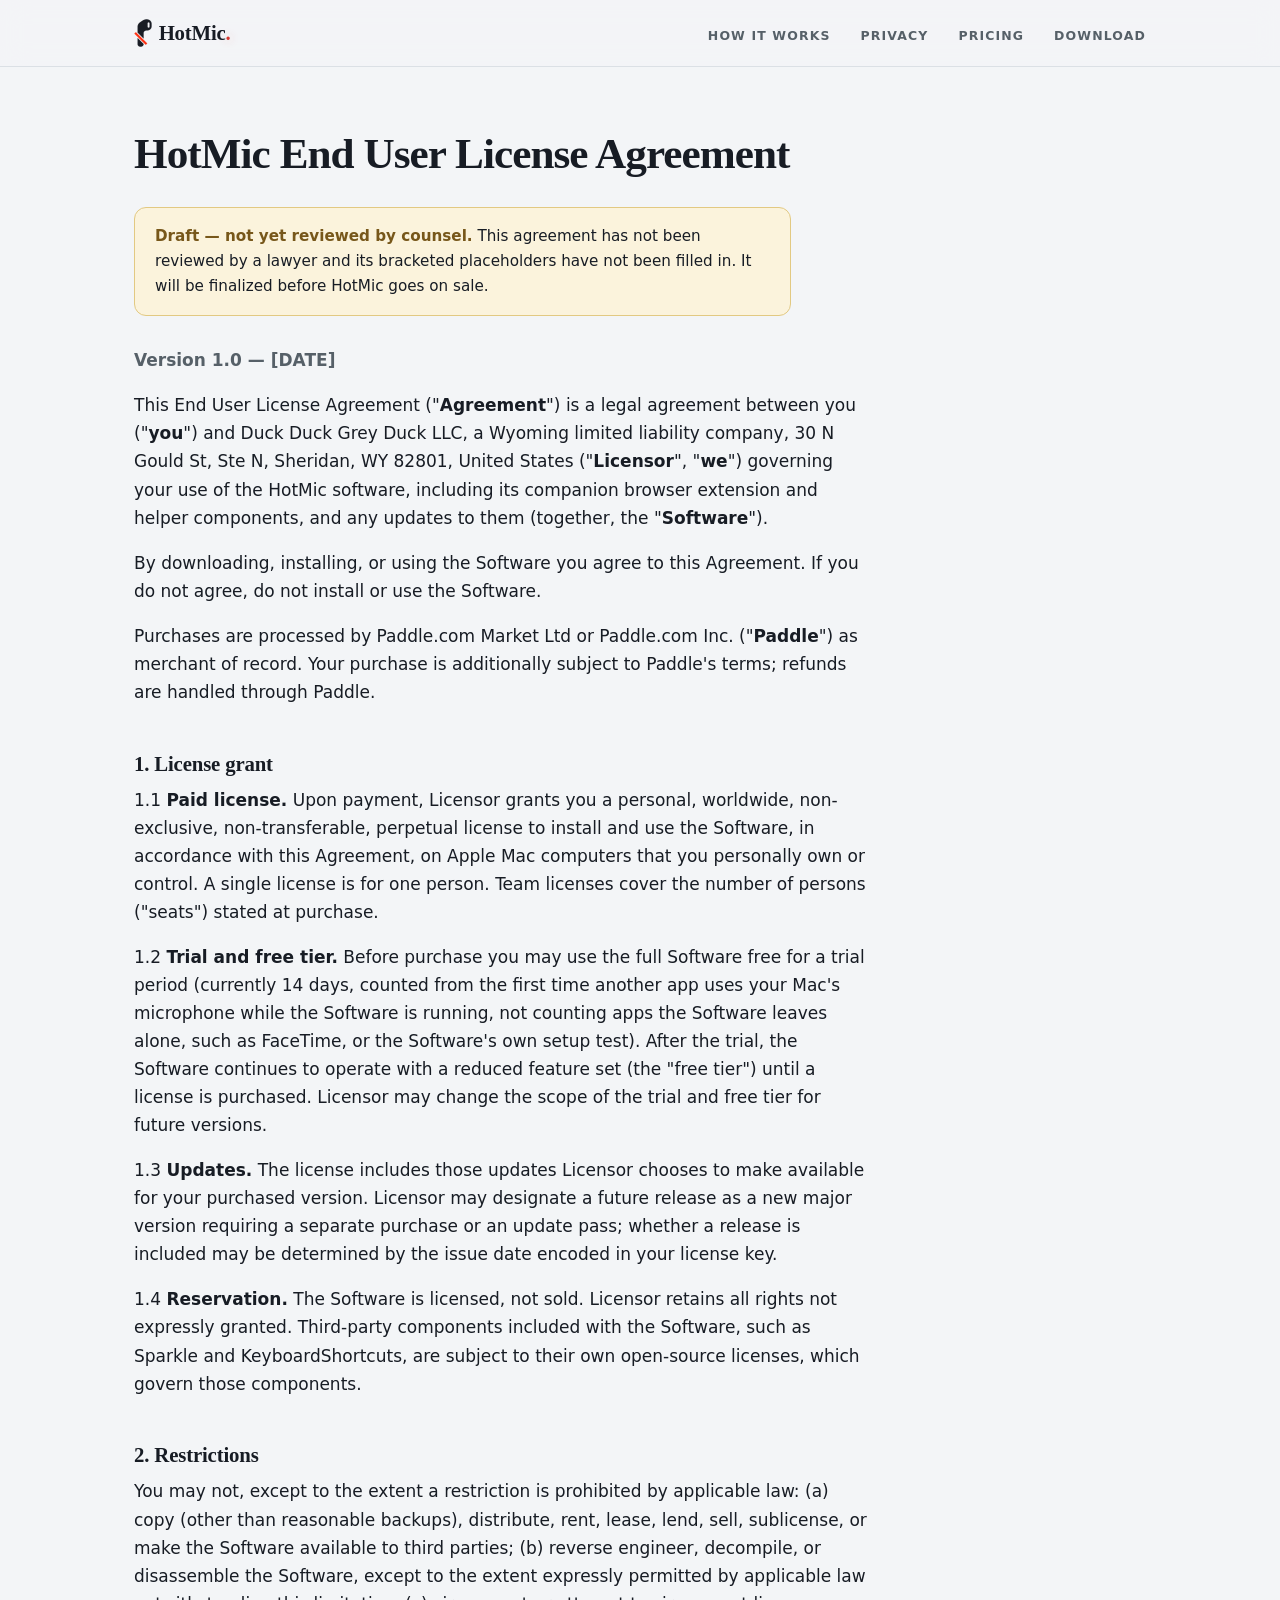
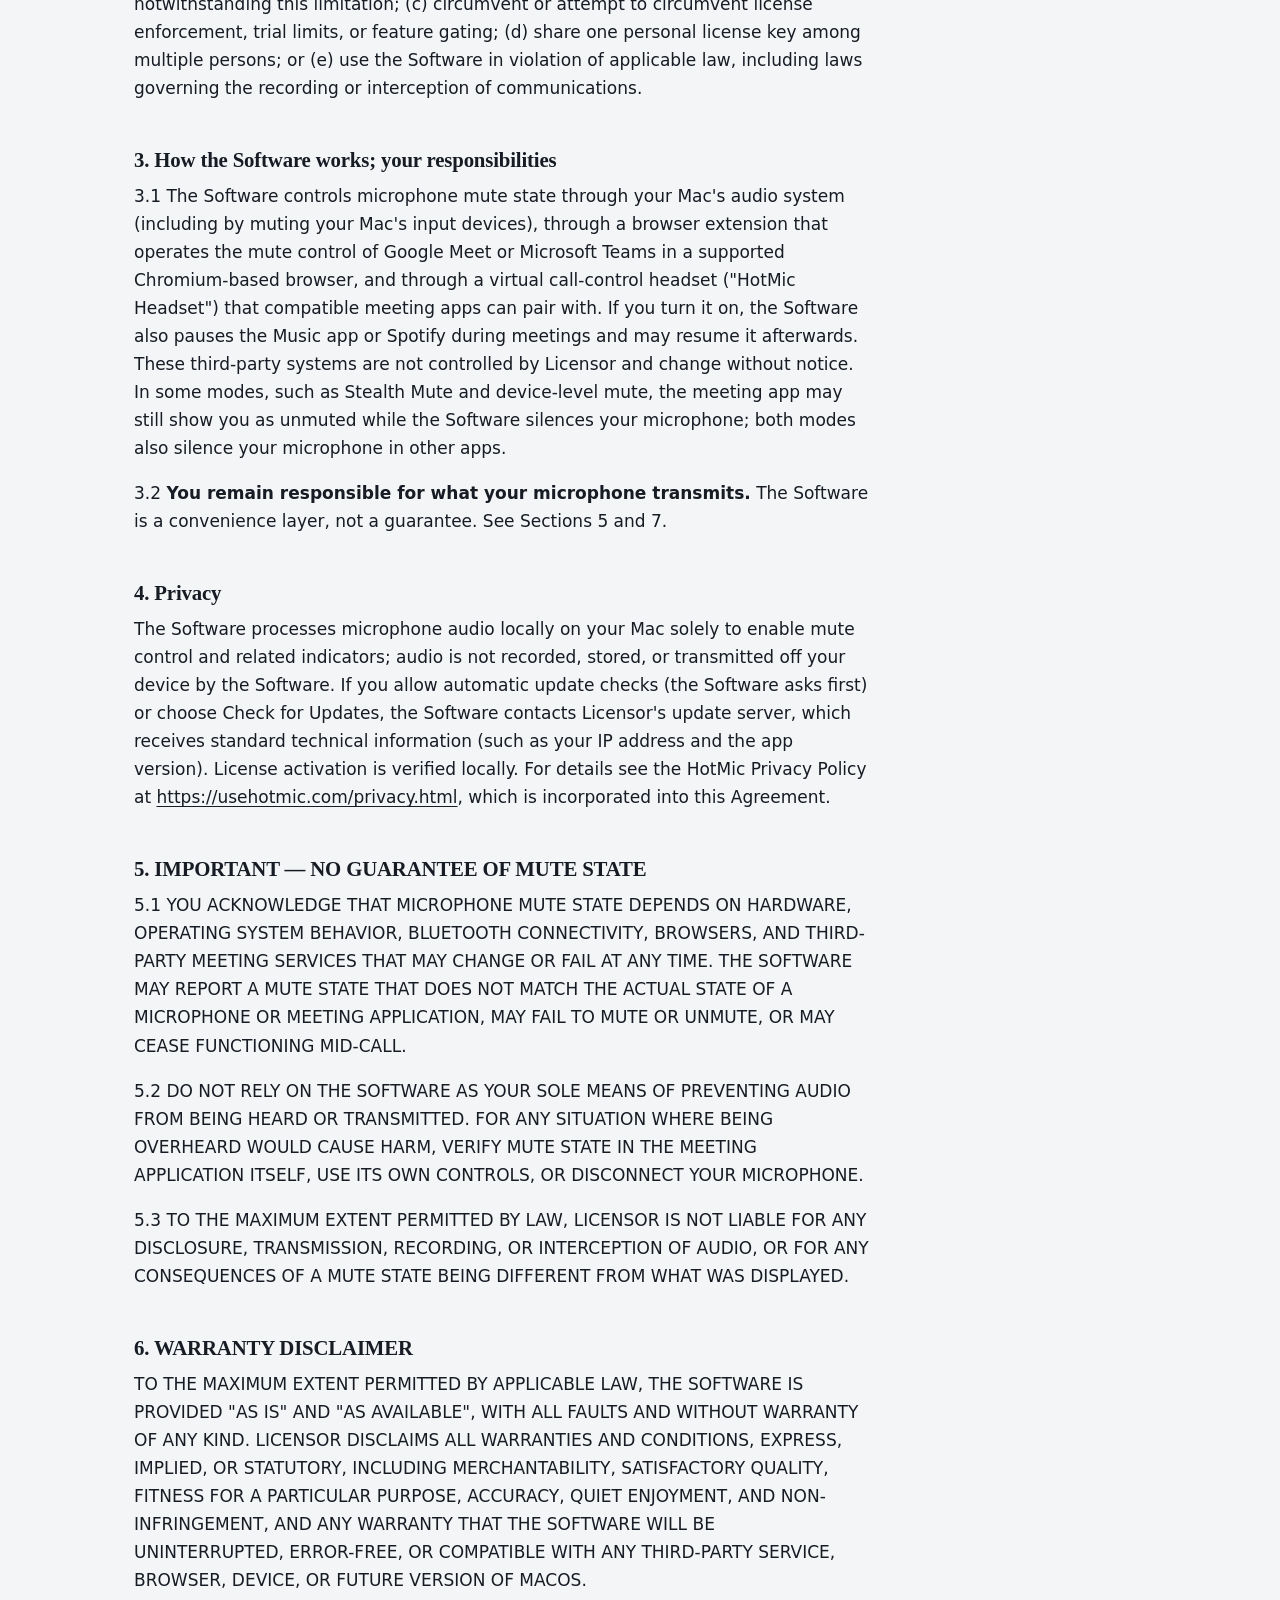
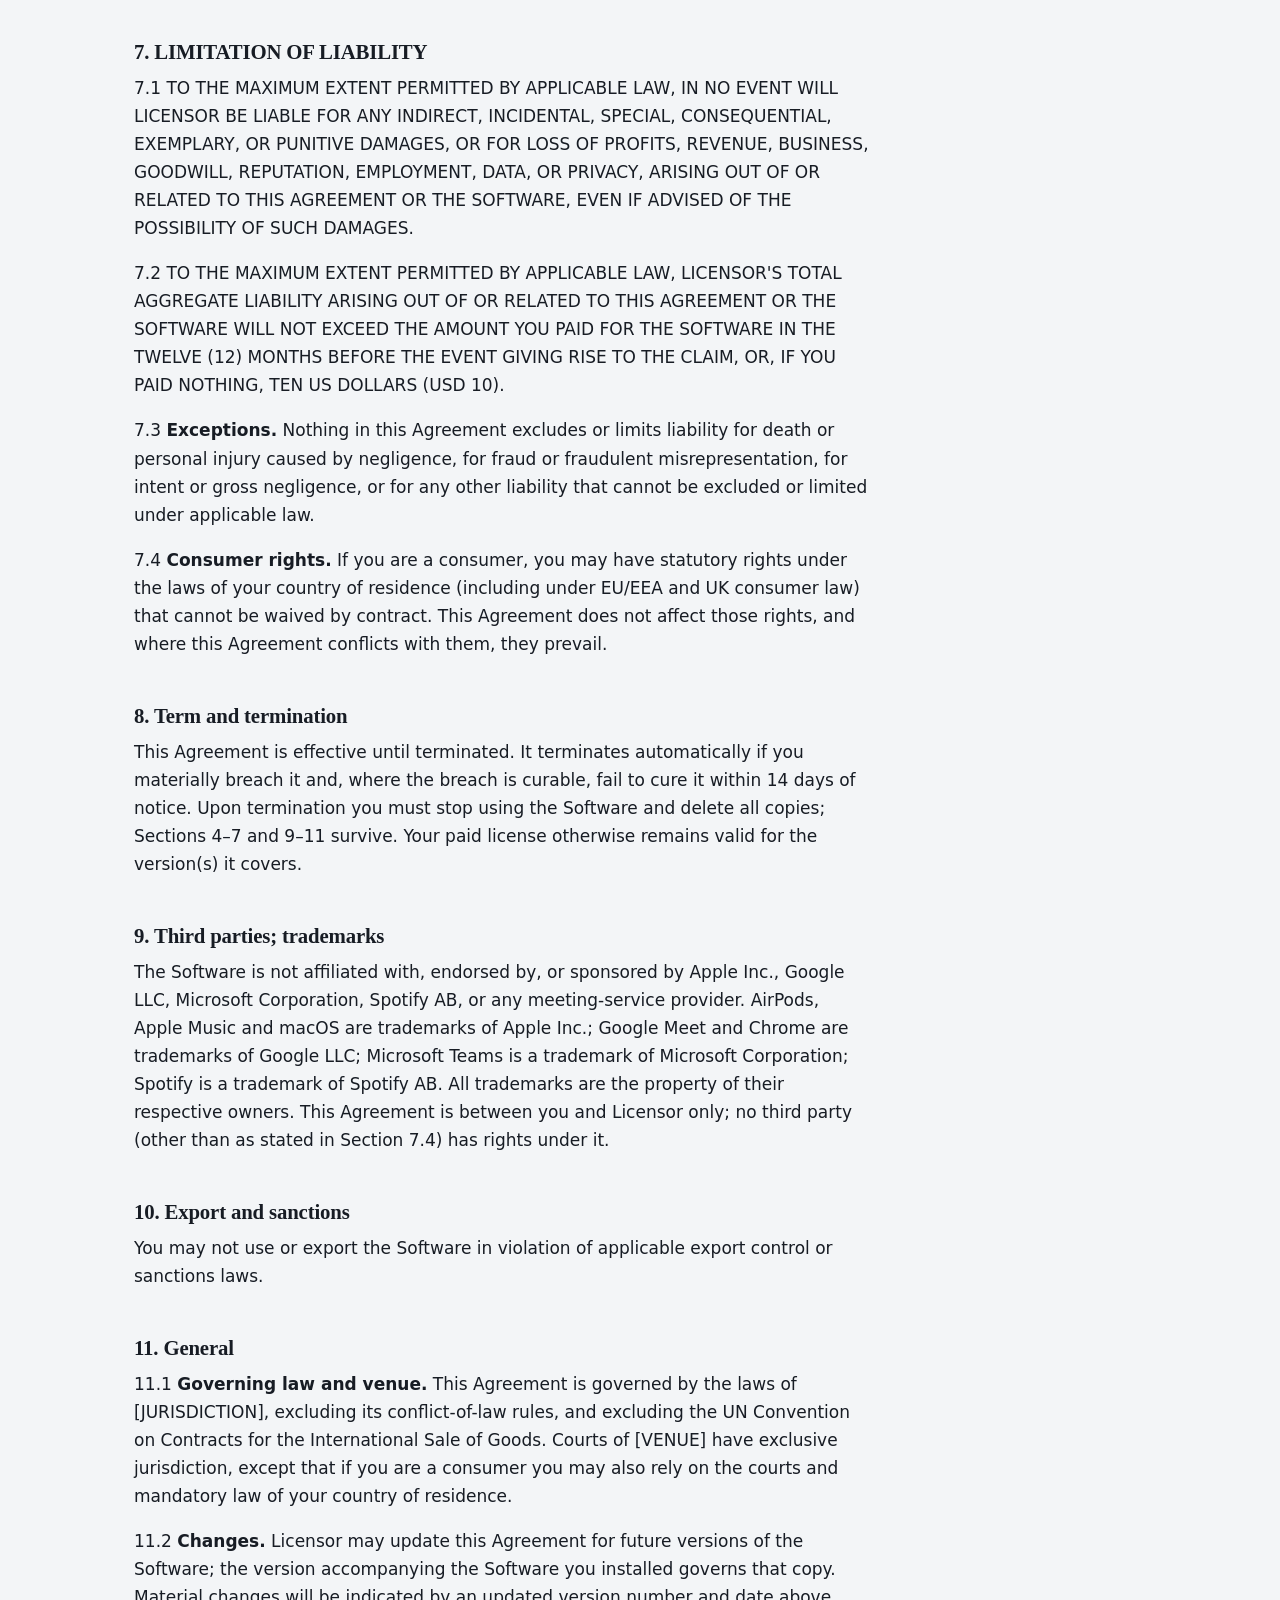
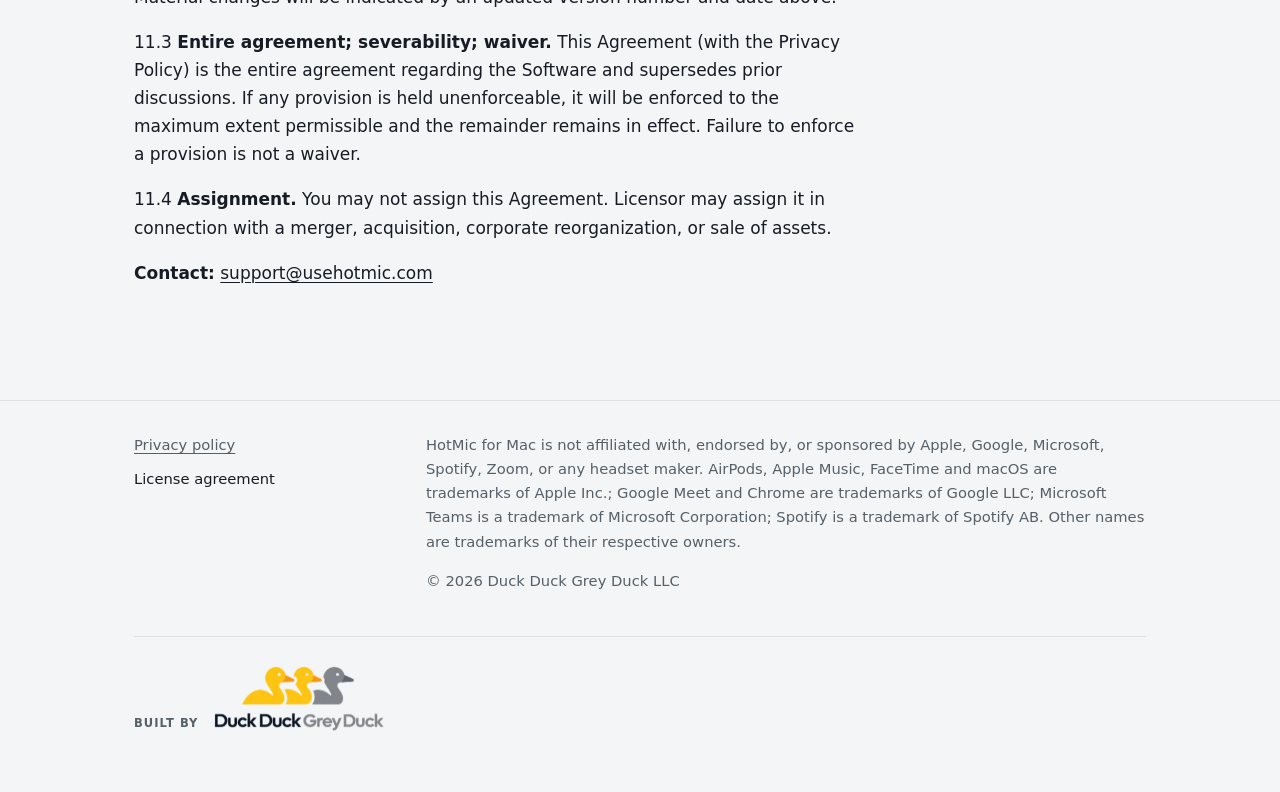
==== eula.html @ 7d0a3c6f "Brand round and accuracy pass Add the HotMic glyph to the header, favicons and link previews, and a " ====
<!DOCTYPE html>
<html lang="en">
<head>
<meta charset="utf-8">
<meta name="viewport" content="width=device-width, initial-scale=1">
<title>HotMic — End User License Agreement</title>
<meta name="description" content="The HotMic End User License Agreement (draft, pending legal review).">
<link rel="stylesheet" href="styles.css">
<link rel="icon" href="assets/favicon.ico" sizes="any">
<link rel="icon" type="image/png" sizes="32x32" href="assets/favicon-32.png">
<link rel="icon" type="image/png" sizes="16x16" href="assets/favicon-16.png">
<link rel="apple-touch-icon" href="assets/apple-touch-icon.png">
<meta name="theme-color" content="#f3f5f7">
<meta property="og:type" content="website">
<meta property="og:site_name" content="HotMic">
<meta property="og:title" content="HotMic — End User License Agreement">
<meta property="og:description" content="The HotMic End User License Agreement (draft, pending legal review).">
<meta property="og:url" content="https://usehotmic.com/eula.html">
<meta property="og:image" content="https://usehotmic.com/assets/og-image.png">
<meta property="og:image:width" content="1200">
<meta property="og:image:height" content="630">
<meta property="og:image:alt" content="The HotMic app icon and wordmark">
<meta name="twitter:card" content="summary_large_image">
<meta name="twitter:title" content="HotMic — End User License Agreement">
<meta name="twitter:description" content="The HotMic End User License Agreement (draft, pending legal review).">
<meta name="twitter:image" content="https://usehotmic.com/assets/og-image.png">
<meta name="twitter:image:alt" content="The HotMic app icon and wordmark">
</head>
<body>
<a class="skip" href="#main">Skip to content</a>

<header class="site-head">
  <div class="wrap">
    <a class="wordmark" href="index.html"><img class="glyph" src="assets/glyph-56.png" srcset="assets/glyph-56.png 2x, assets/glyph-84.png 3x" alt="" width="18" height="28">HotMic<span class="dot">.</span></a>
    <nav aria-label="Site">
      <a href="index.html#how">How it works</a>
      <a href="privacy.html">Privacy</a>
      <a href="index.html#pricing">Pricing</a>
      <a href="index.html#download">Download</a>
    </nav>
  </div>
</header>

<main id="main" class="legal">
  <div class="wrap">
    <div class="prose">
      <h1>HotMic End User License Agreement</h1>

      <div class="draft-banner" role="note">
        <strong>Draft — not yet reviewed by counsel.</strong>
        This agreement has not been reviewed by a lawyer and its bracketed
        placeholders have not been filled in. It will be finalized before
        HotMic goes on sale.
      </div>

      <p class="meta"><strong>Version 1.0 — [DATE]</strong></p>

      <p>This End User License Agreement ("<strong>Agreement</strong>") is a
      legal agreement between you ("<strong>you</strong>") and Duck Duck Grey Duck LLC, a Wyoming limited liability company, 30 N
      Gould St, Ste N, Sheridan, WY 82801, United States
      ("<strong>Licensor</strong>", "<strong>we</strong>") governing your use
      of the HotMic software, including its companion browser extension and
      helper components, and any updates to them (together, the
      "<strong>Software</strong>").</p>

      <p>By downloading, installing, or using the Software you agree to this
      Agreement. If you do not agree, do not install or use the Software.</p>

      <p>Purchases are processed by Paddle.com Market Ltd or Paddle.com Inc.
      ("<strong>Paddle</strong>") as merchant of record. Your purchase is
      additionally subject to Paddle's terms; refunds are handled through
      Paddle.</p>

      <h2>1. License grant</h2>

      <p>1.1 <strong>Paid license.</strong> Upon payment, Licensor grants you
      a personal, worldwide, non-exclusive, non-transferable, perpetual
      license to install and use the Software, in accordance with this
      Agreement, on Apple Mac computers that you personally own or control. A
      single license is for one person. Team licenses cover the number of
      persons ("seats") stated at purchase.</p>

      <p>1.2 <strong>Trial and free tier.</strong> Before purchase you may use
      the full Software free for a trial period (currently 14 days, counted
      from the first time another app uses your Mac's microphone while the
      Software is running, not counting apps the Software leaves alone, such
      as FaceTime, or the Software's own setup test). After the trial, the
      Software continues to operate with a reduced feature set (the "free
      tier") until a license is purchased. Licensor may change the scope
      of the trial and free tier for future versions.</p>

      <p>1.3 <strong>Updates.</strong> The license includes those updates
      Licensor chooses to make available for your purchased version. Licensor
      may designate a future release as a new major version requiring a
      separate purchase or an update pass; whether a release is included may
      be determined by the issue date encoded in your license key.</p>

      <p>1.4 <strong>Reservation.</strong> The Software is licensed, not sold.
      Licensor retains all rights not expressly granted. Third-party
      components included with the Software, such as Sparkle and
      KeyboardShortcuts, are subject to their own open-source licenses, which
      govern those components.</p>

      <h2>2. Restrictions</h2>

      <p>You may not, except to the extent a restriction is prohibited by
      applicable law: (a) copy (other than reasonable backups), distribute,
      rent, lease, lend, sell, sublicense, or make the Software available to
      third parties; (b) reverse engineer, decompile, or disassemble the
      Software, except to the extent expressly permitted by applicable law
      notwithstanding this limitation; (c) circumvent or attempt to circumvent
      license enforcement, trial limits, or feature gating; (d) share one
      personal license key among multiple persons; or (e) use the Software in
      violation of applicable law, including laws governing the recording or
      interception of communications.</p>

      <h2>3. How the Software works; your responsibilities</h2>

      <p>3.1 The Software controls microphone mute state through your Mac's
      audio system (including by muting your Mac's input devices), through a
      browser extension that operates the mute control of Google Meet or
      Microsoft Teams in a supported Chromium-based browser, and through
      a virtual call-control headset ("HotMic Headset") that compatible
      meeting apps can pair with. If you turn it on, the Software also pauses
      the Music app or Spotify during meetings and may resume it afterwards. These third-party
      systems are not controlled by Licensor and change without notice. In
      some modes, such as Stealth Mute and device-level mute, the meeting app
      may still show you as unmuted while the Software silences your
      microphone; both modes also silence your microphone in other apps.</p>

      <p>3.2 <strong>You remain responsible for what your microphone
      transmits.</strong> The Software is a convenience layer, not a
      guarantee. See Sections 5 and 7.</p>

      <h2>4. Privacy</h2>

      <p>The Software processes microphone audio locally on your Mac solely to
      enable mute control and related indicators; audio is not recorded,
      stored, or transmitted off your device by the Software. If you allow
      automatic update checks (the Software asks first) or choose Check for
      Updates, the Software contacts Licensor's update server, which receives
      standard technical information (such as your IP address and the app
      version). License activation is verified locally. For
      details see the HotMic Privacy Policy at
      <a href="privacy.html">https://usehotmic.com/privacy.html</a>, which is incorporated
      into this Agreement.</p>

      <h2>5. IMPORTANT — NO GUARANTEE OF MUTE STATE</h2>

      <p>5.1 YOU ACKNOWLEDGE THAT MICROPHONE MUTE STATE DEPENDS ON HARDWARE,
      OPERATING SYSTEM BEHAVIOR, BLUETOOTH CONNECTIVITY, BROWSERS, AND
      THIRD-PARTY MEETING SERVICES THAT MAY CHANGE OR FAIL AT ANY TIME. THE
      SOFTWARE MAY REPORT A MUTE STATE THAT DOES NOT MATCH THE ACTUAL STATE OF
      A MICROPHONE OR MEETING APPLICATION, MAY FAIL TO MUTE OR UNMUTE, OR MAY
      CEASE FUNCTIONING MID-CALL.</p>

      <p>5.2 DO NOT RELY ON THE SOFTWARE AS YOUR SOLE MEANS OF PREVENTING
      AUDIO FROM BEING HEARD OR TRANSMITTED. FOR ANY SITUATION WHERE BEING
      OVERHEARD WOULD CAUSE HARM, VERIFY MUTE STATE IN THE MEETING APPLICATION
      ITSELF, USE ITS OWN CONTROLS, OR DISCONNECT YOUR MICROPHONE.</p>

      <p>5.3 TO THE MAXIMUM EXTENT PERMITTED BY LAW, LICENSOR IS NOT LIABLE
      FOR ANY DISCLOSURE, TRANSMISSION, RECORDING, OR INTERCEPTION OF AUDIO,
      OR FOR ANY CONSEQUENCES OF A MUTE STATE BEING DIFFERENT FROM WHAT WAS
      DISPLAYED.</p>

      <h2>6. WARRANTY DISCLAIMER</h2>

      <p>TO THE MAXIMUM EXTENT PERMITTED BY APPLICABLE LAW, THE SOFTWARE IS
      PROVIDED "AS IS" AND "AS AVAILABLE", WITH ALL FAULTS AND WITHOUT
      WARRANTY OF ANY KIND. LICENSOR DISCLAIMS ALL WARRANTIES AND CONDITIONS,
      EXPRESS, IMPLIED, OR STATUTORY, INCLUDING MERCHANTABILITY, SATISFACTORY
      QUALITY, FITNESS FOR A PARTICULAR PURPOSE, ACCURACY, QUIET ENJOYMENT,
      AND NON-INFRINGEMENT, AND ANY WARRANTY THAT THE SOFTWARE WILL BE
      UNINTERRUPTED, ERROR-FREE, OR COMPATIBLE WITH ANY THIRD-PARTY SERVICE,
      BROWSER, DEVICE, OR FUTURE VERSION OF MACOS.</p>

      <h2>7. LIMITATION OF LIABILITY</h2>

      <p>7.1 TO THE MAXIMUM EXTENT PERMITTED BY APPLICABLE LAW, IN NO EVENT
      WILL LICENSOR BE LIABLE FOR ANY INDIRECT, INCIDENTAL, SPECIAL,
      CONSEQUENTIAL, EXEMPLARY, OR PUNITIVE DAMAGES, OR FOR LOSS OF PROFITS,
      REVENUE, BUSINESS, GOODWILL, REPUTATION, EMPLOYMENT, DATA, OR PRIVACY,
      ARISING OUT OF OR RELATED TO THIS AGREEMENT OR THE SOFTWARE, EVEN IF
      ADVISED OF THE POSSIBILITY OF SUCH DAMAGES.</p>

      <p>7.2 TO THE MAXIMUM EXTENT PERMITTED BY APPLICABLE LAW, LICENSOR'S
      TOTAL AGGREGATE LIABILITY ARISING OUT OF OR RELATED TO THIS AGREEMENT OR
      THE SOFTWARE WILL NOT EXCEED THE AMOUNT YOU PAID FOR THE SOFTWARE IN THE
      TWELVE (12) MONTHS BEFORE THE EVENT GIVING RISE TO THE CLAIM, OR, IF YOU
      PAID NOTHING, TEN US DOLLARS (USD 10).</p>

      <p>7.3 <strong>Exceptions.</strong> Nothing in this Agreement excludes
      or limits liability for death or personal injury caused by negligence,
      for fraud or fraudulent misrepresentation, for intent or gross
      negligence, or for any other liability that cannot be excluded or
      limited under applicable law.</p>

      <p>7.4 <strong>Consumer rights.</strong> If you are a consumer, you may
      have statutory rights under the laws of your country of residence
      (including under EU/EEA and UK consumer law) that cannot be waived by
      contract. This Agreement does not affect those rights, and where this
      Agreement conflicts with them, they prevail.</p>

      <h2>8. Term and termination</h2>

      <p>This Agreement is effective until terminated. It terminates
      automatically if you materially breach it and, where the breach is
      curable, fail to cure it within 14 days of notice. Upon termination you
      must stop using the Software and delete all copies; Sections 4–7 and
      9–11 survive. Your paid license otherwise remains valid for the
      version(s) it covers.</p>

      <h2>9. Third parties; trademarks</h2>

      <p>The Software is not affiliated with, endorsed by, or sponsored by
      Apple Inc., Google LLC, Microsoft Corporation, Spotify AB, or any
      meeting-service provider. AirPods, Apple Music and macOS are trademarks
      of Apple Inc.; Google Meet and Chrome are trademarks of Google LLC;
      Microsoft Teams is a trademark of Microsoft Corporation; Spotify is a
      trademark of Spotify AB. All trademarks are the property of their
      respective owners.
      This Agreement is between you and Licensor only; no third party (other
      than as stated in Section 7.4) has rights under it.</p>

      <h2>10. Export and sanctions</h2>

      <p>You may not use or export the Software in violation of applicable
      export control or sanctions laws.</p>

      <h2>11. General</h2>

      <p>11.1 <strong>Governing law and venue.</strong> This Agreement is
      governed by the laws of [JURISDICTION], excluding its conflict-of-law
      rules, and excluding the UN Convention on Contracts for the
      International Sale of Goods. Courts of [VENUE] have exclusive
      jurisdiction, except that if you are a consumer you may also rely on the
      courts and mandatory law of your country of residence.</p>

      <p>11.2 <strong>Changes.</strong> Licensor may update this Agreement for
      future versions of the Software; the version accompanying the Software
      you installed governs that copy. Material changes will be indicated by
      an updated version number and date above.</p>

      <p>11.3 <strong>Entire agreement; severability; waiver.</strong> This
      Agreement (with the Privacy Policy) is the entire agreement regarding
      the Software and supersedes prior discussions. If any provision is held
      unenforceable, it will be enforced to the maximum extent permissible and
      the remainder remains in effect. Failure to enforce a provision is not a
      waiver.</p>

      <p>11.4 <strong>Assignment.</strong> You may not assign this Agreement.
      Licensor may assign it in connection with a merger, acquisition,
      corporate reorganization, or sale of assets.</p>

      <p><strong>Contact:</strong> <a href="mailto:support@usehotmic.com">support@usehotmic.com</a></p>
    </div>
  </div>
</main>

<footer class="site-foot">
  <div class="wrap">
    <nav aria-label="Legal">
      <a href="privacy.html">Privacy policy</a>
      <a href="eula.html" aria-current="page">License agreement</a>
    </nav>
    <p>HotMic for Mac is not affiliated with, endorsed by, or sponsored by Apple, Google, Microsoft, Spotify, Zoom, or any headset maker. AirPods, Apple Music, FaceTime and macOS are trademarks of Apple Inc.; Google Meet and Chrome are trademarks of Google LLC; Microsoft Teams is a trademark of Microsoft Corporation; Spotify is a trademark of Spotify AB. Other names are trademarks of their respective owners.</p>
    <p>&copy; 2026 Duck Duck Grey Duck LLC</p>
    <p class="maker">
      <span class="maker-label">Built by</span>
      <picture>
        <source type="image/webp" srcset="assets/ddgd-logo-360.webp 2x, assets/ddgd-logo-540.webp 3x">
        <img src="assets/ddgd-logo-360.png" srcset="assets/ddgd-logo-360.png 2x, assets/ddgd-logo-540.png 3x" alt="Duck Duck Grey Duck LLC" width="360" height="151" loading="lazy" decoding="async">
      </picture>
    </p>
  </div>
</footer>

</body>
</html>
---- styles.css ----
/* HotMic site — "Two switches, one truth."
   Self-contained: system fonts only, zero JS, zero external origins. */

:root {
  --paper: #f3f5f7;
  --ink: #171c24;
  --soft: #566068;
  --line: #dbe0e5;
  --card: #ffffff;

  --night: #101318;        /* demo band: inside-the-call surface */
  --night-2: #14181f;      /* privacy band */
  --meet: #202124;         /* Google Meet dark tile */
  --fog: #a6adb8;          /* text on dark */

  --live: #0e8f52;         /* live state on light */
  --live-bright: #3dcc85;  /* live state on dark */
  --red: #d6362d;          /* muted state on light */
  --red-deep: #a8281f;
  --red-bright: #f0564c;   /* muted state on dark */

  /* concrete faces first: ui-serif / "New York" activation flaked in cold-start
     headless renders, so lead with always-resident serifs */
  --serif: "Iowan Old Style", Palatino, "Palatino Linotype", Georgia, "New York", ui-serif, "Times New Roman", serif;
  --sans: system-ui, -apple-system, "SF Pro Text", "Helvetica Neue", Arial, sans-serif;

  --cycle: 8s;             /* one full demo loop */
  color-scheme: light;
}

* { box-sizing: border-box; }

html { scroll-behavior: smooth; background: var(--paper); }
@media (prefers-reduced-motion: reduce) {
  html { scroll-behavior: auto; }
}

body {
  margin: 0;
  background: var(--paper);
  color: var(--ink);
  font: 17px/1.65 var(--sans);
  -webkit-font-smoothing: antialiased;
  text-rendering: optimizeLegibility;
}

a { color: inherit; }
a:hover { color: var(--red-deep); }

:focus-visible {
  outline: 3px solid var(--ink);
  outline-offset: 3px;
  border-radius: 3px;
}
.demo-band :focus-visible,
.trust-band :focus-visible {
  outline-color: #ffffff;
}

::selection { background: #cfe9dc; }

.wrap {
  max-width: 1060px;
  margin: 0 auto;
  padding: 0 24px;
}

.prose { max-width: 62ch; }

h1, h2 {
  font-family: var(--serif);
  font-weight: 600;
  margin: 0 0 0.5em;
}

h1 {
  font-size: clamp(2.25rem, 5.4vw, 3.8rem);
  line-height: 1.06;
  letter-spacing: -0.022em;
  text-wrap: balance;
  max-width: 21ch;
}

h2 {
  font-size: clamp(1.6rem, 3.1vw, 2.3rem);
  line-height: 1.14;
  letter-spacing: -0.014em;
  text-wrap: balance;
}

p { margin: 0 0 1em; }

section, .trust-band { scroll-margin-top: 92px; }

/* ---------- header ---------- */

.site-head {
  position: sticky;
  top: 0;
  z-index: 20;
  background: rgba(243, 245, 247, 0.82);
  -webkit-backdrop-filter: blur(14px);
  backdrop-filter: blur(14px);
  border-bottom: 1px solid var(--line);
}

.site-head .wrap {
  display: flex;
  flex-wrap: wrap;
  align-items: baseline;
  gap: 0 28px;
  padding-top: 16px;
  padding-bottom: 16px;
}

.wordmark {
  font-family: var(--serif);
  font-weight: 700;
  font-size: 1.3rem;
  letter-spacing: -0.01em;
  text-decoration: none;
  margin-right: auto;
}

.wordmark .dot {
  color: var(--red);
  text-shadow: 0 0 10px rgba(214, 54, 45, 0.45);
}

/* nav in the page's editorial voice: folio-style small caps, red rule on hover */
.site-head nav {
  display: flex;
  flex-wrap: wrap;
  gap: 4px 30px;
  font-size: 0.78rem;
  font-weight: 650;
  letter-spacing: 0.09em;
  text-transform: uppercase;
}

.site-head nav a {
  position: relative;
  text-decoration: none;
  color: var(--soft);
  padding: 2px 0;
}
.site-head nav a::after {
  content: "";
  position: absolute;
  left: 0;
  right: 0;
  bottom: -3px;
  height: 2px;
  background: var(--red);
  transform: scaleX(0);
  transform-origin: left;
  transition: transform 0.18s ease;
}
.site-head nav a:hover { color: var(--ink); }
.site-head nav a:hover::after { transform: scaleX(1); }
@media (prefers-reduced-motion: reduce) {
  .site-head nav a::after { transition: none; }
}

/* deliberate mobile arrangement: nav takes its own ruled row under the wordmark */
@media (max-width: 620px) {
  .site-head .wrap {
    padding-top: 12px;
    padding-bottom: 0;
  }
  .site-head nav {
    order: 2;
    width: 100%;
    justify-content: space-between;
    gap: 4px 12px;
    font-size: 0.7rem;
    letter-spacing: 0.06em;
    border-top: 1px solid var(--line);
    margin-top: 10px;
    padding: 10px 0 12px;
  }
}

/* ---------- hero ---------- */

.hero {
  padding: 92px 0 60px;
}

.hero .sub {
  font-size: 1.2rem;
  line-height: 1.55;
  color: var(--soft);
  max-width: 46ch;
  margin-top: 0.4em;
}

.cta-row {
  display: flex;
  flex-wrap: wrap;
  align-items: center;
  gap: 14px 16px;
  margin: 30px 0 10px;
}

.btn {
  display: inline-block;
  background: var(--ink);
  color: #fff;
  text-decoration: none;
  font-weight: 600;
  font-size: 1rem;
  padding: 13px 26px;
  border-radius: 11px;
  border: 1px solid var(--ink);
  box-shadow: 0 1px 2px rgba(16, 19, 24, 0.18), 0 6px 18px -8px rgba(16, 19, 24, 0.35);
  transition: transform 0.15s ease, box-shadow 0.15s ease, background-color 0.15s ease;
}
.btn:hover {
  color: #fff;
  background: #000;
  transform: translateY(-1px);
  box-shadow: 0 2px 3px rgba(16, 19, 24, 0.2), 0 10px 24px -8px rgba(16, 19, 24, 0.4);
}

.btn.quiet {
  background: transparent;
  color: var(--ink);
  border: 1px solid var(--line);
  box-shadow: none;
}
.btn.quiet:hover {
  color: var(--ink);
  border-color: var(--ink);
  background: transparent;
  transform: translateY(-1px);
  box-shadow: none;
}

.cta-note {
  color: var(--soft);
  font-size: 0.92rem;
}

/* ---------- demo band: the set piece ---------- */

.demo-band {
  background:
    radial-gradient(120% 90% at 50% 0%, #1a2029 0%, var(--night) 55%),
    var(--night);
  border-top: 1px solid #0a0c10;
  border-bottom: 1px solid var(--line);
  padding: 72px 0 64px;
  color: var(--fog);
  overflow: hidden;
}

.demo {
  margin: 0;
  display: flex;
  flex-direction: column;
  align-items: center;
  gap: 34px;
}

.demo-stage {
  display: grid;
  grid-template-columns: minmax(230px, 330px) minmax(110px, 170px) minmax(250px, 350px);
  align-items: stretch;
  justify-content: center;
  width: 100%;
}

/* --- panels --- */

.panel {
  position: relative;
  border-radius: 20px;
  min-height: 420px;
  display: flex;
  flex-direction: column;
}

.panel-head {
  position: absolute;
  top: 14px;
  left: 16px;
  display: flex;
  align-items: center;
  gap: 8px;
  font-size: 0.8rem;
  font-weight: 600;
  letter-spacing: 0.01em;
  z-index: 2;
}

.pod-panel {
  background: linear-gradient(165deg, #ffffff 0%, #eef1f4 70%, #e2e7ec 100%);
  border: 1px solid rgba(255, 255, 255, 0.7);
  box-shadow: 0 24px 48px -24px rgba(0, 0, 0, 0.75), 0 0 0 1px rgba(0, 0, 0, 0.25);
  color: var(--soft);
  overflow: hidden;
}

.meet-panel {
  background: var(--meet);
  border: 1px solid rgba(255, 255, 255, 0.09);
  box-shadow: 0 24px 48px -24px rgba(0, 0, 0, 0.75);
  padding: 46px 14px 14px;
  color: var(--fog);
  justify-content: flex-end;
  gap: 12px;
}

/* the two agreement dots — one truth on both sides.
   The container breathes gently during the long holds. */
.sync-dot {
  position: relative;
  width: 9px;
  height: 9px;
  flex: none;
  animation: hold-breathe var(--cycle) ease-in-out infinite;
}
.sync-dot span {
  position: absolute;
  inset: 0;
  border-radius: 50%;
}
.sync-dot .d-live {
  background: var(--live-bright);
  box-shadow: 0 0 8px rgba(61, 204, 133, 0.7);
  animation: to-live var(--cycle) linear infinite;
}
.sync-dot .d-muted {
  background: var(--red-bright);
  box-shadow: 0 0 8px rgba(240, 86, 76, 0.7);
  opacity: 0;
  animation: to-muted var(--cycle) linear infinite;
}
/* the pod-side dot flips at the SQUEEZE (the AirPods know first); the Meet-side
   dot keeps the shared to-live/to-muted timing and flips only when the pill lands —
   truth propagates left to right. */
.pod-panel .sync-dot .d-live {
  background: var(--live);
  box-shadow: 0 0 8px rgba(14, 143, 82, 0.5);
  animation: pod-to-live var(--cycle) linear infinite;
}
.pod-panel .sync-dot .d-muted {
  background: var(--red);
  box-shadow: 0 0 8px rgba(214, 54, 45, 0.5);
  animation: pod-to-muted var(--cycle) linear infinite;
}

/* --- AirPods panel: the close-up ---
   The earbud is a cinematic crop: body crests near the top of the frame,
   the stem dominates the middle, and its bottom bleeds off the panel edge.
   A slow camera push-in (on .pod-cam) syncs with each squeeze. */

.pod-crop {
  position: absolute;
  inset: 0;
  overflow: hidden;
  border-radius: inherit;
}

.pod-cam {
  position: absolute;
  inset: 0;
  transform-origin: 52% 68%;
  animation: cam-push var(--cycle) ease-in-out infinite;
}

.airpod {
  position: absolute;
  top: 22px;
  left: 50%;
  width: 226px;
  margin-left: -113px;
  overflow: visible;
  filter: drop-shadow(0 14px 18px rgba(15, 18, 24, 0.16));
}

.stem-squeeze {
  transform-box: fill-box;
  transform-origin: 50% 0%;
  animation: stem-pinch var(--cycle) ease-in-out infinite;
}

/* pinch pads: two soft fingertips that slide in, rest on the stem, and press.
   The long rest (2.2%-8.5%) is the anticipation beat — it also makes frame 1
   of any capture a stable image regardless of headless startup jitter. */
.pad {
  opacity: 0;
  transform-box: fill-box;
  transform-origin: center;
}
.pad-l { animation: pad-l var(--cycle) ease-in-out infinite; }
.pad-r { animation: pad-r var(--cycle) ease-in-out infinite; }

/* press shockwave + flash, colored by the state the squeeze produces */
.ring {
  fill: none;
  stroke-width: 3;
  opacity: 0;
  transform-box: fill-box;
  transform-origin: center;
}
.ring-a {
  stroke: var(--red);
  filter: drop-shadow(0 0 6px rgba(214, 54, 45, 0.6));
  animation: ring-a var(--cycle) ease-out infinite;
}
.ring-b {
  stroke: var(--live);
  filter: drop-shadow(0 0 6px rgba(14, 143, 82, 0.6));
  animation: ring-b var(--cycle) ease-out infinite;
}
.flash {
  opacity: 0;
  transform-box: fill-box;
  transform-origin: center;
}
.flash-a { fill: var(--red); animation: flash-a var(--cycle) ease-out infinite; }
.flash-b { fill: var(--live); animation: flash-b var(--cycle) ease-out infinite; }

.squeeze-chip {
  opacity: 0;
  transform-box: fill-box;
  transform-origin: center;
  animation: chip-pop var(--cycle) ease-in-out infinite;
}
.squeeze-chip text {
  font: 700 13px var(--sans);
  letter-spacing: 0.02em;
  fill: #ffffff;
}

/* --- connector: the HotMic relay --- */

.link-col {
  position: relative;
  display: flex;
  align-items: center;
  justify-content: center;
  min-height: 100%;
}

.link {
  width: 100%;
  height: 40px;
  overflow: visible;
  display: block;
}
.link-v { display: none; }

.link .track {
  fill: none;
  stroke: rgba(255, 255, 255, 0.24);
  stroke-width: 2;
  stroke-linecap: round;
  /* the wire remembers the last state that passed through it */
  animation: track-tint var(--cycle) linear infinite;
}

/* the pulse: a bold luminous comet. dasharray period (20+200) exceeds
   pathLength+dash so the dash never wraps back onto the path. */
.link .sig {
  fill: none;
  stroke-width: 5;
  stroke-linecap: round;
  stroke-dasharray: 20 200;
  stroke-dashoffset: 20;
  opacity: 0;
}
.link .sig-a {
  stroke: var(--red-bright);
  filter: drop-shadow(0 0 8px rgba(240, 86, 76, 0.9));
  animation: sig-a var(--cycle) cubic-bezier(0.45, 0.05, 0.55, 0.95) infinite;
}
.link .sig-b {
  stroke: var(--live-bright);
  filter: drop-shadow(0 0 8px rgba(61, 204, 133, 0.9));
  animation: sig-b var(--cycle) cubic-bezier(0.45, 0.05, 0.55, 0.95) infinite;
}

/* the relay node sits ON the wire; the pulse passes through it and it reacts */
.bridge-node {
  position: absolute;
  top: 50%;
  left: 50%;
  width: 18px;
  height: 18px;
  transform: translate(-50%, -50%);
  border-radius: 50%;
  background: #171c24;
  border: 2px solid rgba(255, 255, 255, 0.5);
  box-shadow: 0 0 12px rgba(0, 0, 0, 0.6);
  animation: node-react var(--cycle) ease-in-out infinite;
}
/* the LED: color follows the state the pulse hands over; breathes during holds */
.bridge-node::after {
  content: "";
  position: absolute;
  inset: 3px;
  border-radius: 50%;
  background: var(--live-bright);
  animation:
    node-led var(--cycle) linear infinite,
    led-breathe var(--cycle) ease-in-out infinite;
}
/* the reaction ring that bursts as the pulse passes through — big enough to
   carry the absorb/re-emit beat at a glance */
.bridge-node::before {
  content: "";
  position: absolute;
  left: 50%;
  top: 50%;
  width: 44px;
  height: 44px;
  margin: -22px 0 0 -22px;
  border-radius: 50%;
  border: 3px solid var(--red-bright);
  opacity: 0;
  animation: node-ring var(--cycle) ease-out infinite;
}

.bridge {
  position: absolute;
  top: calc(50% + 18px);
  left: 50%;
  transform: translateX(-50%);
  display: flex;
  align-items: center;
  gap: 6px;
  background: #1c222b;
  border: 1px solid rgba(255, 255, 255, 0.16);
  color: #e8ebef;
  font-size: 0.74rem;
  font-weight: 700;
  letter-spacing: 0.02em;
  padding: 5px 10px;
  border-radius: 999px;
  box-shadow: 0 4px 14px rgba(0, 0, 0, 0.5);
}
/* the brand dot is a miniature of the node LED: it carries the state,
   never contradicts it */
.bridge-dot {
  width: 6px;
  height: 6px;
  border-radius: 50%;
  background: var(--live-bright);
  box-shadow: 0 0 6px rgba(61, 204, 133, 0.8);
  animation: pill-dot var(--cycle) linear infinite;
}

/* --- Google Meet panel --- */

.meet-tile {
  position: relative;
  flex: 1;
  border-radius: 13px;
  background:
    radial-gradient(140% 120% at 30% 0%, #2b2e33 0%, #202226 55%, #1a1c20 100%);
  border: 1px solid rgba(255, 255, 255, 0.05);
  display: flex;
  align-items: center;
  justify-content: center;
  min-height: 168px;
  overflow: hidden;
}

.avatar {
  width: 74px;
  height: 74px;
  border-radius: 50%;
  overflow: hidden;
}

/* Meet-authentic tile furniture: name tag, corner badges, bottom toast */
.you-tag {
  position: absolute;
  left: 10px;
  bottom: 9px;
  font-size: 0.72rem;
  font-weight: 500;
  letter-spacing: 0.01em;
  color: #e8eaed;
  background: rgba(0, 0, 0, 0.42);
  padding: 3px 9px;
  border-radius: 5px;
}

/* while live, the corner shows a dancing audio indicator — the tile is alive */
.speak-badge {
  position: absolute;
  top: 9px;
  right: 9px;
  width: 24px;
  height: 24px;
  border-radius: 50%;
  background: rgba(0, 0, 0, 0.45);
  border: 1px solid rgba(255, 255, 255, 0.1);
  display: flex;
  align-items: flex-end;
  justify-content: center;
  gap: 2px;
  padding-bottom: 6px;
  animation: speak-show var(--cycle) linear infinite;
}
.speak-badge .sb {
  width: 3px;
  height: 12px;
  border-radius: 2px;
  background: var(--live-bright);
  transform-origin: bottom;
  animation: sb-dance calc(var(--cycle) / 7) ease-in-out infinite;
}
.speak-badge .sb:nth-child(1) { animation-delay: -0.2s; height: 9px; }
.speak-badge .sb:nth-child(3) { animation-delay: -0.55s; height: 10px; }

.mute-badge {
  position: absolute;
  top: 9px;
  right: 9px;
  width: 24px;
  height: 24px;
  border-radius: 50%;
  background: var(--red);
  display: flex;
  align-items: center;
  justify-content: center;
  box-shadow: 0 0 12px rgba(214, 54, 45, 0.5);
  opacity: 0;
  animation:
    badge-pop var(--cycle) linear infinite,
    badge-glow var(--cycle) ease-in-out infinite;
}
.mute-badge svg { width: 14px; height: 14px; }

.toast {
  position: absolute;
  left: 50%;
  bottom: 10px;
  transform: translate(-50%, 16px);
  display: flex;
  align-items: center;
  gap: 7px;
  background: rgba(32, 33, 36, 0.94);
  border: 1px solid rgba(255, 255, 255, 0.08);
  color: #e8eaed;
  font-size: 0.78rem;
  font-weight: 500;
  padding: 7px 13px;
  border-radius: 8px;
  box-shadow: 0 6px 16px rgba(0, 0, 0, 0.4);
  white-space: nowrap;
  opacity: 0;
}
.toast svg { width: 14px; height: 14px; flex: none; }
.t-live::before {
  content: "";
  width: 7px;
  height: 7px;
  border-radius: 50%;
  background: var(--live-bright);
  box-shadow: 0 0 6px rgba(61, 204, 133, 0.8);
}
.t-muted { animation: toast-muted var(--cycle) linear infinite; }
.t-live { animation: toast-live var(--cycle) linear infinite; }

.meet-bar {
  display: flex;
  align-items: center;
  justify-content: center;
  gap: 12px;
  padding: 4px 0 2px;
}

.pill {
  position: relative;
  width: 74px;
  height: 52px;
  animation: pill-pop var(--cycle) ease-in-out infinite;
}
.pill span {
  position: absolute;
  inset: 0;
  display: flex;
  align-items: center;
  justify-content: center;
  border-radius: 16px;
}
.pill .live {
  background: #3c4043;
  border: 1px solid rgba(255, 255, 255, 0.08);
  animation: to-live var(--cycle) linear infinite;
}
.pill .muted {
  background: var(--red);
  border: 1px solid rgba(255, 255, 255, 0.12);
  box-shadow: 0 0 18px rgba(214, 54, 45, 0.45);
  opacity: 0;
  animation: to-muted var(--cycle) linear infinite;
}
.pill svg { width: 27px; height: 27px; }

.mbtn {
  width: 74px;
  height: 52px;
  border-radius: 16px;
  background: #3c4043;
  border: 1px solid rgba(255, 255, 255, 0.08);
  display: flex;
  align-items: center;
  justify-content: center;
  opacity: 0.75;
}
.mbtn svg { width: 25px; height: 25px; }

.demo figcaption {
  color: var(--fog);
  font-size: 0.98rem;
  text-align: center;
  max-width: 52ch;
  text-wrap: balance;
}

/* --- the one orchestrated timeline (8s) ---
   0-2        fingertips slide in from the panel edges
   2.1-8.5    anticipation hold: fingers rest lightly on the stem; speaking
              bars dance in Meet, dots breathe, camera drifts. (This long rest
              also makes early filmstrip frames stable under headless startup
              jitter, which can run the clock a few hundred ms ahead.)
   9.1-12.7   SQUEEZE: stem spring-compresses to 0.86 on a wide plateau, red
              press flash on the touch strip + shockwave ring; "Squeeze" chip;
              the POD-side dot flips red at 9.9 — the AirPods know first
   12.6-18.4  red pulse travels the wire and passes THROUGH the HotMic node at
              ~15.5: node punches to 1.45x, big burst ring, LED flashes WHITE
              (15.35-15.95) then adopts red — absorb, hand over, re-emit
   20.2-23.5  Meet flips to muted: pill dips (anticipation) then snaps with
              overshoot; corner badge pops; MEET-side dot flips; toast slides
              in (23-24.5). Truth propagates pod -> node -> Meet, in order.
   24.5-40.3  muted hold: badge glow pulses (peaks 28.1 / 40.6); wire stays
              red-tinted (it remembers); pod floats; toast leaves by 40.3
   44.3-49.8  squeeze B (same grammar, green consequence, plateau 46.3-47.7)
   50-56.5    green pulse travels; node flare + WHITE flash at 53.1, LED ->green
   57.7-61    Meet flips back to live; "You're live" toast in (62), out (74.6)
   62-100     live hold: speaking bars resume, wire green-tinted, camera settles

   Under headless virtual-time capture the animation clock tracks the time
   budget, so the 500ms filmstrip grid samples 3.125%, 9.375%, ... 96.875%;
   every hero moment sits on a plateau centered on one of those.

   Gesture artifacts and state layers also key `visibility` (a discrete,
   main-thread property) so any frozen frame shows one clean intentional
   state, never a compositor-desynced mid-pop.                             */

@keyframes cam-push {
  0%    { transform: translateY(0) scale(1.005); }
  5%    { transform: translateY(0) scale(1.012); }
  9.4%  { transform: translateY(0) scale(1.078); }
  12.7% { transform: translateY(0) scale(1.072); }
  15%   { transform: translateY(0) scale(1.05); }
  21%   { transform: translateY(0) scale(1.035); }
  28.1% { transform: translateY(2px) scale(1.028); }
  34.4% { transform: translateY(-2px) scale(1.022); }
  40.6% { transform: translateY(1.5px) scale(1.02); }
  44.5% { transform: translateY(0) scale(1.025); }
  46.9% { transform: translateY(0) scale(1.08); }
  49.8% { transform: translateY(0) scale(1.072); }
  53%   { transform: translateY(0) scale(1.05); }
  58%   { transform: translateY(0) scale(1.035); }
  67%   { transform: translateY(-1.5px) scale(1.025); }
  78%   { transform: translateY(1.5px) scale(1.015); }
  89%   { transform: translateY(-1px) scale(1.01); }
  100%  { transform: translateY(0) scale(1.005); }
}

@keyframes stem-pinch {
  0%, 7.6%     { transform: scaleX(1); }
  8.2%         { transform: scaleX(0.995); }
  8.8%, 12.7%  { transform: scaleX(0.86); animation-timing-function: cubic-bezier(0.3, 1.6, 0.5, 1); }
  13.6%        { transform: scaleX(1.05); }
  14.8%        { transform: scaleX(0.99); }
  16%, 44.8%   { transform: scaleX(1); }
  45.4%        { transform: scaleX(0.995); }
  46%, 47.7%   { transform: scaleX(0.86); animation-timing-function: cubic-bezier(0.3, 1.6, 0.5, 1); }
  48.6%        { transform: scaleX(1.05); }
  49.8%        { transform: scaleX(0.99); }
  51%, 100%    { transform: scaleX(1); }
}

@keyframes pad-l {
  0%, 0.7%     { transform: translateX(-40px); opacity: 0; visibility: hidden; }
  2.1%         { transform: translateX(-1.5px); opacity: 0.96; visibility: visible; }
  8.2%         { transform: translateX(-1.5px); }
  8.8%, 12.7%  { transform: translateX(3px); }
  13.6%        { transform: translateX(-0.5px); }
  14.8%        { transform: translateX(-1.5px); }
  16.2%        { transform: translateX(-4px); opacity: 0.9; }
  17.8%        { transform: translateX(-36px); opacity: 0; }
  17.9%, 42.9% { transform: translateX(-40px); opacity: 0; visibility: hidden; }
  44.3%        { transform: translateX(-1.5px); opacity: 0.96; visibility: visible; }
  45.4%        { transform: translateX(-1.5px); }
  46%, 47.7%   { transform: translateX(3px); }
  48.6%        { transform: translateX(-0.5px); }
  49.8%        { transform: translateX(-1.5px); }
  51.2%        { transform: translateX(-4px); opacity: 0.9; }
  52.8%        { transform: translateX(-36px); opacity: 0; }
  52.9%, 100%  { transform: translateX(-40px); opacity: 0; visibility: hidden; }
}

@keyframes pad-r {
  0%, 0.7%     { transform: translateX(40px); opacity: 0; visibility: hidden; }
  2.1%         { transform: translateX(1.5px); opacity: 0.96; visibility: visible; }
  8.2%         { transform: translateX(1.5px); }
  8.8%, 12.7%  { transform: translateX(-3px); }
  13.6%        { transform: translateX(0.5px); }
  14.8%        { transform: translateX(1.5px); }
  16.2%        { transform: translateX(4px); opacity: 0.9; }
  17.8%        { transform: translateX(36px); opacity: 0; }
  17.9%, 42.9% { transform: translateX(40px); opacity: 0; visibility: hidden; }
  44.3%        { transform: translateX(1.5px); opacity: 0.96; visibility: visible; }
  45.4%        { transform: translateX(1.5px); }
  46%, 47.7%   { transform: translateX(-3px); }
  48.6%        { transform: translateX(0.5px); }
  49.8%        { transform: translateX(1.5px); }
  51.2%        { transform: translateX(4px); opacity: 0.9; }
  52.8%        { transform: translateX(36px); opacity: 0; }
  52.9%, 100%  { transform: translateX(40px); opacity: 0; visibility: hidden; }
}

/* shockwave rings fade slowly enough to land on a filmstrip grid frame */
@keyframes ring-a {
  0%, 8.5%     { opacity: 0; transform: scale(0.5); visibility: hidden; }
  9%           { opacity: 0.9; transform: scale(0.8); visibility: visible; }
  12.9%        { opacity: 0.25; transform: scale(1.8); }
  13.9%        { opacity: 0; transform: scale(2.1); }
  14%, 100%    { opacity: 0; transform: scale(0.5); visibility: hidden; }
}

@keyframes ring-b {
  0%, 45.7%    { opacity: 0; transform: scale(0.5); visibility: hidden; }
  46.2%        { opacity: 0.9; transform: scale(0.8); visibility: visible; }
  49.3%        { opacity: 0.25; transform: scale(1.8); }
  50.1%        { opacity: 0; transform: scale(2.1); }
  50.2%, 100%  { opacity: 0; transform: scale(0.5); visibility: hidden; }
}

@keyframes flash-a {
  0%, 8.3%     { opacity: 0; transform: scale(0.4); visibility: hidden; }
  8.8%, 12.5%  { opacity: 0.9; transform: scale(1); visibility: visible; }
  13.8%        { opacity: 0; transform: scale(1.5); }
  13.9%, 100%  { opacity: 0; transform: scale(0.4); visibility: hidden; }
}

@keyframes flash-b {
  0%, 45.6%    { opacity: 0; transform: scale(0.4); visibility: hidden; }
  46.1%, 47.9% { opacity: 0.9; transform: scale(1); visibility: visible; }
  49.4%        { opacity: 0; transform: scale(1.5); }
  49.5%, 100%  { opacity: 0; transform: scale(0.4); visibility: hidden; }
}

@keyframes chip-pop {
  0%, 8%       { opacity: 0; transform: translateY(5px); visibility: hidden; }
  8.8%, 13.9%  { opacity: 1; transform: translateY(0); visibility: visible; }
  15.1%        { opacity: 0; transform: translateY(-4px); }
  15.2%, 45.2% { opacity: 0; transform: translateY(5px); visibility: hidden; }
  46.1%, 50.5% { opacity: 1; transform: translateY(0); visibility: visible; }
  52.4%        { opacity: 0; transform: translateY(-4px); }
  52.5%, 100%  { opacity: 0; transform: translateY(5px); visibility: hidden; }
}

/* pulse travels: dash slides along the path (pathLength=100); its midpoint —
   the node crossing — lands on the 15.625% / 53.125% grid frames */
@keyframes sig-a {
  0%, 12.6%    { stroke-dashoffset: 20; opacity: 0; visibility: hidden; }
  13.1%        { opacity: 1; visibility: visible; }
  17.9%        { opacity: 1; }
  18.4%        { stroke-dashoffset: -100; opacity: 0; }
  18.5%, 100%  { stroke-dashoffset: -100; opacity: 0; visibility: hidden; }
}

@keyframes sig-b {
  0%, 50%      { stroke-dashoffset: 20; opacity: 0; visibility: hidden; }
  50.5%        { opacity: 1; visibility: visible; }
  56%          { opacity: 1; }
  56.5%        { stroke-dashoffset: -100; opacity: 0; }
  56.6%, 100%  { stroke-dashoffset: -100; opacity: 0; visibility: hidden; }
}

/* the wire keeps a faint tint of the last state that passed through it */
@keyframes track-tint {
  0%, 13.8%    { stroke: rgba(61, 204, 133, 0.34); }
  16.2%, 51.8% { stroke: rgba(240, 86, 76, 0.36); }
  55.2%, 100%  { stroke: rgba(61, 204, 133, 0.34); }
}

/* the relay absorbs the pulse and re-emits it: core punch + burst ring */
@keyframes node-react {
  0%, 14.8%    { transform: translate(-50%, -50%) scale(1); }
  15.2%, 16.1% { transform: translate(-50%, -50%) scale(1.45); }
  17.4%        { transform: translate(-50%, -50%) scale(0.95); }
  18.6%        { transform: translate(-50%, -50%) scale(1); }
  52.3%        { transform: translate(-50%, -50%) scale(1); }
  52.7%, 53.6% { transform: translate(-50%, -50%) scale(1.45); }
  54.9%        { transform: translate(-50%, -50%) scale(0.95); }
  56.1%, 100%  { transform: translate(-50%, -50%) scale(1); }
}

@keyframes node-ring {
  0%, 14.9%     { opacity: 0; transform: scale(0.45); visibility: hidden; border-color: var(--red-bright); }
  15.35%, 16%   { opacity: 0.95; transform: scale(1); visibility: visible; }
  17.2%         { opacity: 0.55; transform: scale(1.55); }
  18.8%         { opacity: 0; transform: scale(2.3); }
  18.9%, 52.5%  { opacity: 0; transform: scale(0.45); visibility: hidden; border-color: var(--live-bright); }
  52.85%, 53.5% { opacity: 0.95; transform: scale(1); visibility: visible; }
  54.7%         { opacity: 0.55; transform: scale(1.55); }
  56.3%         { opacity: 0; transform: scale(2.3); }
  56.4%, 100%   { opacity: 0; transform: scale(0.45); visibility: hidden; }
}

/* the LED flashes WHITE for a beat at the hand-off, then adopts the new state */
@keyframes node-led {
  0%, 15.05%     { background-color: #3dcc85; box-shadow: 0 0 10px 1px rgba(61, 204, 133, 0.8); }
  15.3%, 16%     { background-color: #ffffff; box-shadow: 0 0 14px 3px rgba(255, 255, 255, 0.95); }
  16.25%, 52.45% { background-color: #f0564c; box-shadow: 0 0 10px 1px rgba(240, 86, 76, 0.8); }
  52.7%, 53.5%   { background-color: #ffffff; box-shadow: 0 0 14px 3px rgba(255, 255, 255, 0.95); }
  53.75%, 100%   { background-color: #3dcc85; box-shadow: 0 0 10px 1px rgba(61, 204, 133, 0.8); }
}

/* the pill's brand dot mirrors the node LED — it never contradicts the state */
@keyframes pill-dot {
  0%, 15.4%     { background-color: #3dcc85; box-shadow: 0 0 6px rgba(61, 204, 133, 0.8); }
  15.65%, 52.9% { background-color: #f0564c; box-shadow: 0 0 6px rgba(240, 86, 76, 0.8); }
  53.15%, 100%  { background-color: #3dcc85; box-shadow: 0 0 6px rgba(61, 204, 133, 0.8); }
}

/* the flip: anticipation dip, then snap with overshoot */
@keyframes pill-pop {
  0%, 19.4%    { transform: scale(1); }
  20.2%        { transform: scale(0.95); animation-timing-function: cubic-bezier(0.3, 1.5, 0.5, 1); }
  21.5%, 22.2% { transform: scale(1.09); }
  23.5%        { transform: scale(1); }
  56.5%        { transform: scale(1); }
  57.3%        { transform: scale(0.95); animation-timing-function: cubic-bezier(0.3, 1.5, 0.5, 1); }
  58.7%, 59.4% { transform: scale(1.09); }
  60.7%, 100%  { transform: scale(1); }
}

@keyframes to-muted {
  0%, 20.9%    { opacity: 0; transform: scale(0.55); visibility: hidden; }
  21.6%, 22.2% { opacity: 1; transform: scale(1.15); visibility: visible; }
  23.2%        { opacity: 1; transform: scale(1); }
  58%          { opacity: 1; transform: scale(1); visibility: visible; }
  58.8%, 100%  { opacity: 0; transform: scale(0.55); visibility: hidden; }
}

@keyframes to-live {
  0%           { opacity: 1; transform: scale(1); visibility: visible; }
  21.1%        { opacity: 1; transform: scale(1); visibility: visible; }
  21.9%        { opacity: 0; transform: scale(0.55); visibility: hidden; }
  57.9%        { opacity: 0; transform: scale(0.55); visibility: hidden; }
  58.7%, 59.4% { opacity: 1; transform: scale(1.12); visibility: visible; }
  60.6%        { opacity: 1; transform: scale(1); }
  100%         { opacity: 1; transform: scale(1); visibility: visible; }
}

/* pod-side dot: flips at the squeeze itself — the AirPods side knows first */
@keyframes pod-to-muted {
  0%, 8.3%     { opacity: 0; transform: scale(0.55); visibility: hidden; }
  8.9%, 9.9%   { opacity: 1; transform: scale(1.15); visibility: visible; }
  10.9%        { opacity: 1; transform: scale(1); }
  45.6%        { opacity: 1; transform: scale(1); visibility: visible; }
  46.2%, 100%  { opacity: 0; transform: scale(0.55); visibility: hidden; }
}

@keyframes pod-to-live {
  0%           { opacity: 1; transform: scale(1); visibility: visible; }
  8.5%         { opacity: 1; transform: scale(1); visibility: visible; }
  9.2%         { opacity: 0; transform: scale(0.55); visibility: hidden; }
  46%          { opacity: 0; transform: scale(0.55); visibility: hidden; }
  46.4%, 47.3% { opacity: 1; transform: scale(1.12); visibility: visible; }
  48.2%        { opacity: 1; transform: scale(1); }
  100%         { opacity: 1; transform: scale(1); visibility: visible; }
}

@keyframes badge-pop {
  0%, 20.9%   { opacity: 0; transform: scale(0.3); visibility: hidden; }
  21.9%       { opacity: 1; transform: scale(1.25); visibility: visible; }
  23.2%       { opacity: 1; transform: scale(1); }
  58.1%         { opacity: 1; transform: scale(1); visibility: visible; }
  58.85%, 100%  { opacity: 0; transform: scale(0.3); visibility: hidden; }
}

/* the badge's glow pulses through the muted hold - the hold is alive */
@keyframes badge-glow {
  0%, 24.5%   { box-shadow: 0 0 8px 0 rgba(240, 86, 76, 0.3); }
  28.1%       { box-shadow: 0 0 22px 5px rgba(240, 86, 76, 0.9); }
  32%         { box-shadow: 0 0 9px 1px rgba(240, 86, 76, 0.35); }
  36.5%       { box-shadow: 0 0 16px 3px rgba(240, 86, 76, 0.65); }
  40.6%       { box-shadow: 0 0 21px 4px rgba(240, 86, 76, 0.85); }
  44.5%, 100% { box-shadow: 0 0 8px 0 rgba(240, 86, 76, 0.3); }
}

/* Meet-style transient toasts: slide in AND slide out */
@keyframes toast-muted {
  0%, 23%      { opacity: 0; transform: translate(-50%, 16px); visibility: hidden; }
  24.5%, 38%   { opacity: 1; transform: translate(-50%, 0); visibility: visible; }
  39.7%        { opacity: 0; transform: translate(-50%, 12px); }
  39.8%, 100%  { opacity: 0; transform: translate(-50%, 16px); visibility: hidden; }
}

@keyframes toast-live {
  0%, 60.5%    { opacity: 0; transform: translate(-50%, 16px); visibility: hidden; }
  62%, 72.6%   { opacity: 1; transform: translate(-50%, 0); visibility: visible; }
  74.6%        { opacity: 0; transform: translate(-50%, 12px); }
  74.7%, 100%  { opacity: 0; transform: translate(-50%, 16px); visibility: hidden; }
}

/* speaking indicator only lives while you're live */
@keyframes speak-show {
  0%, 20.3%    { opacity: 1; visibility: visible; }
  21.3%        { opacity: 0; visibility: hidden; }
  59.2%        { opacity: 0; visibility: hidden; }
  60.2%        { opacity: 1; visibility: visible; }
  100%         { opacity: 1; visibility: visible; }
}

@keyframes sb-dance {
  0%, 100% { transform: scaleY(0.35); }
  50%      { transform: scaleY(1); }
}

/* the holds are never frozen: state dots swell gently */
@keyframes hold-breathe {
  0%     { transform: scale(1); }
  15%    { transform: scale(1.1); }
  24%    { transform: scale(1); }
  28.1%  { transform: scale(1.15); }
  34.4%  { transform: scale(1.02); }
  40.6%  { transform: scale(1.15); }
  46%    { transform: scale(1); }
  60%    { transform: scale(1); }
  65.6%  { transform: scale(1.04); }
  71.9%  { transform: scale(1.16); }
  78.1%  { transform: scale(1.02); }
  84.4%  { transform: scale(1.14); }
  90.6%  { transform: scale(1.03); }
  96.9%  { transform: scale(1.12); }
  100%   { transform: scale(1); }
}

@keyframes led-breathe {
  0%     { opacity: 0.9; }
  15.6%  { opacity: 0.9; }
  28.1%  { opacity: 0.55; }
  34.4%  { opacity: 0.85; }
  40.6%  { opacity: 0.6; }
  47%    { opacity: 0.9; }
  53.1%  { opacity: 0.9; }
  65.6%  { opacity: 0.85; }
  71.9%  { opacity: 0.55; }
  78.1%  { opacity: 0.9; }
  84.4%  { opacity: 0.6; }
  90.6%  { opacity: 0.85; }
  96.9%  { opacity: 0.65; }
  100%   { opacity: 0.9; }
}

@media (prefers-reduced-motion: reduce) {
  .pod-cam, .stem-squeeze, .pad, .pad-l, .pad-r,
  .ring, .ring-a, .ring-b, .flash, .flash-a, .flash-b, .squeeze-chip,
  .link .sig-a, .link .sig-b, .link .track, .bridge-dot,
  .pill, .pill .live, .pill .muted,
  .sync-dot, .sync-dot .d-live, .sync-dot .d-muted,
  .pod-panel .sync-dot .d-live, .pod-panel .sync-dot .d-muted,
  .mute-badge, .toast, .speak-badge, .speak-badge .sb,
  .bridge-node, .bridge-node::before, .bridge-node::after {
    animation: none;
  }
  /* one consistent static story: the stem is squeezed, and everything agrees — muted */
  .pod-cam { transform: translateY(0) scale(1.02); }
  .stem-squeeze { transform: scaleX(0.93); }
  .pad { opacity: 0.95; visibility: visible; }
  .pad-l { transform: translateX(2px); }
  .pad-r { transform: translateX(-2px); }
  .ring-a { opacity: 0.5; transform: scale(1.2); visibility: visible; }
  .flash-a { opacity: 0.5; transform: scale(1); visibility: visible; }
  .ring-b, .flash-b { opacity: 0; visibility: hidden; }
  .squeeze-chip { opacity: 1; transform: none; visibility: visible; }
  .link .track { stroke: rgba(240, 86, 76, 0.36); }
  .link .sig-a { opacity: 0.85; stroke-dasharray: 5 9; stroke-dashoffset: 0; visibility: visible; }
  .link .sig-b { opacity: 0; visibility: hidden; }
  .bridge-node { transform: translate(-50%, -50%); }
  .bridge-node::before { opacity: 0; visibility: hidden; }
  .bridge-node::after {
    background-color: #f0564c;
    box-shadow: 0 0 10px 1px rgba(240, 86, 76, 0.8);
    opacity: 0.9;
  }
  .bridge-dot { background: var(--red); box-shadow: 0 0 6px rgba(214, 54, 45, 0.8); }
  .pill { transform: none; }
  .pill .muted, .sync-dot .d-muted,
  .pod-panel .sync-dot .d-muted { opacity: 1; transform: none; visibility: visible; }
  .mute-badge { opacity: 1; transform: none; visibility: visible; }
  .pill .live, .sync-dot .d-live,
  .pod-panel .sync-dot .d-live { opacity: 0; visibility: hidden; }
  .toast.t-muted { opacity: 1; transform: translate(-50%, 0); visibility: visible; }
  .toast.t-live { opacity: 0; visibility: hidden; }
  .speak-badge { opacity: 0; visibility: hidden; }
  .sync-dot { transform: none; }
}

/* ---------- sections ---------- */

section { padding: 84px 0 12px; }

/* the wedge: argument beside the evidence */
#wedge .wrap {
  display: grid;
  grid-template-columns: minmax(0, 30rem) minmax(0, 1fr);
  gap: 24px 64px;
  align-items: center;
}
#wedge .prose { max-width: 58ch; }

@media (max-width: 940px) {
  #wedge .wrap { grid-template-columns: 1fr; }
}

/* truth table — the sync motif, set in type */
.truth {
  border-collapse: separate;
  border-spacing: 0;
  width: 100%;
  max-width: 640px;
  background: var(--card);
  border: 1px solid var(--line);
  border-radius: 18px;
  box-shadow: 0 18px 40px -28px rgba(23, 28, 36, 0.35);
  font-size: 0.97rem;
  overflow: hidden;
}
.truth caption {
  caption-side: top;
  text-align: left;
  color: var(--soft);
  font-size: 0.92rem;
  padding: 0 4px 12px;
}
.truth th, .truth td {
  text-align: left;
  padding: 16px 20px;
  vertical-align: top;
}
.truth thead th {
  font-weight: 600;
  font-size: 0.85rem;
  letter-spacing: 0.01em;
  color: var(--soft);
  border-bottom: 1px solid var(--line);
  padding-top: 14px;
  padding-bottom: 12px;
}
@media (min-width: 641px) {
  .truth thead th { white-space: nowrap; }
}
.truth tbody td { border-bottom: 1px solid var(--line); }
.truth tbody tr:last-child td { border-bottom: 0; }
.truth tbody td:first-child {
  font-family: var(--serif);
  font-weight: 600;
  font-size: 1.05rem;
  white-space: nowrap;
}
.truth tbody tr:last-child { background: rgba(14, 143, 82, 0.06); }

.truth .bad, .truth .good { font-weight: 600; }
@media (min-width: 641px) {
  .truth .bad, .truth .good { min-width: 15ch; }
}
.truth .bad { color: var(--red-deep); }
.truth .good { color: var(--live); }
.truth .bad::before, .truth .good::before {
  display: inline-block;
  font-family: var(--serif);
  font-weight: 700;
  font-size: 1.15em;
  width: 1.3em;
  margin-left: -0.2em;
}
.truth .bad::before { content: "≠"; color: var(--red); }
.truth .good::before { content: "="; color: var(--live); }

/* how it works: the route ladder as cards — structure encodes the fallback order:
   two elevated primary routes, one flat honest fallback */
.routes {
  padding-left: 0;
  list-style: none;
  margin: 28px 0 32px;
  max-width: 62ch;
  display: grid;
  gap: 14px;
}
.routes li {
  margin: 0;
  padding: 20px 22px 20px 52px;
  position: relative;
  border-radius: 16px;
}
.routes li::before {
  content: "";
  position: absolute;
  left: 22px;
  top: 26px;
  width: 14px;
  height: 14px;
  border-radius: 50%;
  border: 2px solid var(--line);
  background: var(--paper);
}
.routes li.primary {
  background: var(--card);
  border: 1px solid var(--line);
  box-shadow: 0 18px 40px -28px rgba(23, 28, 36, 0.35);
}
.routes li.primary::before {
  background: var(--live);
  border-color: var(--live);
  box-shadow: 0 0 0 4px rgba(14, 143, 82, 0.12);
}
.routes li:not(.primary) {
  border: 1px dashed #c8ced4;
  color: var(--soft);
}
.routes li:not(.primary) strong { color: var(--ink); }
.routes strong { font-weight: 650; }

/* at desktop widths the cards are the companion visual beside the prose */
@media (min-width: 941px) {
  #how .wrap {
    display: grid;
    grid-template-columns: minmax(0, 30rem) minmax(0, 1fr);
    column-gap: 72px;
    grid-template-areas:
      "intro cards"
      "outro cards";
    align-items: start;
  }
  #how .wrap > .prose:first-of-type { grid-area: intro; }
  #how .wrap > .prose:last-of-type { grid-area: outro; }
  #how .wrap > .routes {
    grid-area: cards;
    margin: 6px 0 0;
    max-width: none;
    align-self: center;
  }
}

/* ---------- privacy band ---------- */

.trust-band {
  background:
    radial-gradient(110% 100% at 50% 0%, #1a1f28 0%, var(--night-2) 60%),
    var(--night-2);
  color: #eef0f3;
  margin-top: 84px;
  padding: 76px 0;
}
.trust-band h2 { color: #fff; }
.trust-band .lead {
  font-family: var(--serif);
  font-size: clamp(1.35rem, 2.8vw, 1.85rem);
  font-weight: 500;
  line-height: 1.35;
  letter-spacing: -0.01em;
  max-width: 32ch;
  margin-bottom: 1em;
  color: #f6f7f9;
}
.trust-band p, .trust-band li { color: var(--fog); }
.trust-band a { color: #eef0f3; text-underline-offset: 3px; }
.trust-band a:hover { color: #fff; }
.trust-band ul {
  list-style: none;
  padding-left: 0;
  max-width: 62ch;
  margin: 0 0 1.4em;
}
.trust-band li {
  position: relative;
  padding-left: 26px;
  margin-bottom: 12px;
}
.trust-band li::before {
  content: "";
  position: absolute;
  left: 2px;
  top: 0.62em;
  width: 10px;
  height: 2px;
  border-radius: 2px;
  background: var(--live-bright);
}

/* ---------- pricing ---------- */

.price-table {
  width: 100%;
  border-collapse: separate;
  border-spacing: 0;
  margin: 32px 0 14px;
  background: var(--card);
  border: 1px solid var(--line);
  border-radius: 18px;
  box-shadow: 0 18px 40px -28px rgba(23, 28, 36, 0.35);
  overflow: hidden;
}
.price-table th, .price-table td {
  text-align: left;
  padding: 22px 24px;
  vertical-align: middle;
}
.price-table thead th {
  font-weight: 600;
  font-size: 0.85rem;
  letter-spacing: 0.01em;
  color: var(--soft);
  border-bottom: 1px solid var(--line);
  padding-top: 16px;
  padding-bottom: 12px;
}
.price-table tbody td { border-bottom: 1px solid var(--line); }
.price-table tbody tr:last-child td { border-bottom: 0; }

.price-table .tier {
  font-family: var(--serif);
  font-weight: 600;
  font-size: 1.15rem;
  white-space: nowrap;
}
.price-table .who { color: var(--soft); font-size: 0.95rem; max-width: 34ch; }
.price-table .amount {
  font-family: var(--serif);
  font-size: 1.8rem;
  font-weight: 600;
  letter-spacing: -0.01em;
  white-space: nowrap;
}
.price-table .amount small {
  font-family: var(--sans);
  font-size: 0.78rem;
  font-weight: 500;
  color: var(--soft);
  letter-spacing: 0;
}
.price-table .buy { text-align: right; }
.buy .btn { padding: 10px 20px; font-size: 0.95rem; white-space: nowrap; }

.fine {
  color: var(--soft);
  font-size: 0.92rem;
  max-width: 62ch;
}

@media (max-width: 640px) {
  .price-table, .price-table tbody, .price-table tr, .price-table td { display: block; }
  .price-table thead { display: none; }
  .price-table td { border: 0; padding: 4px 24px; max-width: none; }
  .price-table tr { padding: 20px 0; }
  .price-table tr + tr { border-top: 1px solid var(--line); }
  .price-table tbody td { border-bottom: 0; }
  .price-table .tier { padding-top: 16px; }
  .price-table .buy { text-align: left; padding-top: 12px; padding-bottom: 16px; }
}

/* ---------- download: a centered closing statement ---------- */

#download { padding-bottom: 40px; }
#download .wrap {
  display: flex;
  justify-content: center;
}
#download .prose {
  text-align: center;
  max-width: 56ch;
}
#download .cta-row { justify-content: center; }

/* ---------- footer ---------- */

.site-foot {
  border-top: 1px solid var(--line);
  margin-top: 72px;
  padding: 32px 0 56px;
  color: var(--soft);
  font-size: 0.92rem;
}
.site-foot nav {
  display: flex;
  flex-wrap: wrap;
  gap: 6px 24px;
  margin-bottom: 16px;
}
.site-foot a { color: var(--soft); text-underline-offset: 3px; }
.site-foot a:hover { color: var(--ink); }
.site-foot p { max-width: 72ch; }

@media (min-width: 941px) {
  .site-foot .wrap {
    display: grid;
    grid-template-columns: 220px minmax(0, 1fr);
    column-gap: 72px;
    align-items: start;
  }
  .site-foot nav {
    grid-row: 1 / span 2;
    grid-column: 1;
    flex-direction: column;
    gap: 10px;
    margin-bottom: 0;
  }
  .site-foot p { grid-column: 2; max-width: none; }
}

/* ---------- legal pages ---------- */

.legal { padding: 64px 0 24px; }
.legal h1 {
  font-size: clamp(1.9rem, 4.2vw, 2.7rem);
  max-width: none;
}
.legal h2 {
  font-size: 1.3rem;
  margin-top: 2.2em;
  letter-spacing: -0.008em;
}
.legal .prose { max-width: 68ch; }
.legal .meta { color: var(--soft); }
.legal a { text-underline-offset: 3px; }

.draft-banner {
  background: #fbf3dc;
  border: 1px solid #e2c982;
  border-radius: 12px;
  padding: 16px 20px;
  margin: 30px 0;
  max-width: 68ch;
  font-size: 0.95rem;
}
.draft-banner strong { color: #77571a; }

.updated { color: var(--soft); font-size: 0.92rem; }

/* ---------- responsive: demo stage ---------- */

@media (max-width: 860px) {
  .demo-stage {
    grid-template-columns: minmax(0, 380px);
    grid-template-rows: auto minmax(76px, auto) auto;
    justify-items: stretch;
  }
  .panel { min-height: 420px; }
  .meet-panel { min-height: 340px; }
  .link-col { min-height: 96px; }
  .link-h { display: none; }
  .link-v { display: block; height: 96px; width: 40px; margin: 0 auto; }
  .bridge { top: 50%; left: calc(50% + 22px); transform: translateY(-50%); }
}

@media (max-width: 480px) {
  body { font-size: 16px; }
  .hero { padding: 64px 0 48px; }
  .demo-band { padding: 56px 0 48px; }
  section { padding: 64px 0 8px; }
  .trust-band { margin-top: 64px; padding: 60px 0; }
  .truth { font-size: 0.88rem; }
  .truth th, .truth td { padding: 12px 10px; }
  .truth tbody td:first-child { white-space: normal; font-size: 0.95rem; }
  .truth .bad::before, .truth .good::before { width: 1.1em; margin-left: 0; }
  .airpod { width: 208px; margin-left: -104px; top: 30px; }
}

/* ---------- Brand round: header glyph, footer credit ----------
   Appended block; nothing above this line was edited. Nothing here moves:
   the demo band and its motion rules are untouched. */

:root {
  --live-ink: #0a7443;     /* live green for text on light tints (AA, ~5.4:1 on the truth row) */
}

/* skip link: off-screen until keyboard focus */
.skip {
  position: absolute;
  left: 16px;
  top: -100px;
  z-index: 30;
  background: var(--ink);
  color: #fff;
  padding: 10px 16px;
  border-radius: 8px;
  font-weight: 600;
  text-decoration: none;
}
.skip:focus { top: 12px; color: #fff; }

/* visually hidden, still read by screen readers */
.vh {
  position: absolute !important;
  width: 1px;
  height: 1px;
  padding: 0;
  margin: -1px;
  overflow: hidden;
  clip: rect(0 0 0 0);
  clip-path: inset(50%);
  white-space: nowrap;
  border: 0;
}

/* header: app glyph beside the serif wordmark. The image stays inline so the
   wordmark keeps its text baseline (the header row aligns on baseline). */
.wordmark .glyph {
  display: inline-block;
  width: auto;
  height: 28px;
  vertical-align: -0.34em;
  margin-right: 0.32em;
}
.site-head nav a[aria-current="page"] { color: var(--ink); }

@media (max-width: 620px) {
  .wordmark .glyph { height: 24px; vertical-align: -0.3em; }
  /* tap targets: ~22px → ~30px tall */
  .site-head nav a { padding: 6px 0; }
  .site-head nav a::after { bottom: 1px; } /* keep the hover underline where it sat with 2px padding */
  .site-head nav { padding: 6px 0 8px; }
}

/* comparison table: darker green for the "in sync" text only */
.truth .good { color: var(--live-ink); }

/* footer: current page, and the maker credit as the last row */
.site-foot a[aria-current="page"] { color: var(--ink); text-decoration: none; }

.site-foot .maker {
  display: flex;
  flex-wrap: wrap;
  align-items: flex-end;   /* label sits on the wordmark line, not mid-logo */
  gap: 8px 10px;
  margin: 28px 0 0;
  padding-top: 24px;
  border-top: 1px solid var(--line);
  max-width: none;
}
.site-foot .maker-label {
  padding-bottom: 3px;
  font-size: 0.72rem;
  font-weight: 650;
  letter-spacing: 0.09em;
  text-transform: uppercase;
}
.site-foot .maker picture { display: block; }
.site-foot .maker img {
  display: block;
  width: 180px;
  height: auto;
}
@media (min-width: 941px) {
  .site-foot .maker { grid-column: 1 / -1; }
}
@media (max-width: 480px) {
  .site-foot .maker img { width: 140px; }
}

/* ---------- Accuracy round: feature list in #how, Pro tag, legal lists ----------
   Appended block; nothing above this line was edited. Nothing here targets the
   demo band or changes a variable it uses. */

/* the short list of extras under the route cards: flat, like the fallback card's tone */
.extras {
  list-style: none;
  padding-left: 0;
  margin: 8px 0 0;
  max-width: 62ch;
  display: grid;
  gap: 12px;
}
.extras li {
  position: relative;
  margin: 0;
  padding-left: 26px;
  color: var(--soft);
}
.extras li::before {
  content: "";
  position: absolute;
  left: 3px;
  top: 0.55em;
  width: 10px;
  height: 10px;
  border-radius: 50%;
  border: 2px solid var(--line);
  background: var(--paper);
}
.extras strong { color: var(--ink); font-weight: 650; }

/* "Pro" marker beside a feature name */
.tag {
  display: inline-block;
  padding: 3px 6px 2px;
  border: 1px solid var(--line);
  border-radius: 5px;
  background: var(--card);
  color: var(--ink);
  font-size: 0.68rem;
  font-weight: 650;
  letter-spacing: 0.07em;
  line-height: 1;
  text-transform: uppercase;
  vertical-align: 0.15em;
}

kbd {
  padding: 1px 5px;
  border: 1px solid var(--line);
  border-bottom-width: 2px;
  border-radius: 5px;
  background: var(--card);
  color: var(--ink);
  font-family: var(--sans);
  font-size: 0.9em;
  white-space: nowrap;
}

/* desktop: the extras take a full-width row under the prose and the cards */
@media (min-width: 941px) {
  #how .wrap {
    grid-template-areas:
      "intro cards"
      "outro cards"
      "extras extras";
    grid-template-rows: auto 1fr auto;  /* outro follows the intro; no dead space beside the cards */
  }
  #how .wrap > .extras {
    grid-area: extras;
    grid-template-columns: minmax(0, 30rem) minmax(0, 1fr);  /* same columns as the prose and cards above */
    gap: 14px 72px;
    max-width: none;
    margin-top: 28px;
  }
}

/* privacy policy: the permissions list */
.legal .prose ul { padding-left: 1.3em; margin: 0 0 1em; }
.legal .prose li { margin-bottom: 0.45em; }

/* truth table: the HotMic row says where it applies, on a quieter second line */
.truth .where {
  display: block;
  font-family: var(--sans);
  font-size: 0.82rem;
  font-weight: 500;
  color: var(--soft);
}

/* download notes: no lone last word under the centered button */
.cta-note { text-wrap: balance; }

/* desktop: the "A few more things" lead sits directly above its list */
@media (min-width: 941px) {
  #how .wrap {
    grid-template-areas:
      "intro cards"
      "outro cards"
      "lead ."
      "extras extras";
    grid-template-rows: auto 1fr auto auto;
  }
  #how .wrap > .prose.outro { grid-area: outro; }
  #how .wrap > .prose.extras-lead { grid-area: lead; margin-top: 36px; }
  #how .wrap > .extras { margin-top: 4px; }
}
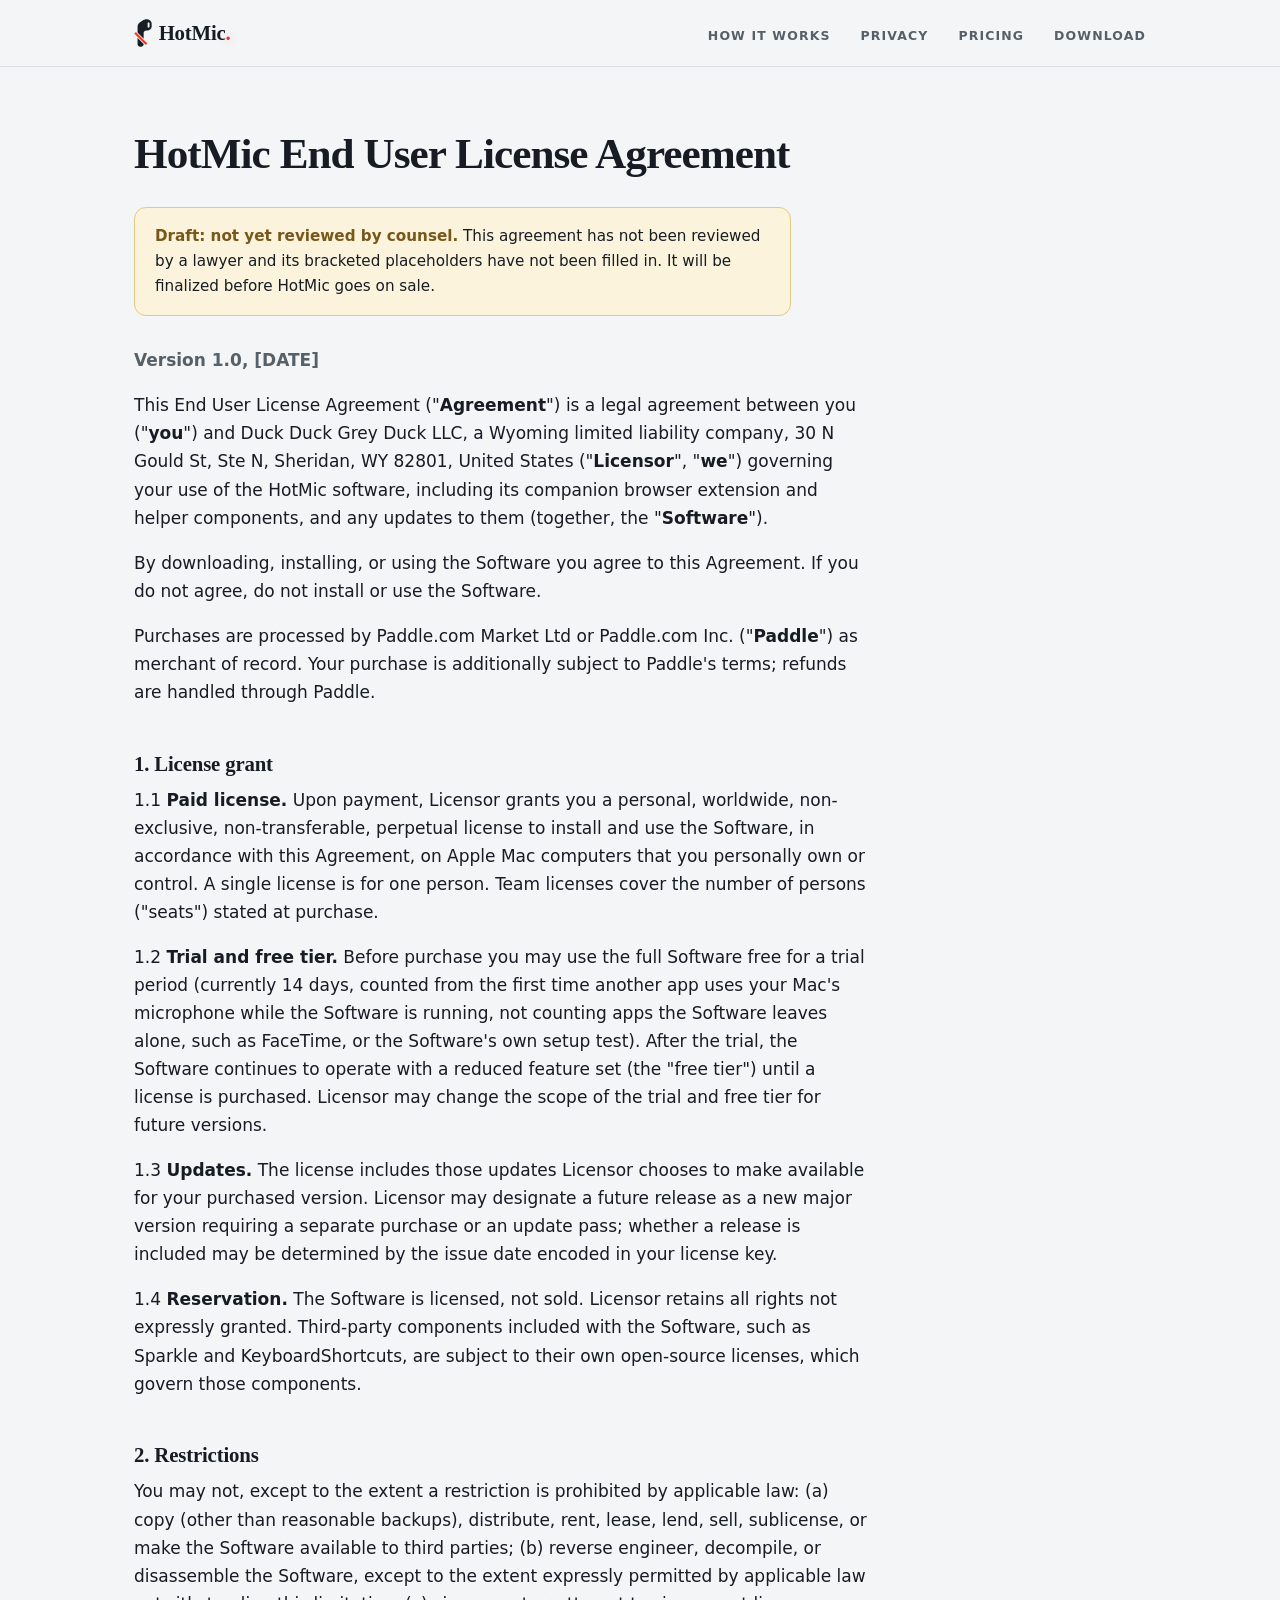
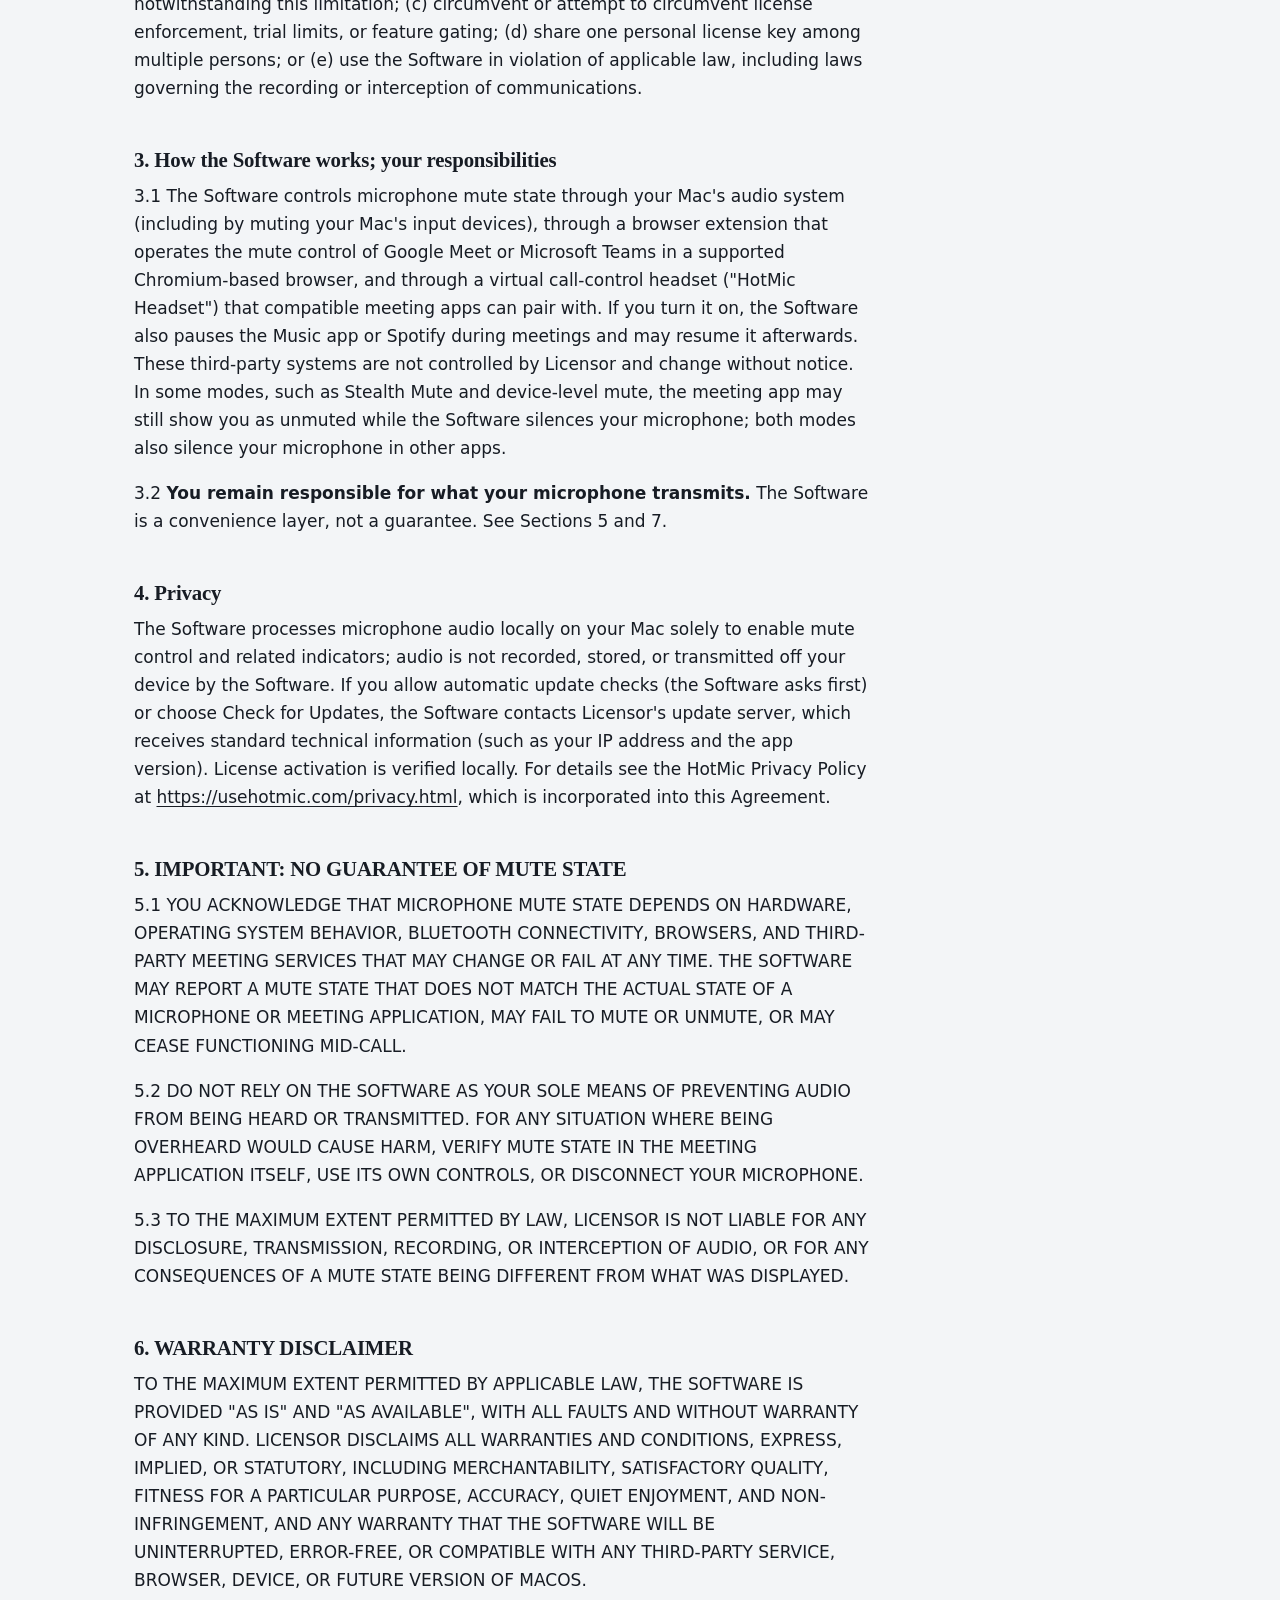
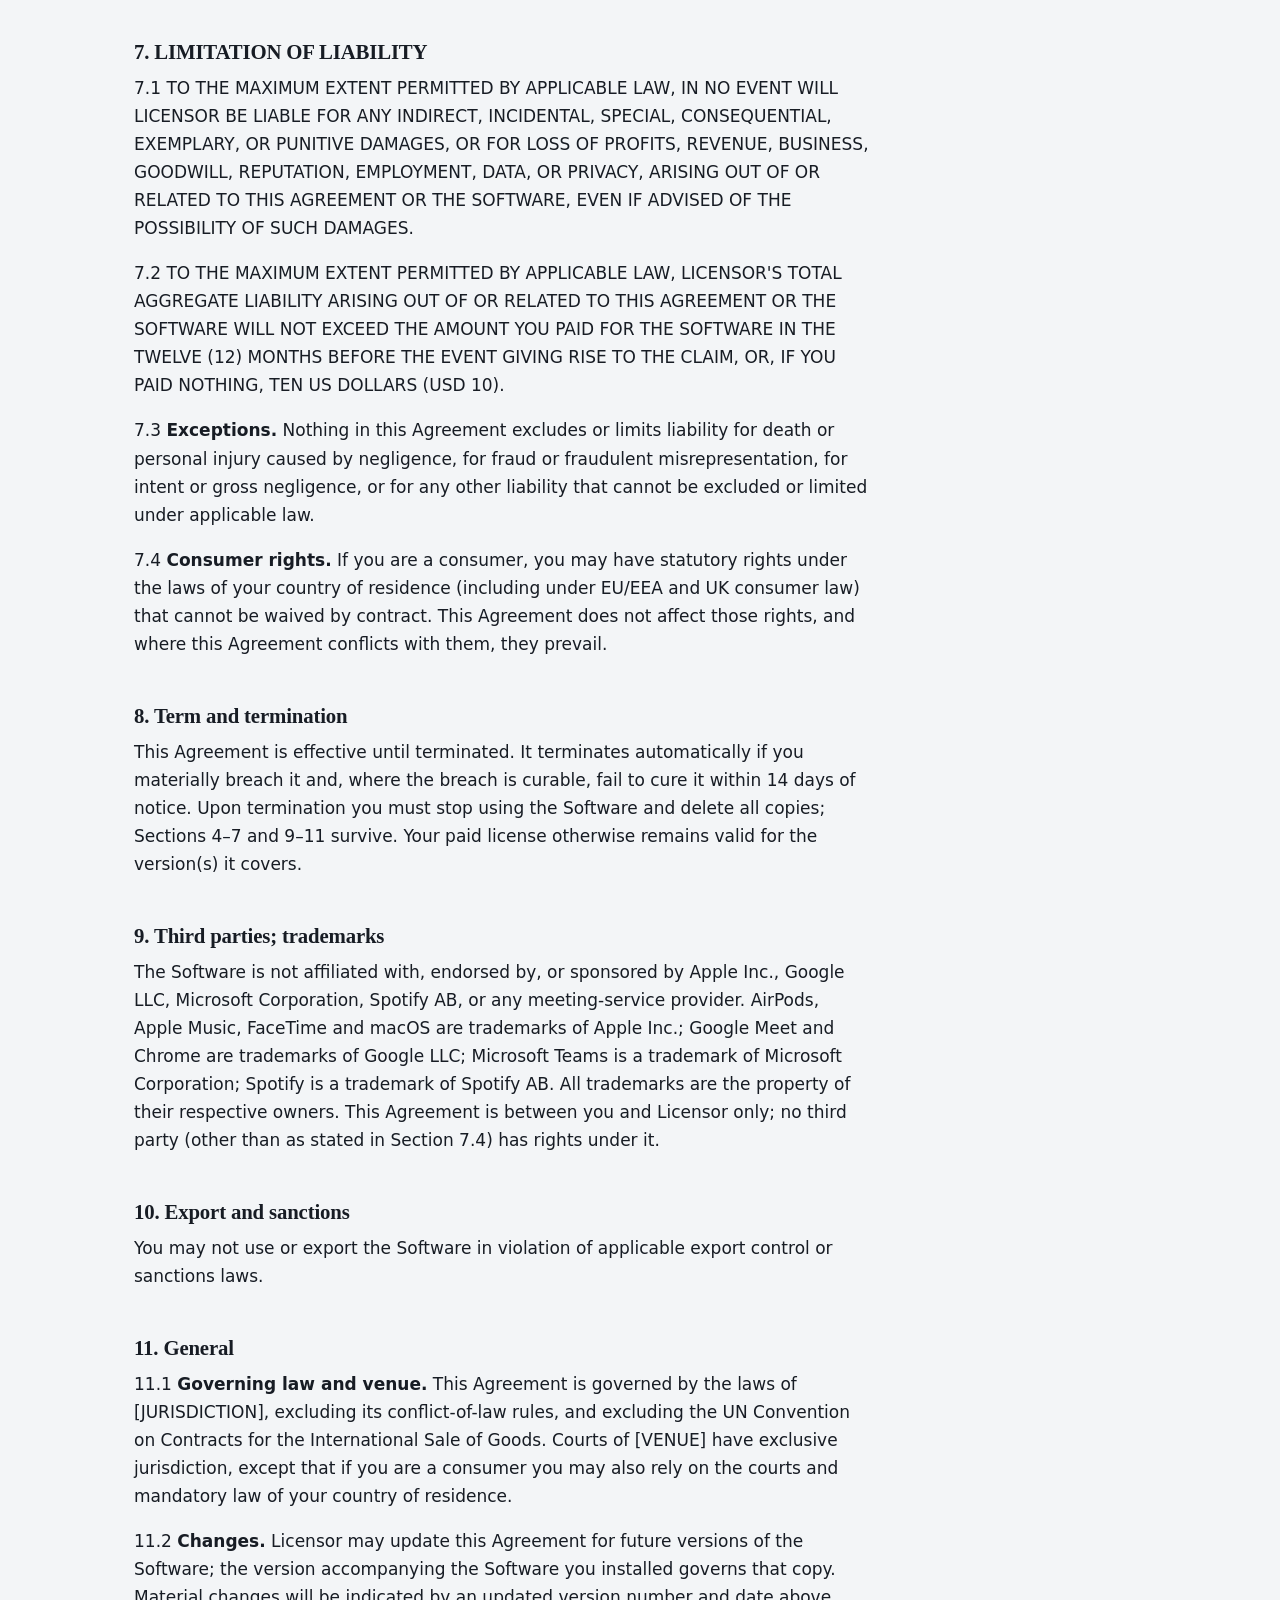
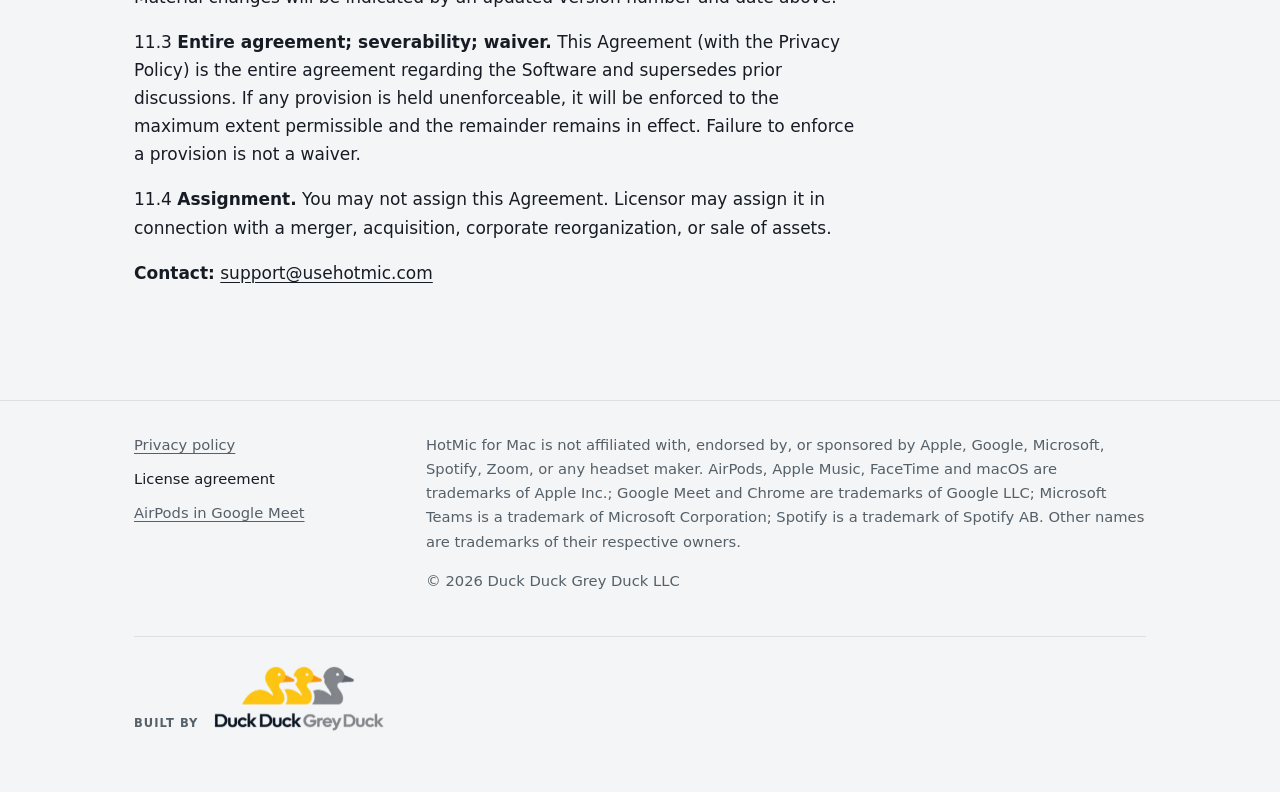
==== commit 63659787: "Accuracy pass, SEO page, no em dashes Fix claims against the product and the monetization review: Ai" ====
--- a/eula.html
+++ b/eula.html
@@ -3,8 +3,9 @@
 <head>
 <meta charset="utf-8">
 <meta name="viewport" content="width=device-width, initial-scale=1">
-<title>HotMic — End User License Agreement</title>
+<title>HotMic End User License Agreement</title>
 <meta name="description" content="The HotMic End User License Agreement (draft, pending legal review).">
+<meta name="robots" content="noindex">
 <link rel="stylesheet" href="styles.css">
 <link rel="icon" href="assets/favicon.ico" sizes="any">
 <link rel="icon" type="image/png" sizes="32x32" href="assets/favicon-32.png">
@@ -13,7 +14,7 @@
 <meta name="theme-color" content="#f3f5f7">
 <meta property="og:type" content="website">
 <meta property="og:site_name" content="HotMic">
-<meta property="og:title" content="HotMic — End User License Agreement">
+<meta property="og:title" content="HotMic End User License Agreement">
 <meta property="og:description" content="The HotMic End User License Agreement (draft, pending legal review).">
 <meta property="og:url" content="https://usehotmic.com/eula.html">
 <meta property="og:image" content="https://usehotmic.com/assets/og-image.png">
@@ -21,7 +22,7 @@
 <meta property="og:image:height" content="630">
 <meta property="og:image:alt" content="The HotMic app icon and wordmark">
 <meta name="twitter:card" content="summary_large_image">
-<meta name="twitter:title" content="HotMic — End User License Agreement">
+<meta name="twitter:title" content="HotMic End User License Agreement">
 <meta name="twitter:description" content="The HotMic End User License Agreement (draft, pending legal review).">
 <meta name="twitter:image" content="https://usehotmic.com/assets/og-image.png">
 <meta name="twitter:image:alt" content="The HotMic app icon and wordmark">
@@ -47,13 +48,13 @@
       <h1>HotMic End User License Agreement</h1>
 
       <div class="draft-banner" role="note">
-        <strong>Draft — not yet reviewed by counsel.</strong>
+        <strong>Draft: not yet reviewed by counsel.</strong>
         This agreement has not been reviewed by a lawyer and its bracketed
         placeholders have not been filled in. It will be finalized before
         HotMic goes on sale.
       </div>
 
-      <p class="meta"><strong>Version 1.0 — [DATE]</strong></p>
+      <p class="meta"><strong>Version 1.0, [DATE]</strong></p>
 
       <p>This End User License Agreement ("<strong>Agreement</strong>") is a
       legal agreement between you ("<strong>you</strong>") and Duck Duck Grey Duck LLC, a Wyoming limited liability company, 30 N
@@ -145,7 +146,7 @@
       <a href="privacy.html">https://usehotmic.com/privacy.html</a>, which is incorporated
       into this Agreement.</p>
 
-      <h2>5. IMPORTANT — NO GUARANTEE OF MUTE STATE</h2>
+      <h2>5. IMPORTANT: NO GUARANTEE OF MUTE STATE</h2>
 
       <p>5.1 YOU ACKNOWLEDGE THAT MICROPHONE MUTE STATE DEPENDS ON HARDWARE,
       OPERATING SYSTEM BEHAVIOR, BLUETOOTH CONNECTIVITY, BROWSERS, AND
@@ -215,7 +216,7 @@
 
       <p>The Software is not affiliated with, endorsed by, or sponsored by
       Apple Inc., Google LLC, Microsoft Corporation, Spotify AB, or any
-      meeting-service provider. AirPods, Apple Music and macOS are trademarks
+      meeting-service provider. AirPods, Apple Music, FaceTime and macOS are trademarks
       of Apple Inc.; Google Meet and Chrome are trademarks of Google LLC;
       Microsoft Teams is a trademark of Microsoft Corporation; Spotify is a
       trademark of Spotify AB. All trademarks are the property of their
@@ -263,6 +264,7 @@
     <nav aria-label="Legal">
       <a href="privacy.html">Privacy policy</a>
       <a href="eula.html" aria-current="page">License agreement</a>
+      <a href="google-meet-airpods.html">AirPods in Google Meet</a>
     </nav>
     <p>HotMic for Mac is not affiliated with, endorsed by, or sponsored by Apple, Google, Microsoft, Spotify, Zoom, or any headset maker. AirPods, Apple Music, FaceTime and macOS are trademarks of Apple Inc.; Google Meet and Chrome are trademarks of Google LLC; Microsoft Teams is a trademark of Microsoft Corporation; Spotify is a trademark of Spotify AB. Other names are trademarks of their respective owners.</p>
     <p>&copy; 2026 Duck Duck Grey Duck LLC</p>
--- a/styles.css
+++ b/styles.css
@@ -1,4 +1,4 @@
-/* HotMic site — "Two switches, one truth."
+/* HotMic site: "Two switches, one truth."
    Self-contained: system fonts only, zero JS, zero external origins. */
 
 :root {
@@ -98,7 +98,7 @@
   position: sticky;
   top: 0;
   z-index: 20;
-  background: rgba(243, 245, 247, 0.82);
+  background: rgba(243, 245, 247, 0.94);
   -webkit-backdrop-filter: blur(14px);
   backdrop-filter: blur(14px);
   border-bottom: 1px solid var(--line);
@@ -312,7 +312,7 @@
   gap: 12px;
 }
 
-/* the two agreement dots — one truth on both sides.
+/* the two agreement dots: one truth on both sides.
    The container breathes gently during the long holds. */
 .sync-dot {
   position: relative;
@@ -338,8 +338,8 @@
   animation: to-muted var(--cycle) linear infinite;
 }
 /* the pod-side dot flips at the SQUEEZE (the AirPods know first); the Meet-side
-   dot keeps the shared to-live/to-muted timing and flips only when the pill lands —
-   truth propagates left to right. */
+   dot keeps the shared to-live/to-muted timing and flips only when the pill lands,
+   so truth propagates left to right. */
 .pod-panel .sync-dot .d-live {
   background: var(--live);
   box-shadow: 0 0 8px rgba(14, 143, 82, 0.5);
@@ -387,7 +387,7 @@
 }
 
 /* pinch pads: two soft fingertips that slide in, rest on the stem, and press.
-   The long rest (2.2%-8.5%) is the anticipation beat — it also makes frame 1
+   The long rest (2.2%-8.5%) is the anticipation beat. It also makes frame 1
    of any capture a stable image regardless of headless startup jitter. */
 .pad {
   opacity: 0;
@@ -508,7 +508,7 @@
     node-led var(--cycle) linear infinite,
     led-breathe var(--cycle) ease-in-out infinite;
 }
-/* the reaction ring that bursts as the pulse passes through — big enough to
+/* the reaction ring that bursts as the pulse passes through, big enough to
    carry the absorb/re-emit beat at a glance */
 .bridge-node::before {
   content: "";
@@ -590,7 +590,7 @@
   border-radius: 5px;
 }
 
-/* while live, the corner shows a dancing audio indicator — the tile is alive */
+/* while live, the corner shows a dancing audio indicator, so the tile looks alive */
 .speak-badge {
   position: absolute;
   top: 9px;
@@ -717,6 +717,26 @@
 }
 .mbtn svg { width: 25px; height: 25px; }
 
+/* pause control (WCAG 2.2.2): a visually hidden checkbox plus its label */
+#demo-pause:checked ~ .demo-stage *,
+#demo-pause:checked ~ .demo-stage *::before,
+#demo-pause:checked ~ .demo-stage *::after {
+  animation-play-state: paused;
+}
+.demo-pause {
+  display: inline-block;
+  margin-bottom: 12px;
+  font-size: 14px;
+  color: var(--fog);
+  text-decoration: underline;
+  cursor: pointer;
+}
+#demo-pause:focus-visible + .demo-pause {
+  outline: 3px solid #fff;
+  outline-offset: 3px;
+  border-radius: 3px;
+}
+
 .demo figcaption {
   color: var(--fog);
   font-size: 0.98rem;
@@ -733,10 +753,10 @@
               jitter, which can run the clock a few hundred ms ahead.)
    9.1-12.7   SQUEEZE: stem spring-compresses to 0.86 on a wide plateau, red
               press flash on the touch strip + shockwave ring; "Squeeze" chip;
-              the POD-side dot flips red at 9.9 — the AirPods know first
+              the POD-side dot flips red at 9.9 (the AirPods know first)
    12.6-18.4  red pulse travels the wire and passes THROUGH the HotMic node at
               ~15.5: node punches to 1.45x, big burst ring, LED flashes WHITE
-              (15.35-15.95) then adopts red — absorb, hand over, re-emit
+              (15.35-15.95) then adopts red: absorb, hand over, re-emit
    20.2-23.5  Meet flips to muted: pill dips (anticipation) then snaps with
               overshoot; corner badge pops; MEET-side dot flips; toast slides
               in (23-24.5). Truth propagates pod -> node -> Meet, in order.
@@ -871,8 +891,8 @@
   52.5%, 100%  { opacity: 0; transform: translateY(5px); visibility: hidden; }
 }
 
-/* pulse travels: dash slides along the path (pathLength=100); its midpoint —
-   the node crossing — lands on the 15.625% / 53.125% grid frames */
+/* pulse travels: dash slides along the path (pathLength=100); its midpoint
+   (the node crossing) lands on the 15.625% / 53.125% grid frames */
 @keyframes sig-a {
   0%, 12.6%    { stroke-dashoffset: 20; opacity: 0; visibility: hidden; }
   13.1%        { opacity: 1; visibility: visible; }
@@ -929,7 +949,7 @@
   53.75%, 100%   { background-color: #3dcc85; box-shadow: 0 0 10px 1px rgba(61, 204, 133, 0.8); }
 }
 
-/* the pill's brand dot mirrors the node LED — it never contradicts the state */
+/* the pill's brand dot mirrors the node LED and never contradicts the state */
 @keyframes pill-dot {
   0%, 15.4%     { background-color: #3dcc85; box-shadow: 0 0 6px rgba(61, 204, 133, 0.8); }
   15.65%, 52.9% { background-color: #f0564c; box-shadow: 0 0 6px rgba(240, 86, 76, 0.8); }
@@ -966,7 +986,7 @@
   100%         { opacity: 1; transform: scale(1); visibility: visible; }
 }
 
-/* pod-side dot: flips at the squeeze itself — the AirPods side knows first */
+/* pod-side dot: flips at the squeeze itself, because the AirPods side knows first */
 @keyframes pod-to-muted {
   0%, 8.3%     { opacity: 0; transform: scale(0.55); visibility: hidden; }
   8.9%, 9.9%   { opacity: 1; transform: scale(1.15); visibility: visible; }
@@ -993,7 +1013,7 @@
   58.85%, 100%  { opacity: 0; transform: scale(0.3); visibility: hidden; }
 }
 
-/* the badge's glow pulses through the muted hold - the hold is alive */
+/* the badge's glow pulses through the muted hold, so the hold looks alive */
 @keyframes badge-glow {
   0%, 24.5%   { box-shadow: 0 0 8px 0 rgba(240, 86, 76, 0.3); }
   28.1%       { box-shadow: 0 0 22px 5px rgba(240, 86, 76, 0.9); }
@@ -1079,7 +1099,7 @@
   .bridge-node, .bridge-node::before, .bridge-node::after {
     animation: none;
   }
-  /* one consistent static story: the stem is squeezed, and everything agrees — muted */
+  /* one consistent static story: the stem is squeezed, and everything agrees on muted */
   .pod-cam { transform: translateY(0) scale(1.02); }
   .stem-squeeze { transform: scaleX(0.93); }
   .pad { opacity: 0.95; visibility: visible; }
@@ -1110,6 +1130,7 @@
   .toast.t-live { opacity: 0; visibility: hidden; }
   .speak-badge { opacity: 0; visibility: hidden; }
   .sync-dot { transform: none; }
+  #demo-pause, .demo-pause { display: none; }
 }
 
 /* ---------- sections ---------- */
@@ -1129,7 +1150,7 @@
   #wedge .wrap { grid-template-columns: 1fr; }
 }
 
-/* truth table — the sync motif, set in type */
+/* truth table: the sync motif, set in type */
 .truth {
   border-collapse: separate;
   border-spacing: 0;
@@ -1190,10 +1211,10 @@
   width: 1.3em;
   margin-left: -0.2em;
 }
-.truth .bad::before { content: "≠"; color: var(--red); }
-.truth .good::before { content: "="; color: var(--live); }
-
-/* how it works: the route ladder as cards — structure encodes the fallback order:
+.truth .bad::before { content: "≠"; content: "≠" / ""; color: var(--red); }
+.truth .good::before { content: "="; content: "=" / ""; color: var(--live); }
+
+/* how it works: the route ladder as cards. Their structure encodes the fallback order:
    two elevated primary routes, one flat honest fallback */
 .routes {
   padding-left: 0;
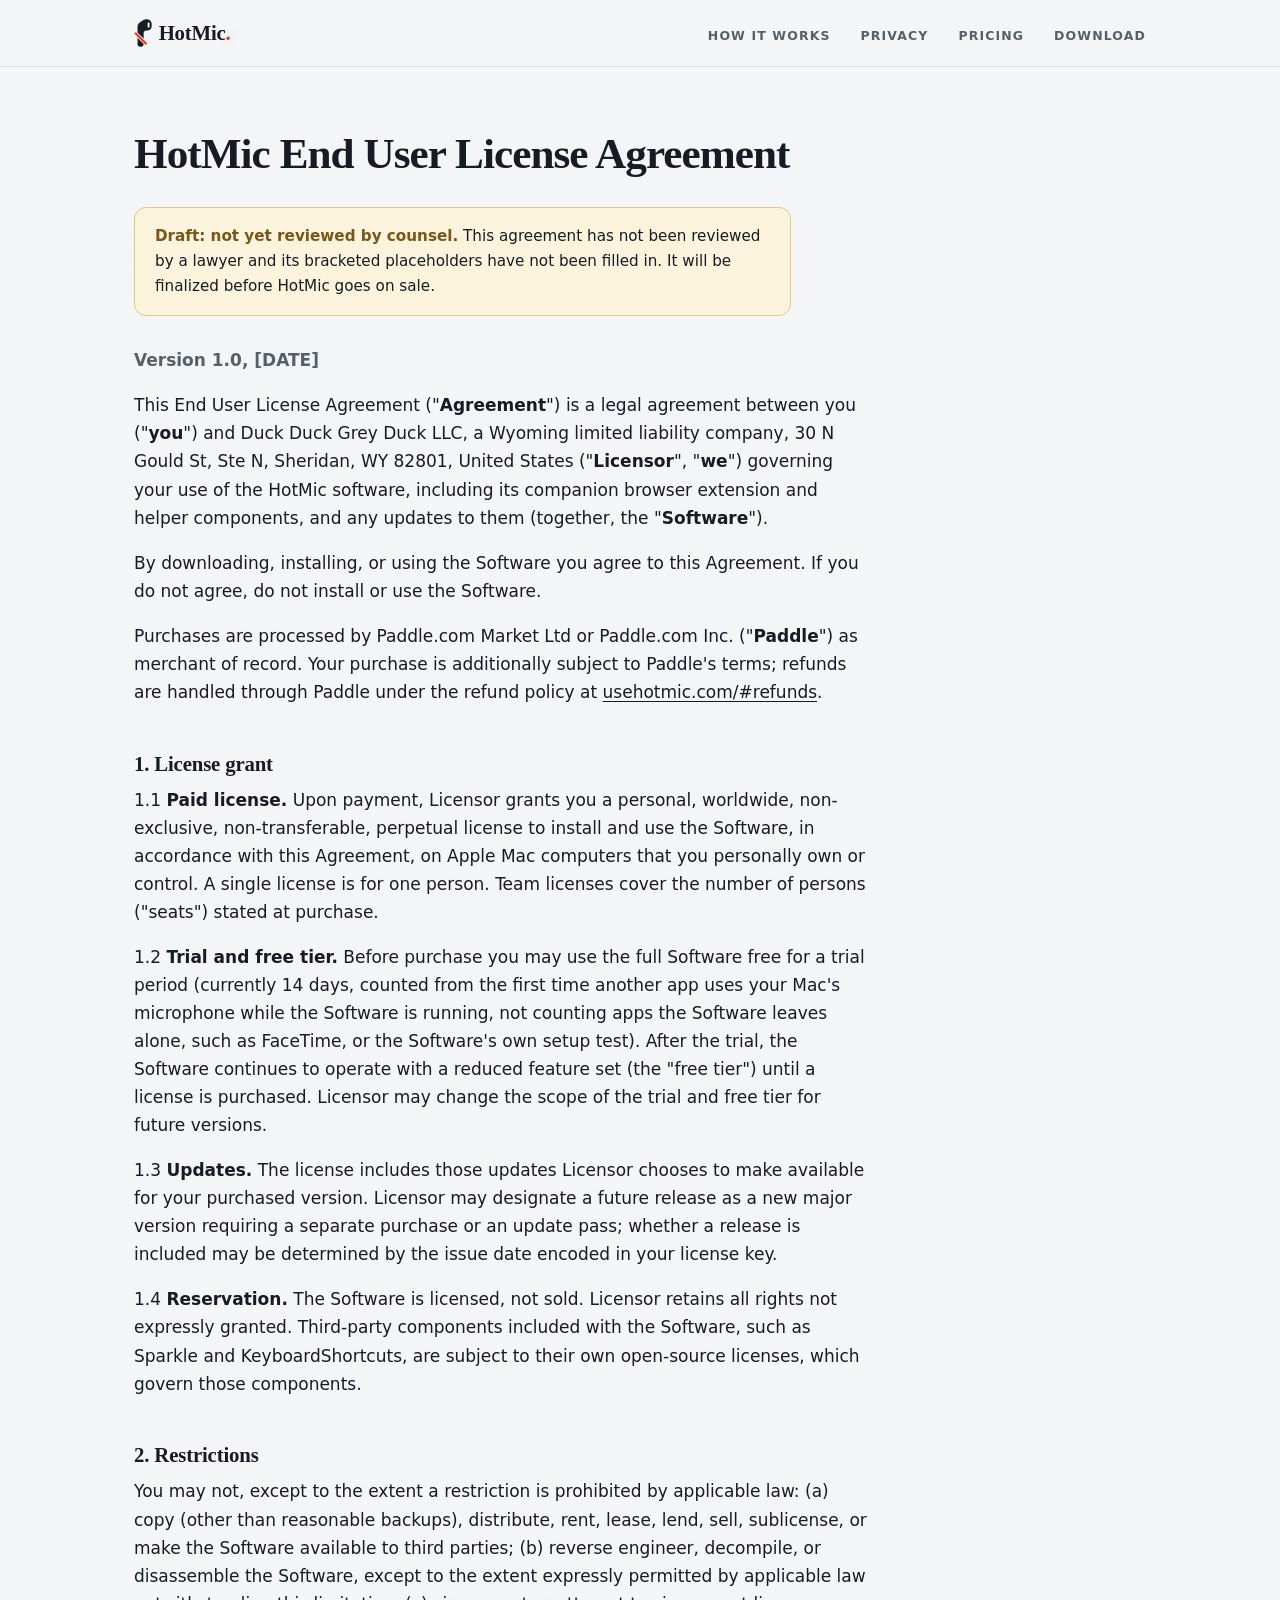
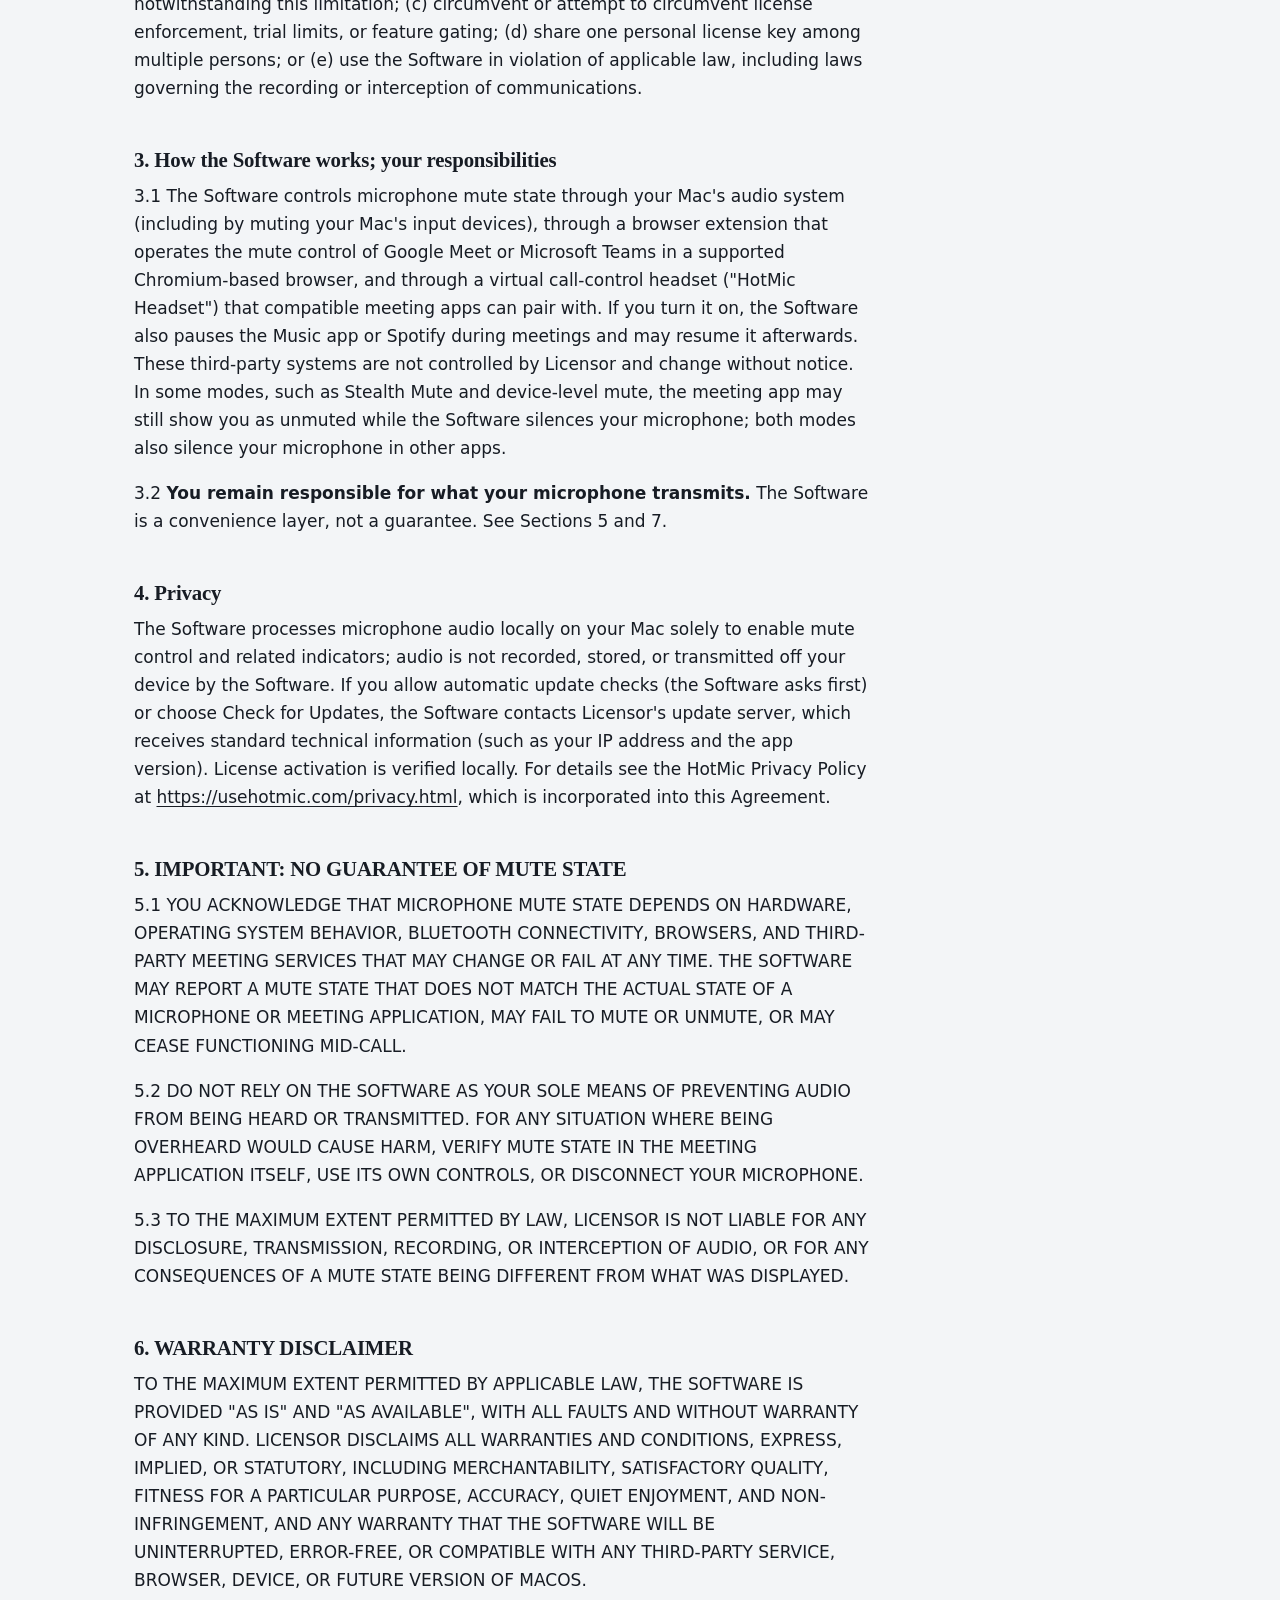
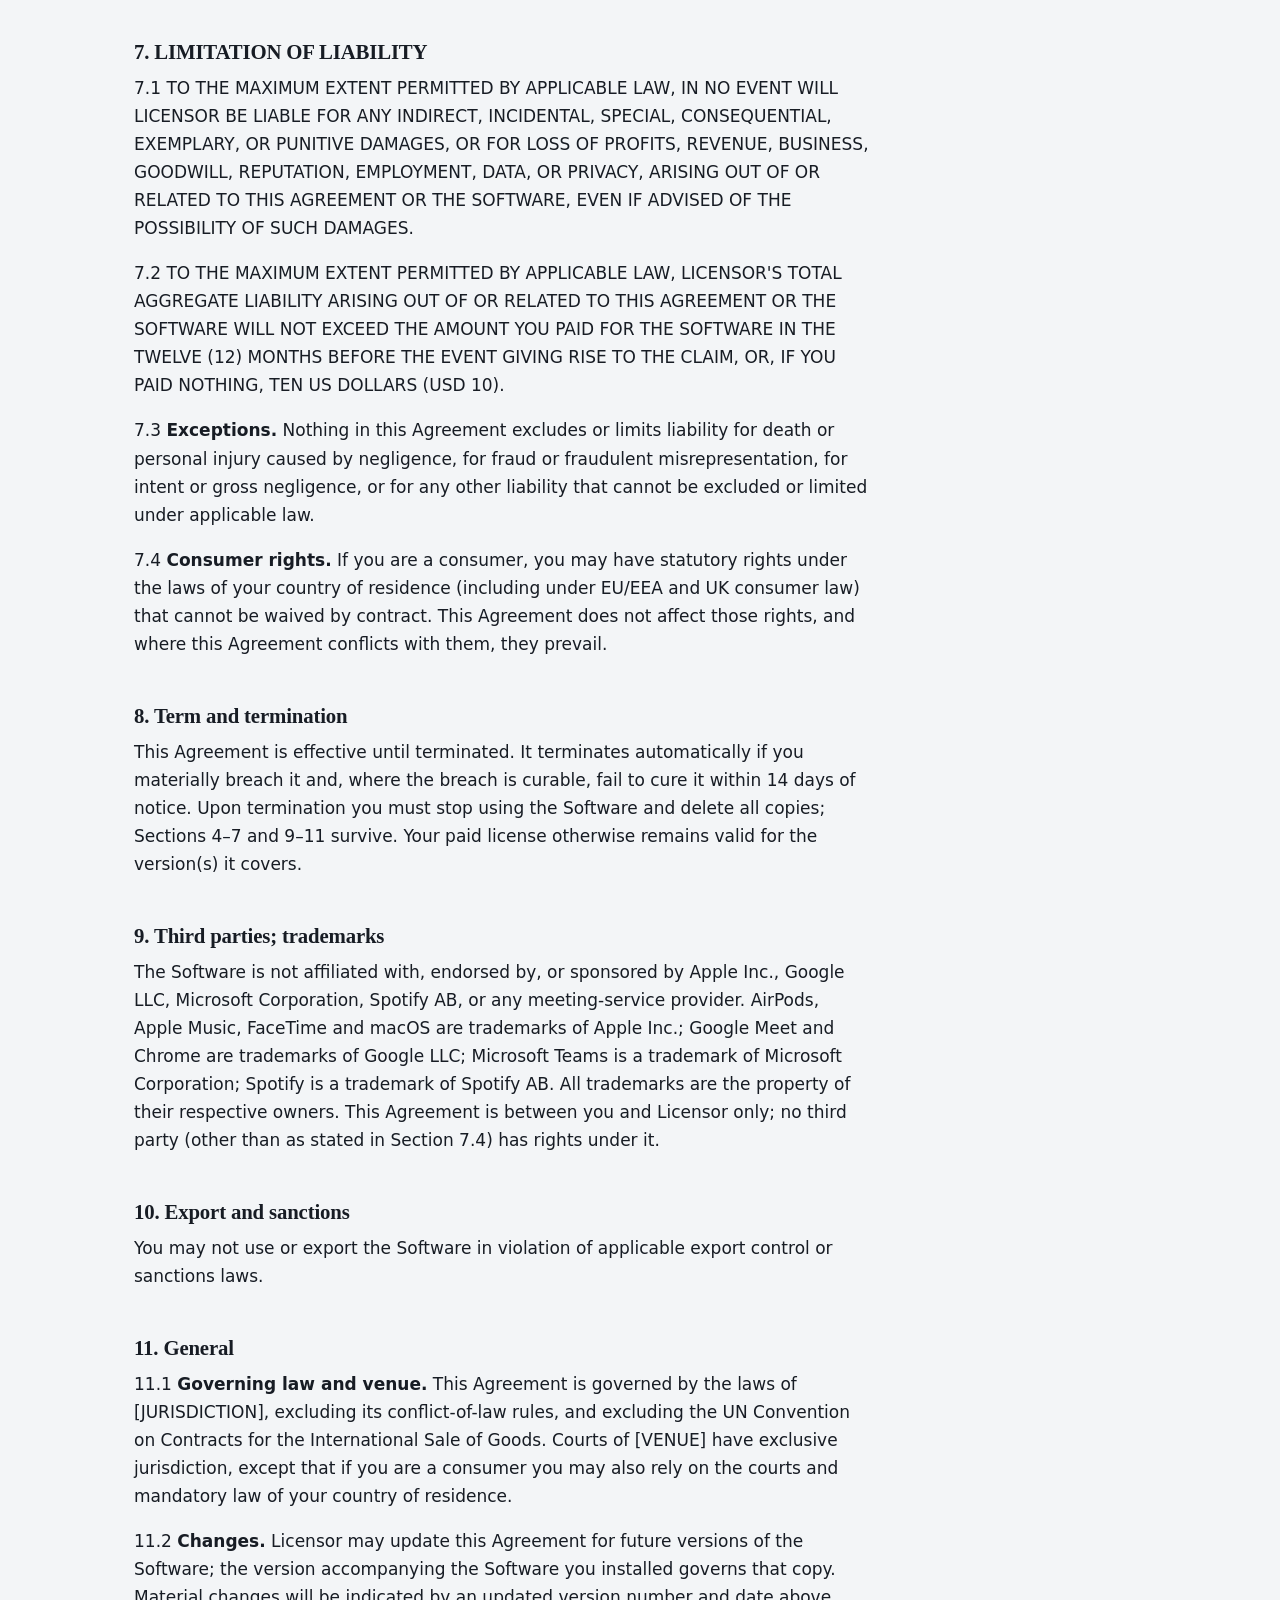
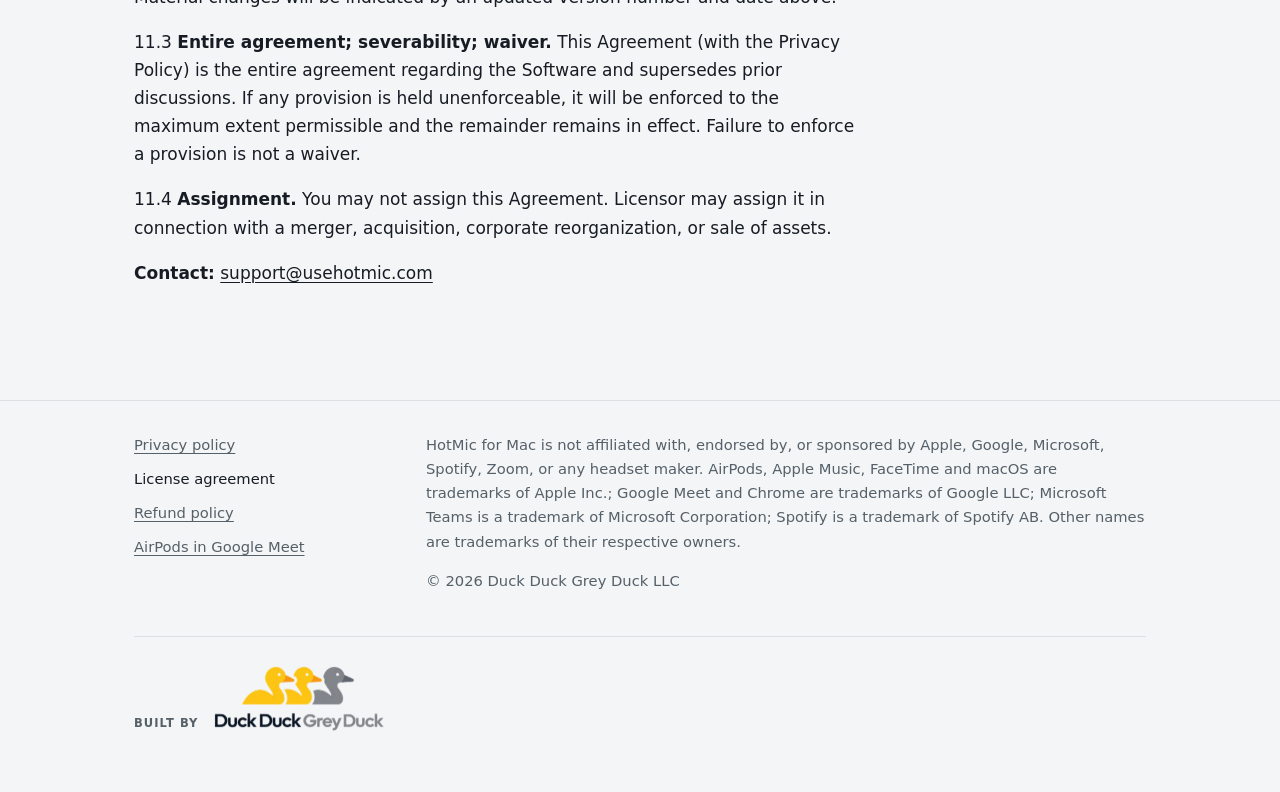
==== commit 626d97f6: "Refund policy, data rights, $149 team price, macOS 27 note Add a 14-day refund policy linked from ev" ====
--- a/eula.html
+++ b/eula.html
@@ -70,7 +70,8 @@
       <p>Purchases are processed by Paddle.com Market Ltd or Paddle.com Inc.
       ("<strong>Paddle</strong>") as merchant of record. Your purchase is
       additionally subject to Paddle's terms; refunds are handled through
-      Paddle.</p>
+      Paddle under the refund policy at
+      <a href="index.html#refunds">usehotmic.com/#refunds</a>.</p>
 
       <h2>1. License grant</h2>
 
@@ -264,6 +265,7 @@
     <nav aria-label="Legal">
       <a href="privacy.html">Privacy policy</a>
       <a href="eula.html" aria-current="page">License agreement</a>
+      <a href="index.html#refunds">Refund policy</a>
       <a href="google-meet-airpods.html">AirPods in Google Meet</a>
     </nav>
     <p>HotMic for Mac is not affiliated with, endorsed by, or sponsored by Apple, Google, Microsoft, Spotify, Zoom, or any headset maker. AirPods, Apple Music, FaceTime and macOS are trademarks of Apple Inc.; Google Meet and Chrome are trademarks of Google LLC; Microsoft Teams is a trademark of Microsoft Corporation; Spotify is a trademark of Spotify AB. Other names are trademarks of their respective owners.</p>
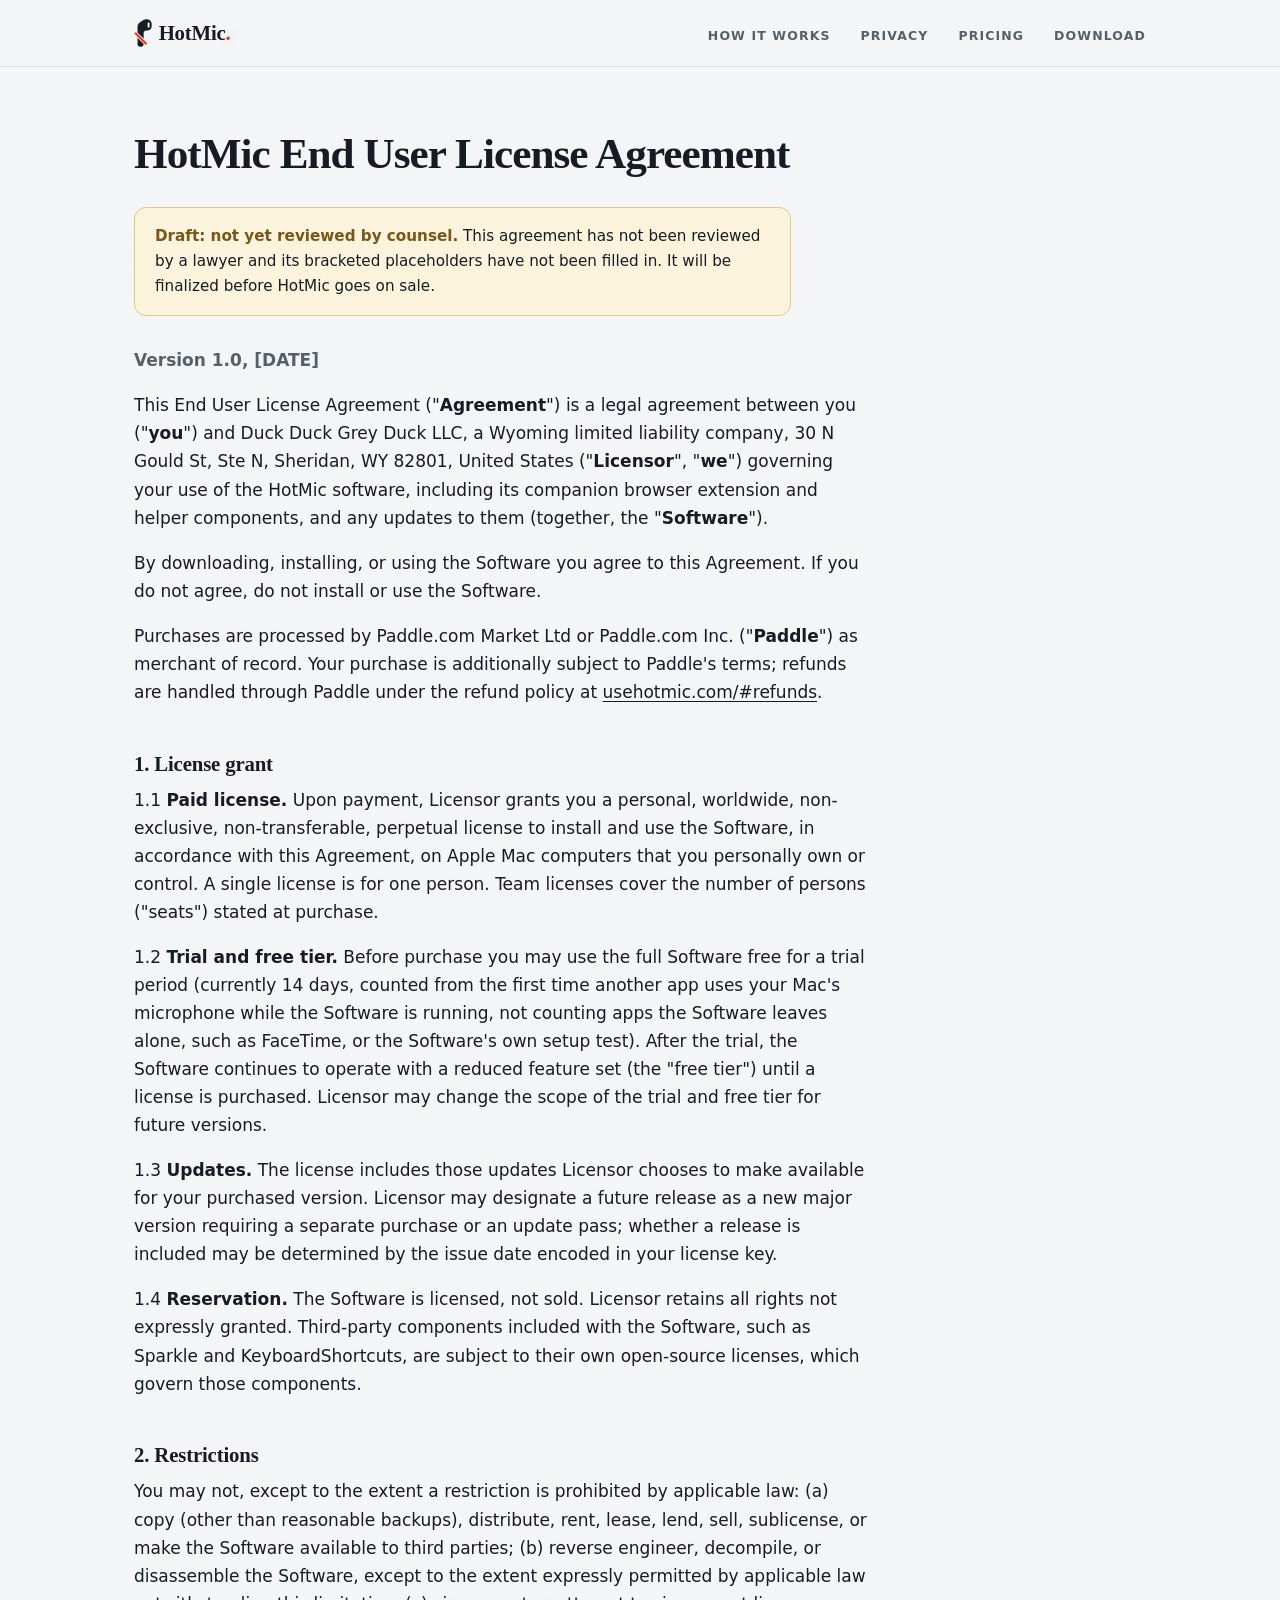
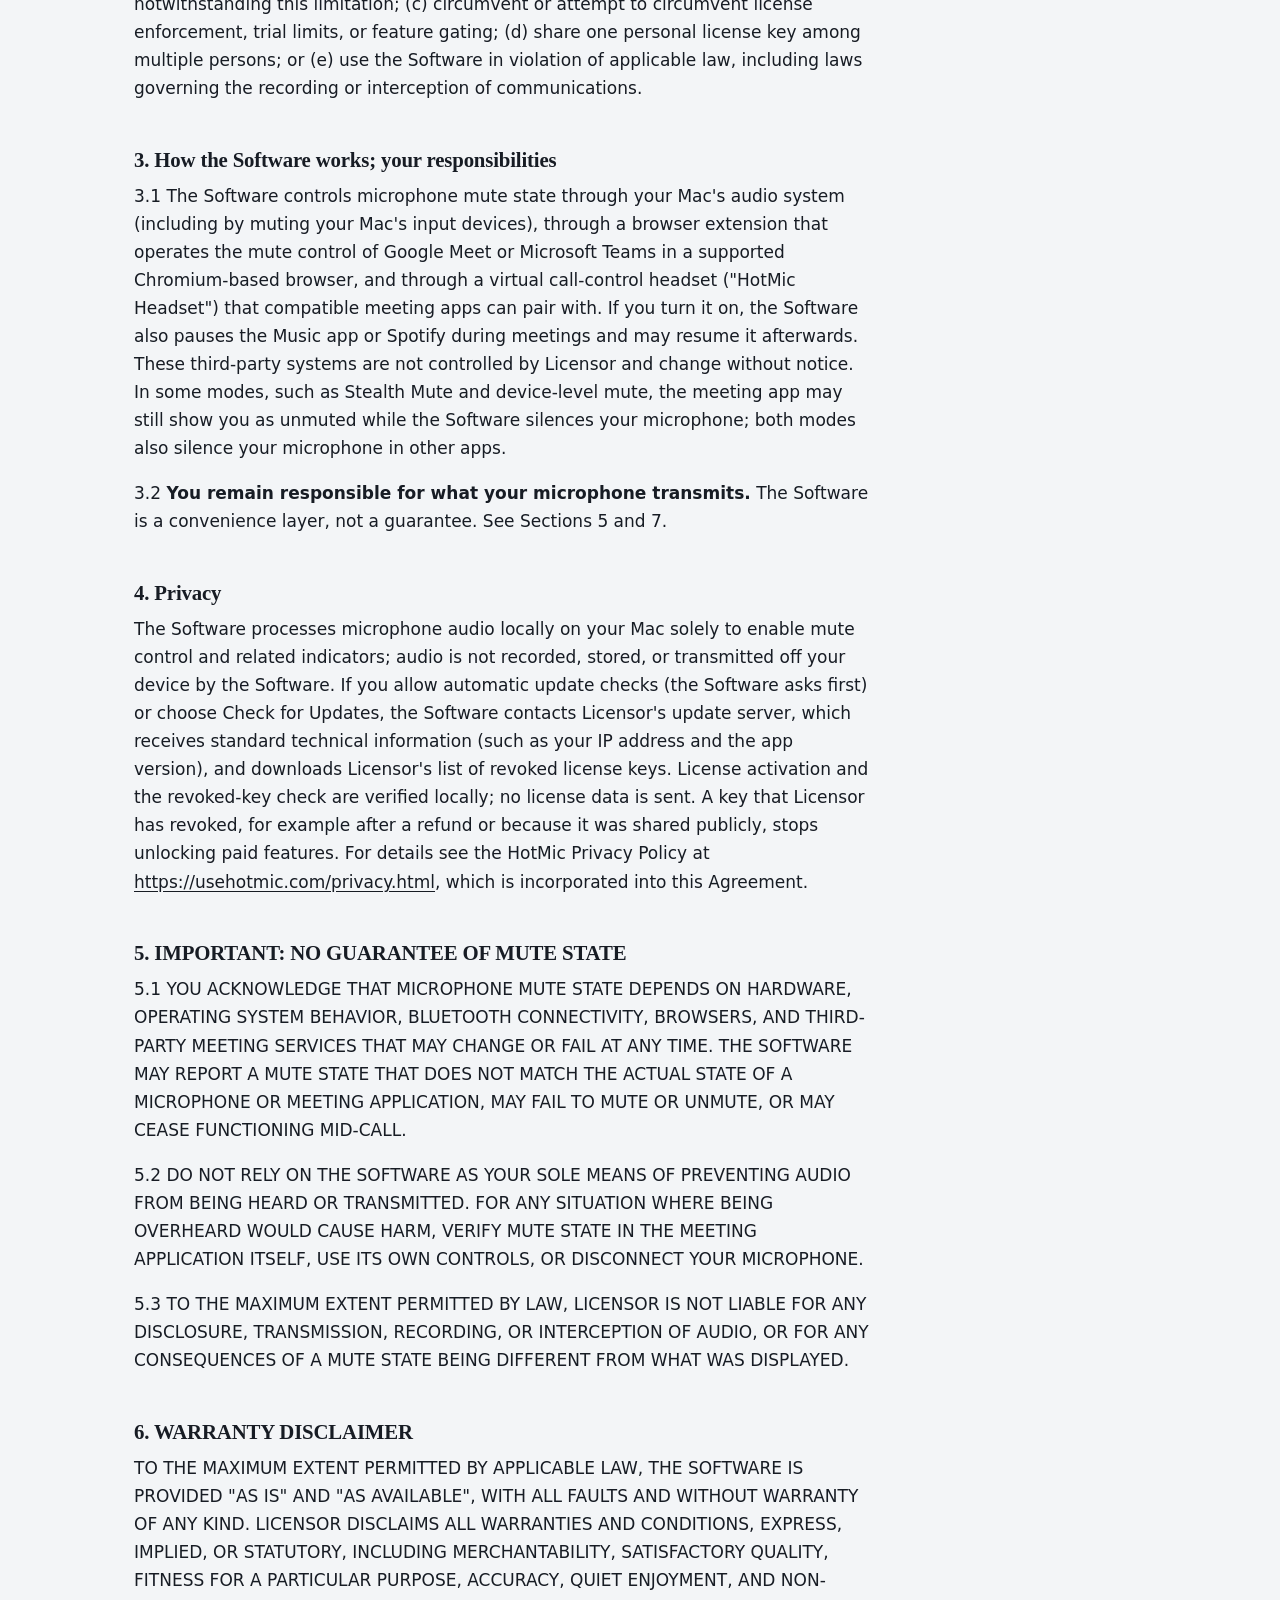
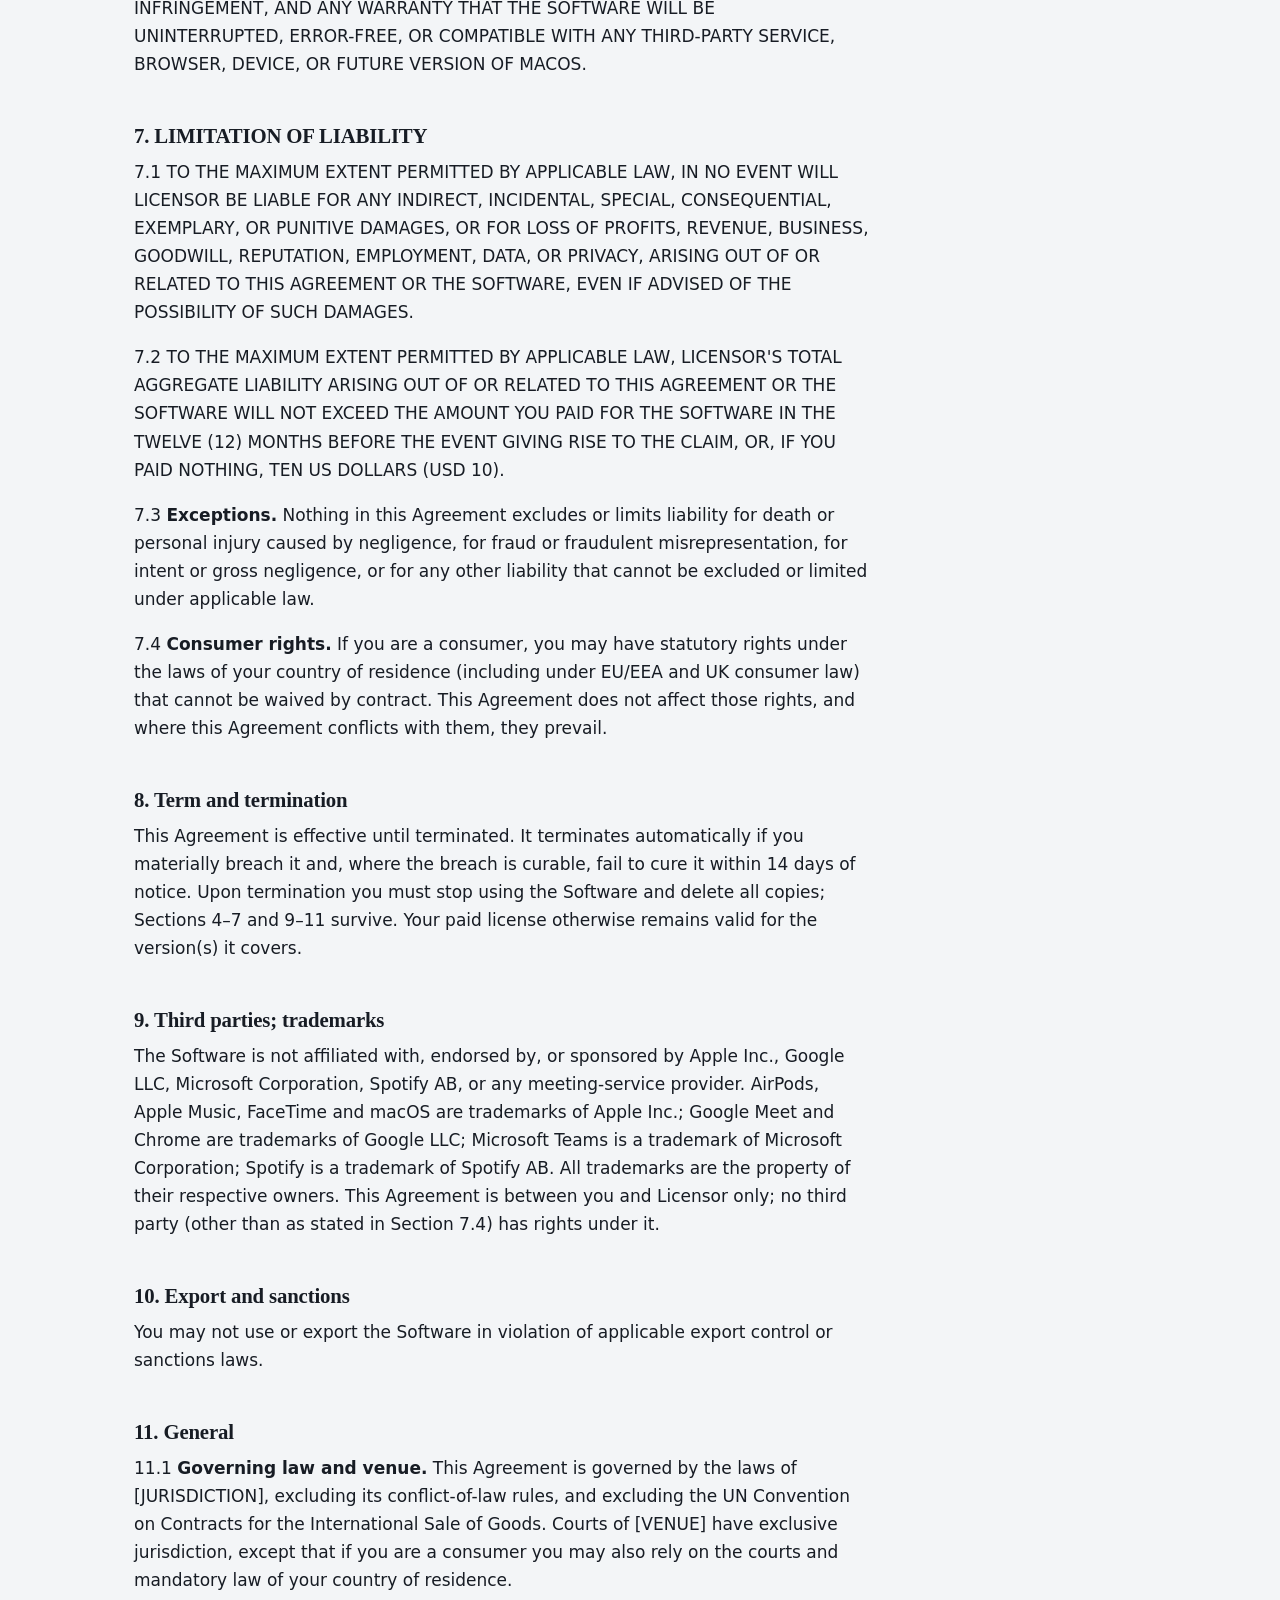
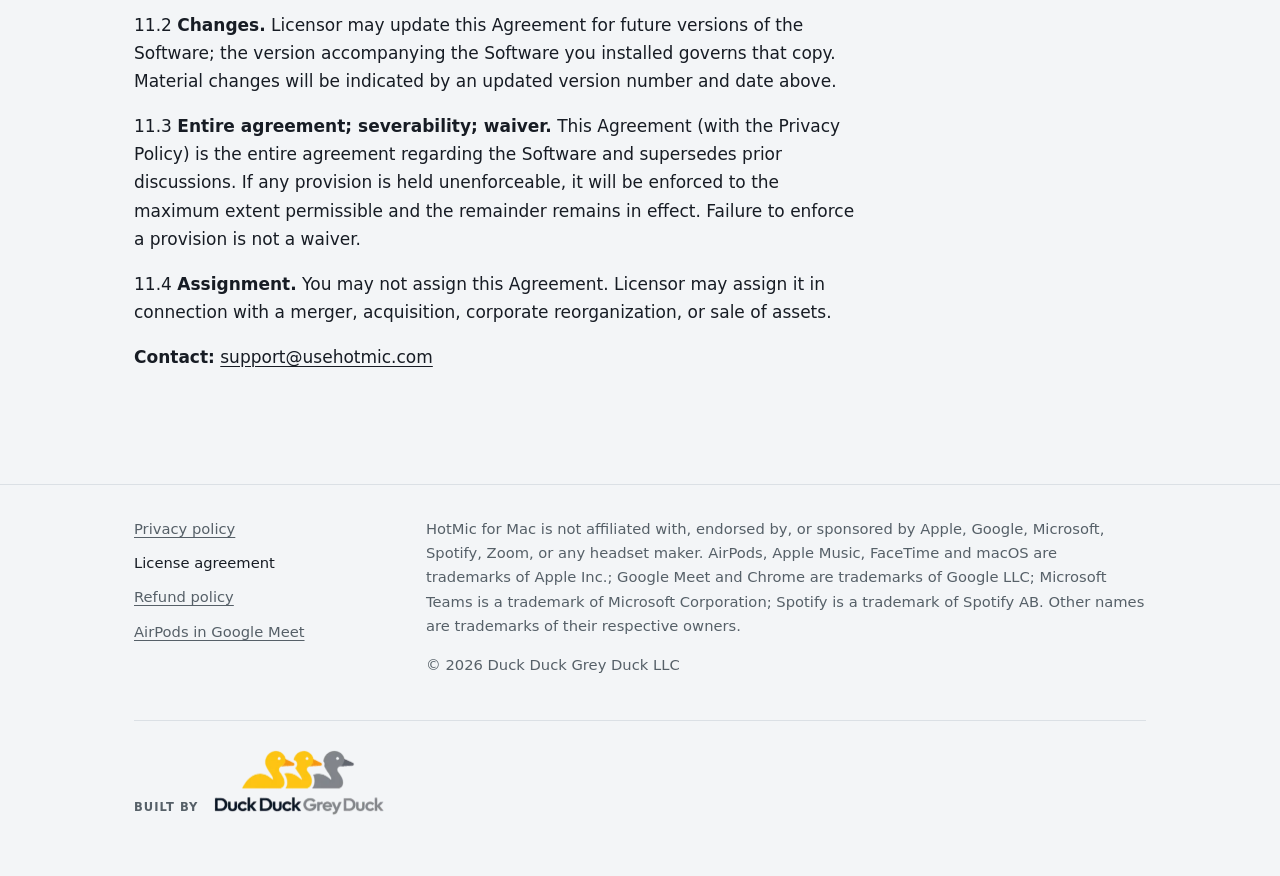
==== commit 4dd6df8f: "Disclose the revoked-key check The app downloads a public revoked-key list after each update check a" ====
--- a/eula.html
+++ b/eula.html
@@ -142,7 +142,11 @@
       automatic update checks (the Software asks first) or choose Check for
       Updates, the Software contacts Licensor's update server, which receives
       standard technical information (such as your IP address and the app
-      version). License activation is verified locally. For
+      version), and downloads Licensor's list of revoked license keys.
+      License activation and the revoked-key check are verified locally; no
+      license data is sent. A key that Licensor has revoked, for example
+      after a refund or because it was shared publicly, stops unlocking paid
+      features. For
       details see the HotMic Privacy Policy at
       <a href="privacy.html">https://usehotmic.com/privacy.html</a>, which is incorporated
       into this Agreement.</p>
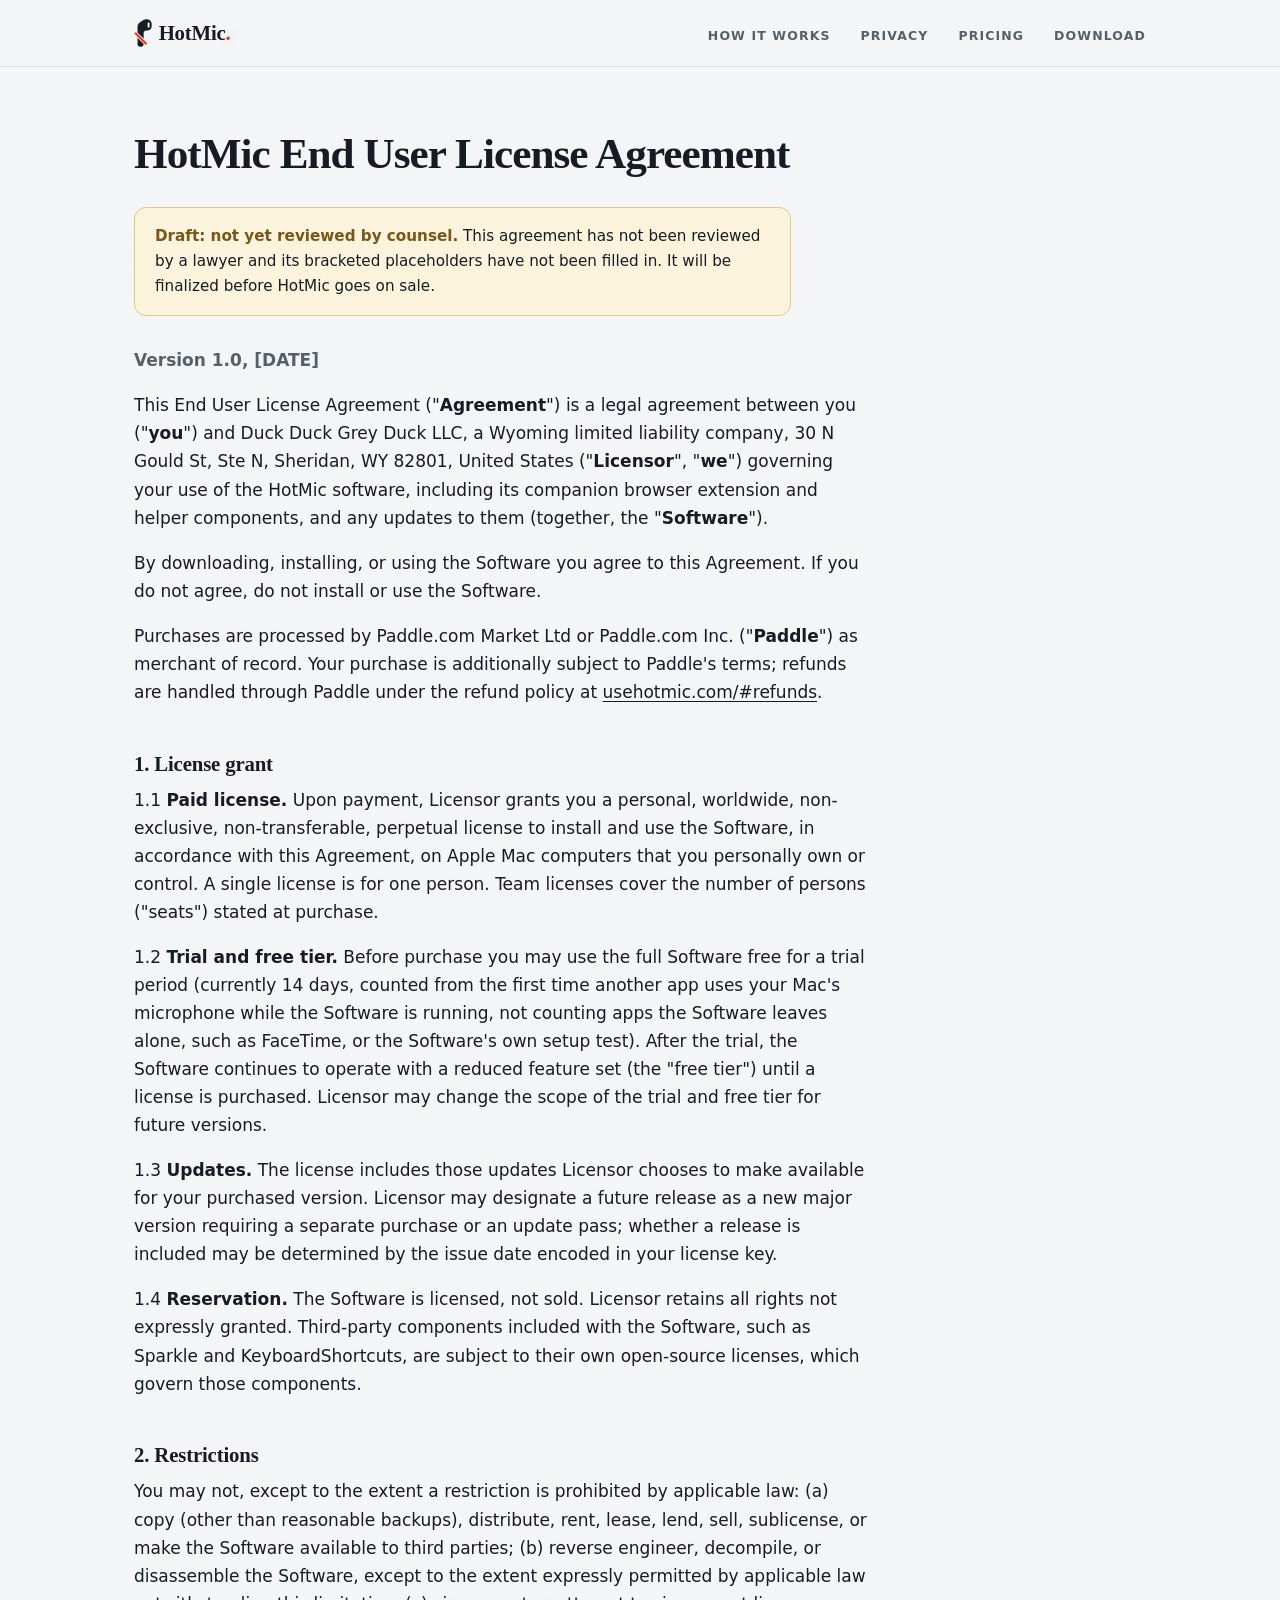
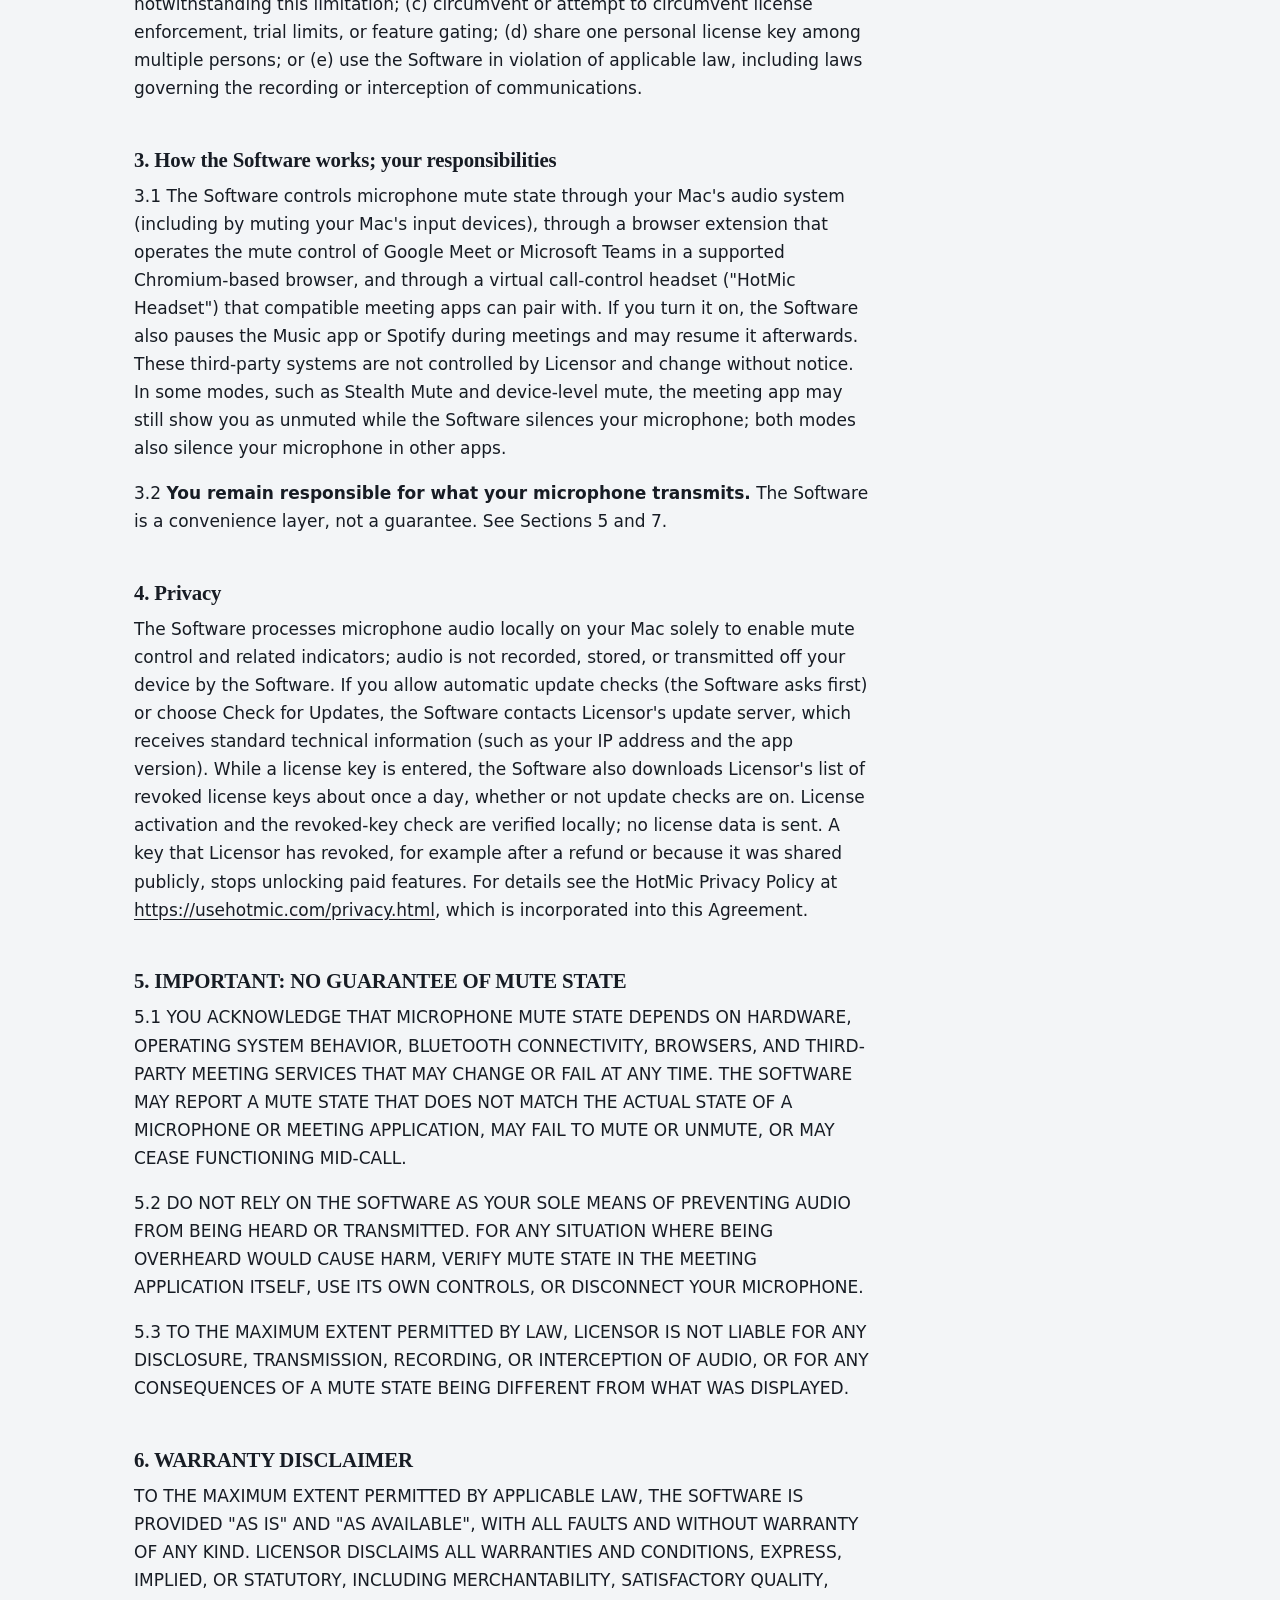
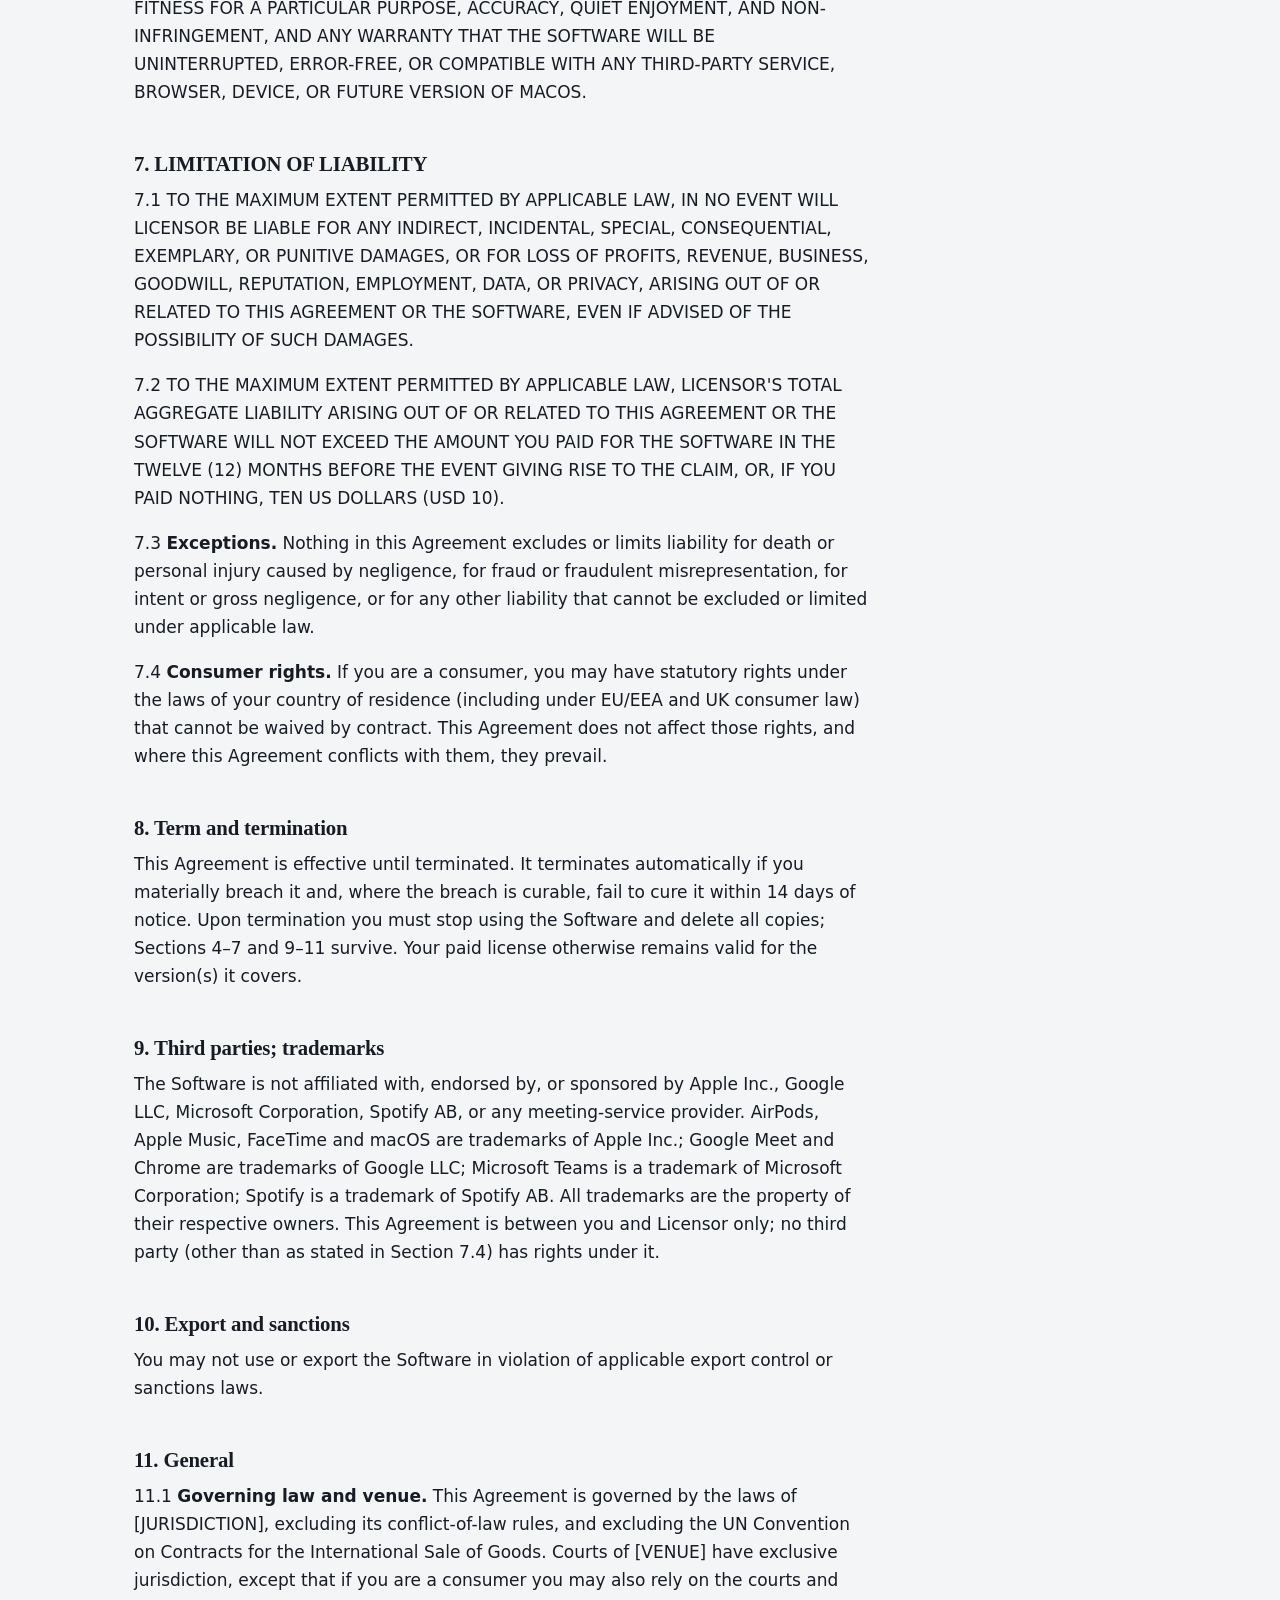
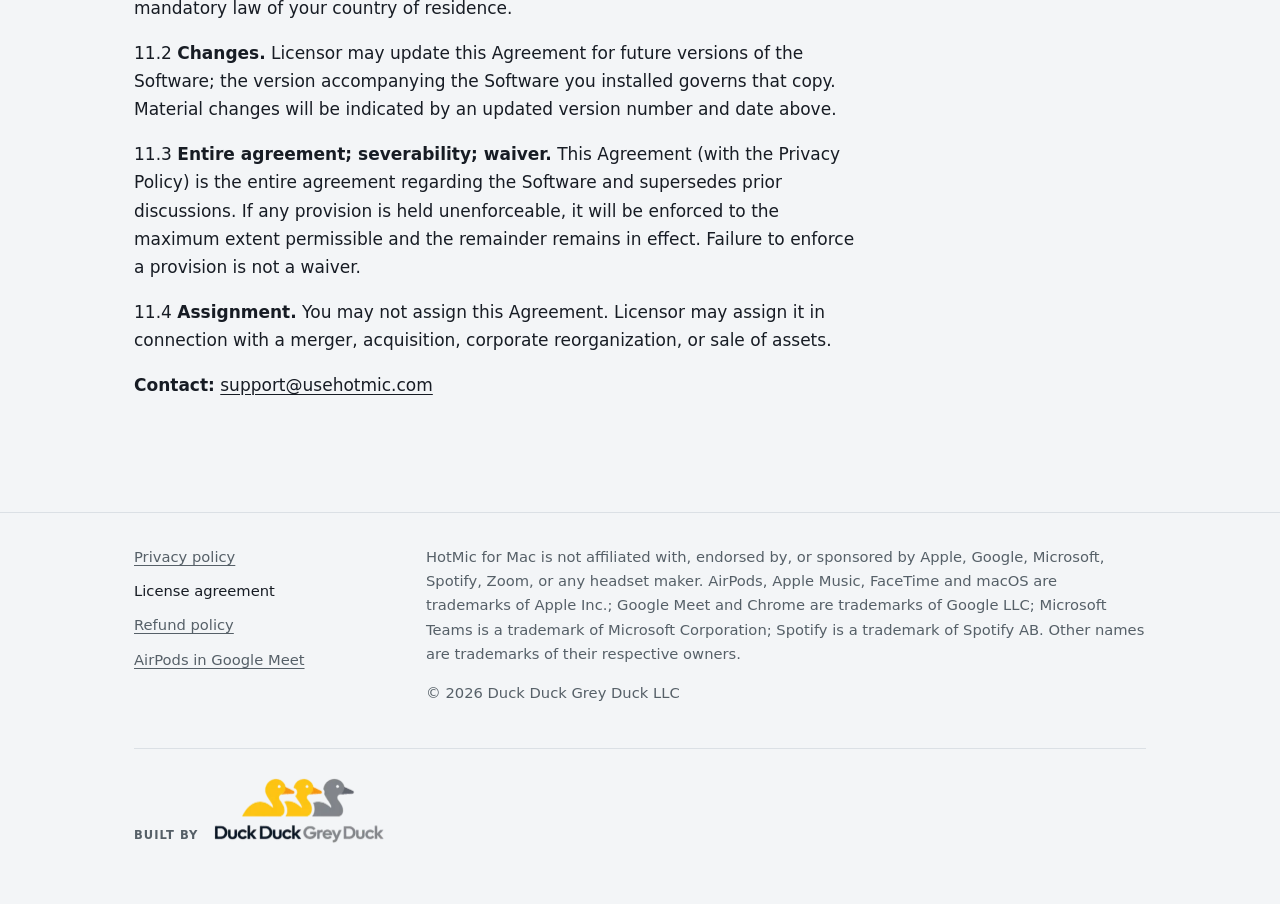
==== commit 912106ed: "Revoked-key check runs daily while a key is entered Co-Authored-By: Claude Opus 5.5 <noreply@anthrop" ====
--- a/eula.html
+++ b/eula.html
@@ -142,8 +142,10 @@
       automatic update checks (the Software asks first) or choose Check for
       Updates, the Software contacts Licensor's update server, which receives
       standard technical information (such as your IP address and the app
-      version), and downloads Licensor's list of revoked license keys.
-      License activation and the revoked-key check are verified locally; no
+      version). While a license key is entered, the Software also downloads
+      Licensor's list of revoked license keys about once a day, whether or
+      not update checks are on. License activation and the revoked-key check
+      are verified locally; no
       license data is sent. A key that Licensor has revoked, for example
       after a refund or because it was shared publicly, stops unlocking paid
       features. For
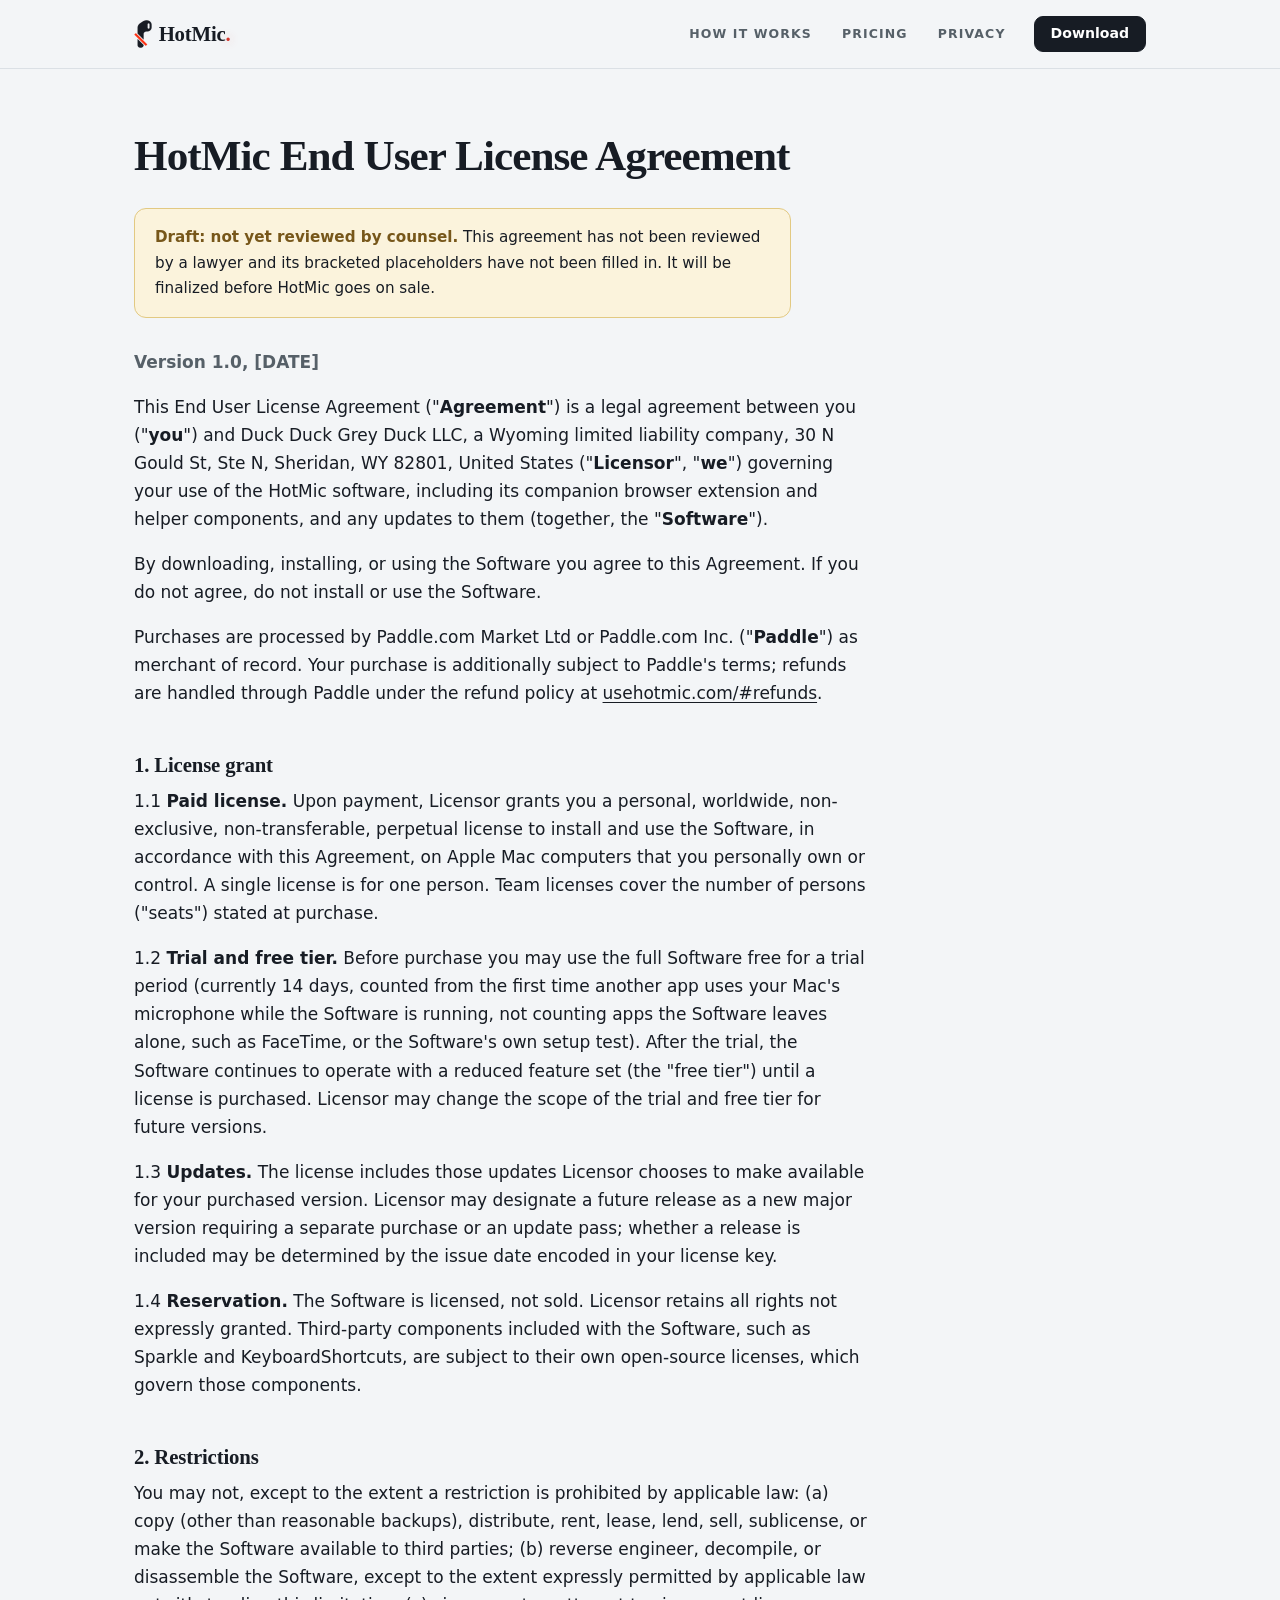
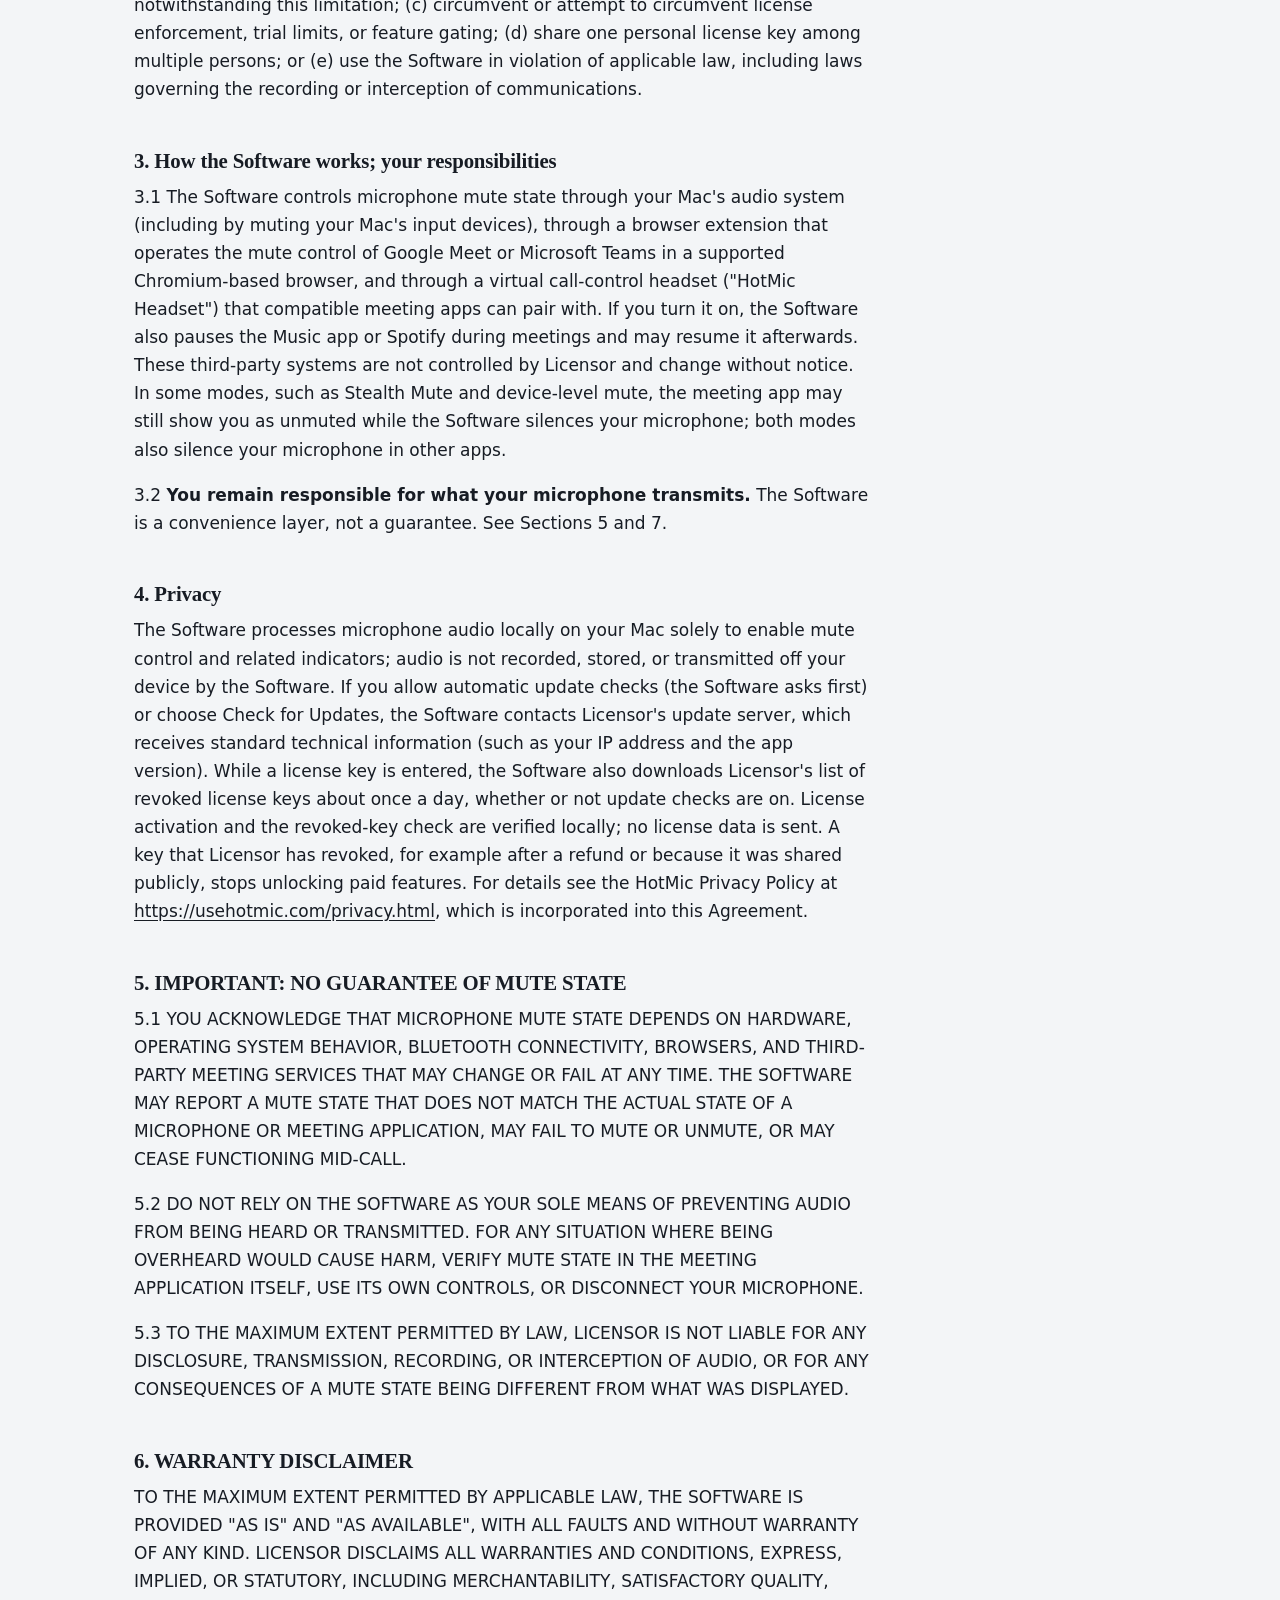
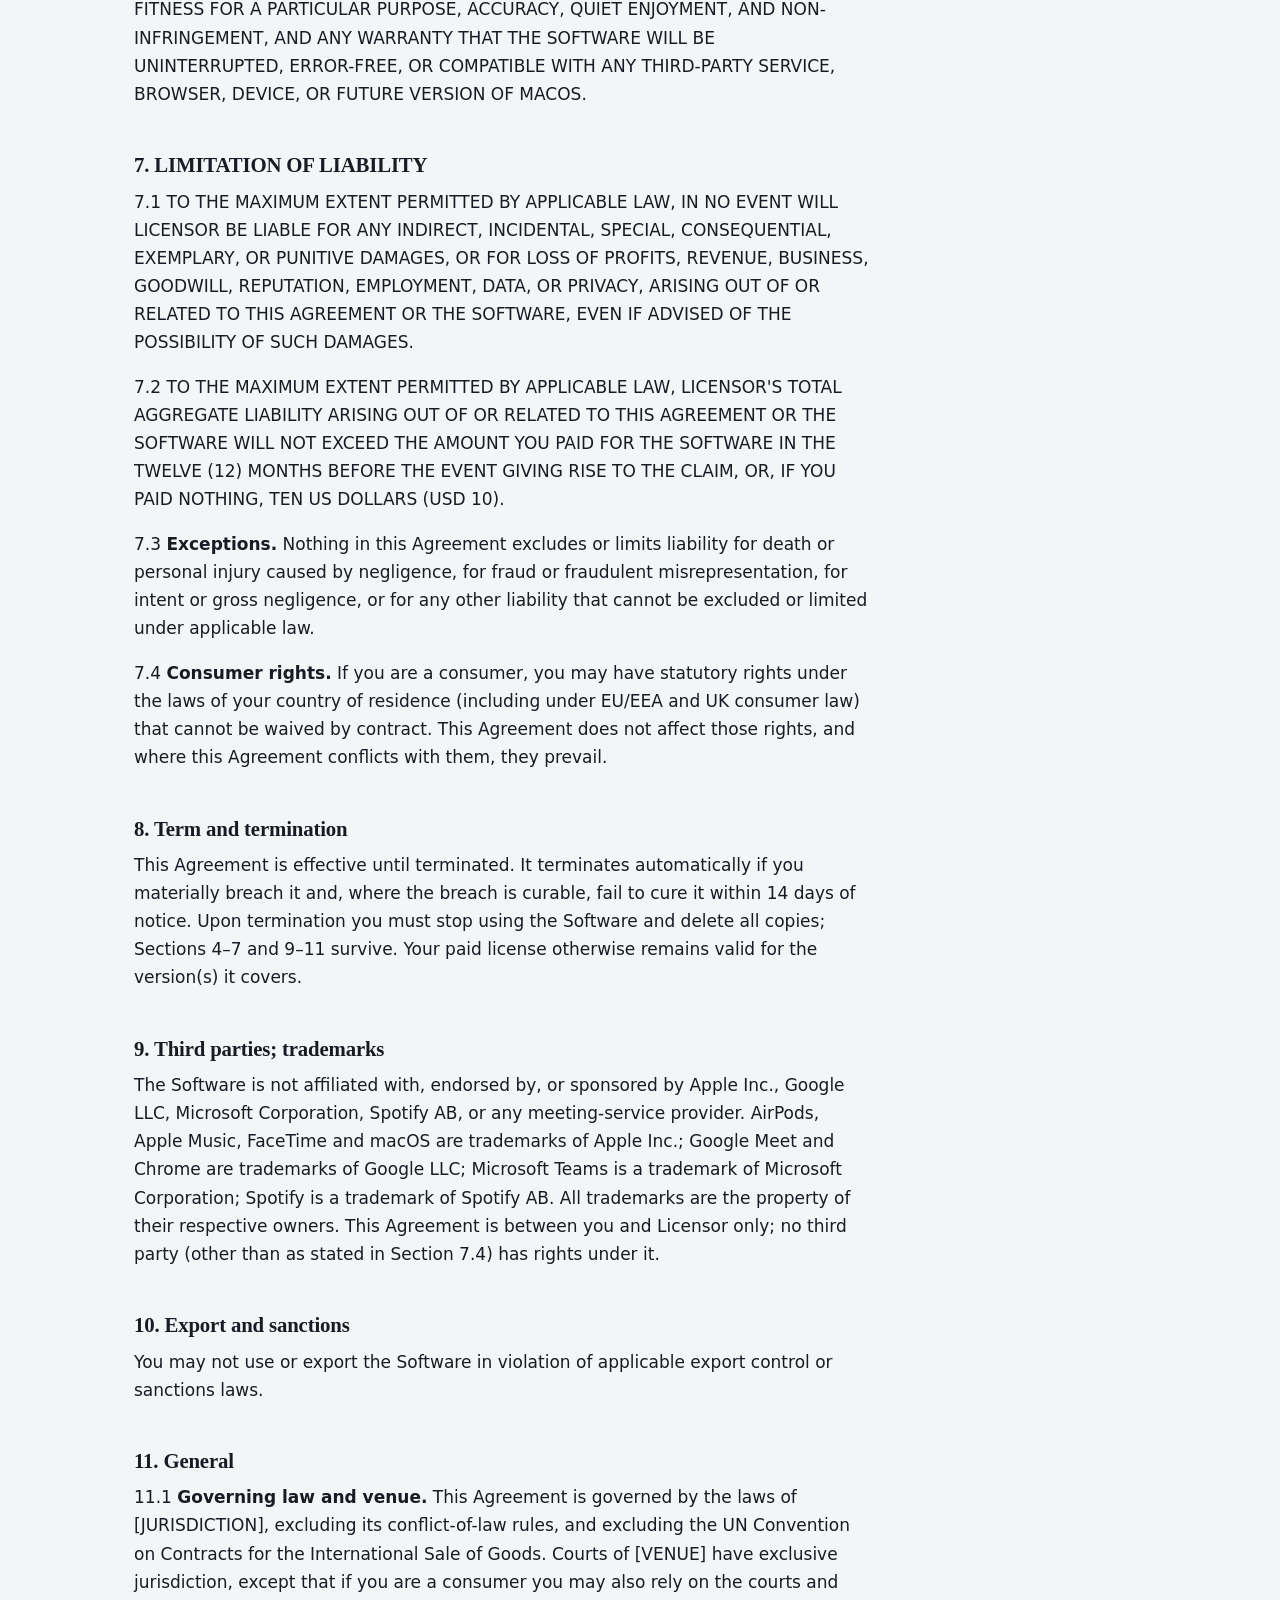
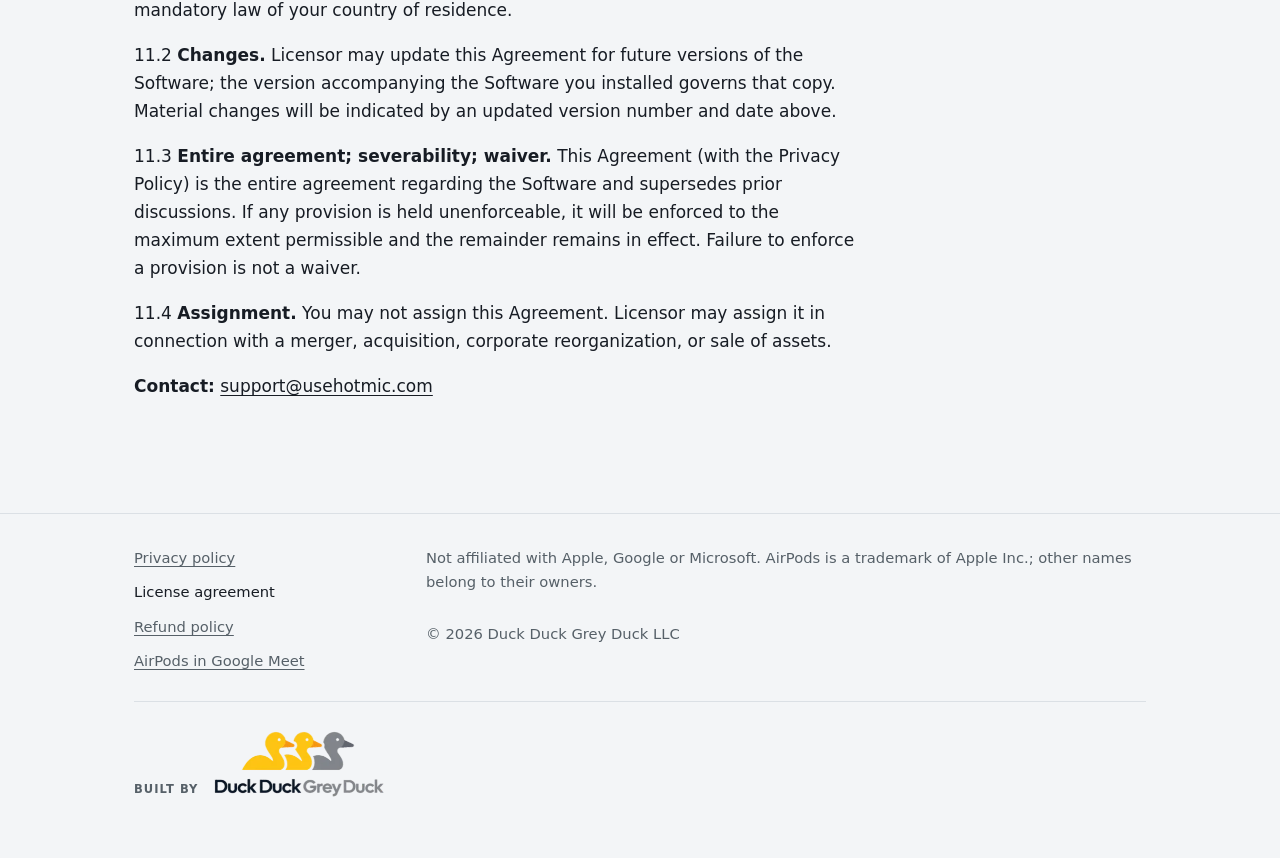
==== commit 5bdc433a: "Redesign: homepage and Meet page cut to a quarter of the words Homepage 1,516 -> 336 visible words, " ====
--- a/eula.html
+++ b/eula.html
@@ -35,10 +35,10 @@
     <a class="wordmark" href="index.html"><img class="glyph" src="assets/glyph-56.png" srcset="assets/glyph-56.png 2x, assets/glyph-84.png 3x" alt="" width="18" height="28">HotMic<span class="dot">.</span></a>
     <nav aria-label="Site">
       <a href="index.html#how">How it works</a>
-      <a href="privacy.html">Privacy</a>
       <a href="index.html#pricing">Pricing</a>
-      <a href="index.html#download">Download</a>
+      <a href="index.html#privacy">Privacy</a>
     </nav>
+    <a class="btn head-cta" href="index.html#download">Download</a>
   </div>
 </header>
 
@@ -274,7 +274,7 @@
       <a href="index.html#refunds">Refund policy</a>
       <a href="google-meet-airpods.html">AirPods in Google Meet</a>
     </nav>
-    <p>HotMic for Mac is not affiliated with, endorsed by, or sponsored by Apple, Google, Microsoft, Spotify, Zoom, or any headset maker. AirPods, Apple Music, FaceTime and macOS are trademarks of Apple Inc.; Google Meet and Chrome are trademarks of Google LLC; Microsoft Teams is a trademark of Microsoft Corporation; Spotify is a trademark of Spotify AB. Other names are trademarks of their respective owners.</p>
+    <p>Not affiliated with Apple, Google or Microsoft. AirPods is a trademark of Apple Inc.; other names belong to their owners.</p>
     <p>&copy; 2026 Duck Duck Grey Duck LLC</p>
     <p class="maker">
       <span class="maker-label">Built by</span>
--- a/styles.css
+++ b/styles.css
@@ -1703,3 +1703,542 @@
   #how .wrap > .prose.extras-lead { grid-area: lead; margin-top: 36px; }
   #how .wrap > .extras { margin-top: 4px; }
 }
+
+/* ---------- Minimal homepage (body.mini) ----------
+   Appended block; scoped to the homepage so privacy.html and eula.html are
+   untouched. Big type, few words, centered rhythm. */
+
+.mini .nb { white-space: nowrap; }
+.mini section { padding: 120px 0 0; text-align: center; }
+.mini h2 {
+  font-size: clamp(2rem, 4.6vw, 3.4rem);
+  line-height: 1.06;
+  letter-spacing: -0.022em;
+  margin: 0 auto 0.4em;
+}
+.mini h3 {
+  font-family: var(--serif);
+  font-weight: 600;
+  font-size: 1.35rem;
+  line-height: 1.2;
+  letter-spacing: -0.01em;
+  margin: 0 0 0.3em;
+}
+.mini .cta-row { justify-content: center; }
+
+/* hero */
+.mini .m-hero { padding: 120px 0 96px; }
+.mini .m-hero h1 {
+  font-size: clamp(2.9rem, 8vw, 6.4rem);
+  line-height: 1.0;
+  letter-spacing: -0.035em;
+  max-width: 13ch;
+  margin: 0 auto 0.32em;
+}
+.mini .m-hero .sub {
+  font-size: clamp(1.15rem, 1.8vw, 1.4rem);
+  max-width: 34ch;
+  margin: 0 auto;
+}
+.mini .m-hero .cta-row { margin-top: 36px; }
+.mini .btn { padding: 15px 30px; font-size: 1.05rem; border-radius: 13px; }
+
+/* demo: id="how" lives here now */
+.mini .demo-band { scroll-margin-top: 72px; padding: 88px 0 72px; }
+
+/* device mute vs HotMic */
+.mini .vs {
+  display: grid;
+  grid-template-columns: repeat(2, minmax(0, 1fr));
+  gap: 20px;
+  max-width: 820px;
+  margin: 48px auto 0;
+  text-align: left;
+}
+.mini .vs-card {
+  border-radius: 22px;
+  padding: 34px 32px 30px;
+  border: 1px solid var(--line);
+  background: var(--card);
+}
+.mini .vs-card p { margin: 0; font-size: 1.12rem; color: var(--soft); }
+.mini .vs-card h3::before {
+  display: inline-grid;
+  place-items: center;
+  width: 1.5em;
+  height: 1.5em;
+  margin-right: 0.5em;
+  border-radius: 50%;
+  font-family: var(--sans);
+  font-size: 0.8em;
+  font-weight: 700;
+  vertical-align: 0.12em;
+  color: #fff;
+}
+.mini .vs-card.is-bad { background: transparent; border-style: dashed; }
+.mini .vs-card.is-bad h3 { color: var(--soft); }
+.mini .vs-card.is-bad h3::before { content: "\2260" / ""; background: var(--red); }
+.mini .vs-card.is-good {
+  box-shadow: 0 24px 48px -30px rgba(23, 28, 36, 0.4);
+  border-color: rgba(14, 143, 82, 0.35);
+}
+.mini .vs-card.is-good h3::before { content: "=" / ""; background: var(--live); }
+.mini .vs-card.is-good p { color: var(--ink); }
+
+/* feature tiles */
+.mini .m-tiles { padding-top: 72px; }
+.mini .tiles {
+  list-style: none;
+  padding: 0;
+  margin: 0 auto;
+  display: grid;
+  grid-template-columns: repeat(3, minmax(0, 1fr));
+  gap: 20px;
+}
+.mini .tiles li {
+  background: var(--card);
+  border: 1px solid var(--line);
+  border-radius: 22px;
+  padding: 36px 28px 32px;
+}
+.mini .tiles p { margin: 0; color: var(--soft); }
+.mini .ico {
+  width: 40px;
+  height: 40px;
+  margin-bottom: 18px;
+  fill: none;
+  stroke: var(--ink);
+  stroke-width: 1.8;
+  stroke-linecap: round;
+  stroke-linejoin: round;
+}
+.mini .tiles li:first-child .ico { stroke: var(--live); }
+
+/* pricing cards */
+.mini .lede {
+  font-size: clamp(1.1rem, 1.6vw, 1.3rem);
+  color: var(--soft);
+  max-width: 38ch;
+  margin: 0 auto;
+  text-wrap: balance;
+}
+.mini .plans {
+  list-style: none;
+  padding: 0;
+  margin: 48px auto 28px;
+  display: grid;
+  grid-template-columns: repeat(3, minmax(0, 1fr));
+  gap: 20px;
+}
+.mini .plan {
+  display: flex;
+  flex-direction: column;
+  align-items: center;
+  background: var(--card);
+  border: 1px solid var(--line);
+  border-radius: 22px;
+  padding: 36px 28px 32px;
+  box-shadow: 0 18px 40px -30px rgba(23, 28, 36, 0.35);
+}
+.mini .plan h3 { font-size: 1.15rem; color: var(--soft); }
+.mini .plan .price {
+  font-family: var(--serif);
+  font-size: clamp(3rem, 5vw, 3.8rem);
+  font-weight: 600;
+  line-height: 1;
+  letter-spacing: -0.03em;
+  margin: 10px 0 12px;
+}
+.mini .plan .who { color: var(--soft); margin-bottom: 26px; }
+.mini .plan .btn { margin-top: auto; width: 100%; max-width: 240px; }
+.mini .fine { margin: 0 auto 6px; font-size: 0.88rem; text-wrap: balance; }
+.mini .fine a { text-underline-offset: 3px; }
+
+/* privacy: one statement on the dark band */
+.mini .trust-band { margin-top: 120px; padding: 100px 0; text-align: center; }
+.mini .trust-band .lead { margin: 0 auto 1em; max-width: none; }
+.mini .trust-band p:last-child { margin: 0; }
+
+/* download */
+.mini #download { padding-bottom: 24px; }
+.mini #download .wrap { display: block; }
+.mini #download .cta-row { margin-top: 24px; }
+.mini #download .cta-note { max-width: 46ch; margin: 0 auto; }
+
+.mini .site-foot { margin-top: 110px; }
+
+@media (max-width: 860px) {
+  .mini .tiles, .mini .plans { grid-template-columns: 1fr; max-width: 440px; }
+  .mini .vs { grid-template-columns: 1fr; max-width: 440px; }
+}
+@media (max-width: 480px) {
+  .mini section { padding-top: 84px; }
+  .mini .m-hero { padding: 72px 0 64px; }
+  .mini .m-tiles { padding-top: 48px; }
+  .mini .trust-band { margin-top: 84px; padding: 72px 0; }
+  .mini .vs-card, .mini .tiles li, .mini .plan { padding: 28px 24px; }
+  .mini .site-foot { margin-top: 84px; }
+}
+
+/* the demo band carries id="how" here; keep the old #how two-column grid off it */
+.mini #how .wrap { display: block; }
+
+/* hero: two clean lines on wide screens */
+@media (min-width: 900px) {
+  .mini .m-hero h1 { font-size: clamp(4rem, 6.2vw, 5.6rem); max-width: none; }
+  .mini .m-hero h1 .l1 { white-space: nowrap; }
+  .mini .m-hero h1 .nb { display: block; }
+}
+.mini .vs { max-width: none; }
+
+/* phones: tiles read as compact rows, icon at left */
+@media (max-width: 560px) {
+  .mini .tiles li {
+    display: grid;
+    grid-template-columns: 40px minmax(0, 1fr);
+    column-gap: 18px;
+    text-align: left;
+    padding: 22px 22px;
+  }
+  .mini .tiles .ico { grid-row: 1 / span 2; margin: 2px 0 0; width: 36px; height: 36px; }
+  .mini .tiles h3 { font-size: 1.2rem; margin-bottom: 0.15em; }
+  .mini .tiles { gap: 12px; }
+  .mini .plans { gap: 14px; }
+  .mini .plan { padding: 26px 22px 24px; }
+  .mini .plan .who { margin-bottom: 18px; }
+}
+
+/* ---------- Round 1 grafts (homepage only) ---------- */
+
+/* hero eyebrow: names the pain above the h1 */
+.mini .eyebrow {
+  display: inline-flex;
+  align-items: center;
+  gap: 8px;
+  margin: 0 0 26px;
+  padding: 6px 14px 6px 12px;
+  border: 1px solid var(--line);
+  border-radius: 999px;
+  background: var(--card);
+  font-size: 0.78rem;
+  font-weight: 650;
+  letter-spacing: 0.09em;
+  text-transform: uppercase;
+  color: var(--soft);
+}
+.mini .eyebrow::before {
+  content: "";
+  width: 8px;
+  height: 8px;
+  border-radius: 50%;
+  background: var(--red);
+  box-shadow: 0 0 0 3px rgba(214, 54, 45, 0.16);
+}
+
+/* compare cards: two state rows, the difference lands at a glance */
+.mini .vs { max-width: 820px; }
+.mini .vs-card h3 { margin-bottom: 0.5em; }
+.mini .vs-card dl { margin: 0; }
+.mini .vs-card dl > div {
+  display: flex;
+  justify-content: space-between;
+  align-items: baseline;
+  gap: 16px;
+  padding: 13px 0;
+  border-top: 1px solid var(--line);
+}
+.mini .vs-card dt { color: var(--soft); font-size: 1rem; }
+.mini .vs-card dd { margin: 0; font-weight: 650; font-size: 1.15rem; }
+.mini .st-bad, .mini .st-good { display: inline-flex; align-items: center; gap: 9px; }
+.mini .st-bad { color: var(--red-deep); }
+.mini .st-good { color: var(--live-ink); }
+.mini .st-bad::before, .mini .st-good::before {
+  content: "";
+  width: 10px;
+  height: 10px;
+  border-radius: 50%;
+}
+.mini .st-bad::before { background: var(--red); box-shadow: 0 0 0 3px rgba(214, 54, 45, 0.15); }
+.mini .st-good::before { background: var(--live); box-shadow: 0 0 0 3px rgba(14, 143, 82, 0.15); }
+
+/* feature tiles: their own visible section, 2x2 rows with the icon at left */
+.mini .m-tiles { padding-top: 120px; }
+.mini .m-tiles h2 { margin-bottom: 48px; }
+.mini .tiles { grid-template-columns: repeat(2, minmax(0, 1fr)); gap: 16px; max-width: 820px; }
+.mini .tiles li {
+  display: grid;
+  grid-template-columns: 40px minmax(0, 1fr);
+  column-gap: 20px;
+  align-content: start;
+  text-align: left;
+  padding: 28px 28px 26px;
+}
+.mini .tiles .ico { grid-row: 1 / span 2; margin: 2px 0 0; width: 38px; height: 38px; }
+.mini .tiles h3 { font-size: 1.3rem; margin-bottom: 0.2em; }
+.mini .tiles .tag { margin-left: 6px; font-family: var(--sans); letter-spacing: 0.07em; vertical-align: 0.25em; }
+.mini .tag.free { background: transparent; color: var(--live-ink); border-color: rgba(14, 143, 82, 0.4); }
+
+/* "Beta" status pill (outlined) */
+.mini .pill-tag {
+  display: inline-flex;
+  align-items: center;
+  gap: 6px;
+  padding: 3px 9px 2px;
+  border-radius: 999px;
+  border: 1px solid rgba(14, 143, 82, 0.45);
+  color: var(--live-ink);
+  font-size: 0.68rem;
+  font-weight: 650;
+  letter-spacing: 0.08em;
+  text-transform: uppercase;
+  line-height: 1.3;
+  vertical-align: 0.12em;
+}
+.mini .pill-tag::before {
+  content: "";
+  width: 6px;
+  height: 6px;
+  border-radius: 50%;
+  border: 1.5px solid currentColor;
+}
+
+/* closing CTA */
+.mini #download h2 { margin-bottom: 0.3em; }
+.mini #download .cta-note { font-size: 1.1rem; }
+.mini #download .fine { margin-top: 22px; max-width: 52ch; }
+
+@media (max-width: 860px) {
+  .mini .tiles { grid-template-columns: 1fr; max-width: 440px; }
+}
+@media (max-width: 480px) {
+  .mini .m-tiles { padding-top: 84px; }
+  .mini .m-tiles h2 { margin-bottom: 32px; }
+  .mini .tiles li { padding: 22px 20px; column-gap: 16px; }
+  .mini .tiles .ico { width: 34px; height: 34px; }
+  .mini .tiles h3 { font-size: 1.2rem; }
+  .mini .eyebrow { font-size: 0.68rem; letter-spacing: 0.07em; margin-bottom: 20px; }
+}
+
+.mini .m-hero .sub { text-wrap: balance; }
+
+/* ---------- Round 2 (homepage only) ---------- */
+
+/* header: Download is a compact solid button, one tap from anywhere */
+.mini .site-head .wrap { align-items: center; }
+.mini .head-cta {
+  padding: 7px 16px;
+  font-size: 0.88rem;
+  border-radius: 9px;
+  box-shadow: none;
+  line-height: 1.4;
+}
+@media (max-width: 620px) {
+  .mini .site-head .wrap { padding-top: 10px; }
+  .mini .head-cta { padding: 6px 14px; font-size: 0.85rem; }
+  .mini .site-head nav { justify-content: center; gap: 4px 34px; margin-top: 8px; }
+}
+
+/* hero: copy, then the demo as a dark stage card (two columns on wide screens) */
+.mini .m-hero { padding: 72px 0 0; }
+.mini .hero-grid > .demo-band {
+  position: relative;
+  margin-top: 56px;
+  padding: 40px 24px 26px;
+  border: 1px solid #0a0c10;
+  border-radius: 28px;
+  box-shadow: 0 40px 80px -44px rgba(16, 19, 24, 0.6);
+}
+.mini .hero-grid .demo { gap: 22px; position: relative; }
+.mini .hero-grid .demo figcaption { font-size: 0.92rem; padding: 0 44px; }
+
+/* pause control: a small round icon button in the stage's bottom corner */
+.mini .demo-pause {
+  position: absolute;
+  right: 0;
+  bottom: -3px;
+  margin: 0;
+  width: 32px;
+  height: 32px;
+  display: grid;
+  place-items: center;
+  border-radius: 50%;
+  background: rgba(255, 255, 255, 0.07);
+  border: 1px solid rgba(255, 255, 255, 0.16);
+  color: var(--fog);
+  text-decoration: none;
+  transition: background-color 0.15s ease, color 0.15s ease;
+}
+.mini .demo-pause:hover { background: rgba(255, 255, 255, 0.14); color: #fff; }
+.mini .demo-pause svg { width: 12px; height: 12px; fill: currentColor; }
+.mini .demo-pause .i-play { display: none; }
+.mini #demo-pause:checked + .demo-pause .i-pause { display: none; }
+.mini #demo-pause:checked + .demo-pause .i-play { display: block; }
+.mini #demo-pause:focus-visible + .demo-pause { border-radius: 50%; }
+
+@media (min-width: 1120px) {
+  .mini .m-hero { padding: 64px 0 0; }
+  .mini .site-head .wrap { max-width: 1280px; }
+  .mini .m-hero .wrap.hero-grid {
+    max-width: 1280px;
+    display: grid;
+    grid-template-columns: minmax(0, 5fr) minmax(0, 7fr);
+    gap: 56px;
+    align-items: center;
+    text-align: left;
+  }
+  .mini .m-hero h1 { font-size: clamp(3.4rem, 4.5vw, 4.7rem); max-width: none; margin: 0 0 0.3em; }
+  .mini .m-hero h1 { font-size: clamp(2.6rem, 3.7vw, 3.35rem); }
+  .mini .m-hero h1 .l1 { white-space: nowrap; }
+  .mini .m-hero .wrap.hero-grid { grid-template-columns: minmax(0, 6fr) minmax(0, 7fr); }
+  .mini .m-hero .sub { margin: 0; max-width: 30ch; text-wrap: pretty; }
+  .mini .m-hero .cta-row { justify-content: flex-start; margin-top: 30px; }
+  .mini .hero-grid > .demo-band { margin-top: 0; padding: 30px 26px 22px; }
+  .mini .hero-grid .demo-stage {
+    grid-template-columns: minmax(0, 1fr) minmax(64px, 104px) minmax(0, 1.12fr);
+  }
+  .mini .hero-grid .panel { min-height: 404px; }
+}
+
+@media (max-width: 560px) {
+  .mini .m-hero { padding-top: 56px; }
+  .mini .hero-grid > .demo-band {
+    margin: 44px -24px 0;
+    border-radius: 0;
+    border-left: 0;
+    border-right: 0;
+    padding: 36px 24px 24px;
+  }
+  /* the sticky nav already links to pricing: one clear button on phones */
+  .mini .m-hero .btn.quiet { display: none; }
+}
+
+/* tiles: short, even copy; align to the top */
+.mini .tiles li { align-content: start; }
+
+/* pricing: the model in one line, the free keepers made concrete, Pro on every card */
+.mini .free-line { margin: 14px auto 0; color: var(--soft); font-size: 0.95rem; text-wrap: balance; }
+.mini .free-line .tag { margin-right: 6px; vertical-align: 0.12em; }
+.mini .plan h3 { color: var(--ink); }
+.mini .plan h3 .tag { font-family: var(--sans); margin-right: 6px; vertical-align: 0.22em; }
+.mini .plan .btn.quiet { border-color: #c4ccd4; }
+.mini .plan.is-main {
+  border-color: var(--ink);
+  box-shadow: 0 30px 60px -34px rgba(23, 28, 36, 0.55);
+}
+.mini #pricing .fine { max-width: 74ch; }
+.mini #pricing .lede { max-width: 48ch; }
+
+/* privacy: three trust items with icons */
+.mini .trust {
+  display: flex;
+  flex-wrap: wrap;
+  justify-content: center;
+  gap: 14px 44px;
+  max-width: none;
+  margin: 30px auto 34px;
+  padding: 0;
+}
+.mini .trust li {
+  display: flex;
+  align-items: center;
+  gap: 12px;
+  margin: 0;
+  padding: 0;
+  color: #eef0f3;
+  font-size: 1.12rem;
+  font-weight: 500;
+}
+.mini .trust li::before { content: none; }
+.mini .trust svg {
+  flex: none;
+  width: 26px;
+  height: 26px;
+  fill: none;
+  stroke: var(--live-bright);
+  stroke-width: 1.6;
+  stroke-linecap: round;
+  stroke-linejoin: round;
+}
+@media (max-width: 560px) {
+  .mini .trust { flex-direction: column; align-items: flex-start; width: fit-content; }
+}
+
+/* ---------- Subpages: shared header CTA, AirPods-in-Meet guide ----------
+   Appended block; nothing above this line was edited. The header rules give
+   privacy.html and eula.html the homepage's compact Download button. */
+
+.site-head .wrap:has(.head-cta) { align-items: center; }
+.site-head .head-cta {
+  padding: 7px 16px;
+  font-size: 0.88rem;
+  border-radius: 9px;
+  box-shadow: none;
+  line-height: 1.4;
+}
+@media (max-width: 620px) {
+  .site-head .wrap:has(.head-cta) { padding-top: 10px; }
+  .site-head .head-cta { padding: 6px 14px; font-size: 0.85rem; }
+  .site-head .wrap:has(.head-cta) nav { justify-content: center; gap: 4px 34px; margin-top: 8px; }
+}
+
+/* guide page (body.mini.guide): one headline, three cards, one CTA */
+.guide .g-hero { padding: 96px 0 0; }
+.guide .g-hero h1 {
+  font-size: clamp(2.3rem, 5.2vw, 4.1rem);
+  line-height: 1.04;
+  max-width: 17ch;
+  margin: 0 auto 0.9em;
+}
+.guide .g-hero h1 .nb { display: block; color: var(--soft); }
+.guide .g-grid {
+  display: grid;
+  grid-template-columns: repeat(2, minmax(0, 1fr));
+  gap: 16px;
+  max-width: 860px;
+  margin: 0 auto;
+  text-align: left;
+}
+.guide .g-card {
+  border: 1px dashed #c4ccd4;
+  border-radius: 22px;
+  padding: 30px 30px 28px;
+}
+.guide .g-card h2 {
+  font-size: 1.4rem;
+  line-height: 1.2;
+  letter-spacing: -0.01em;
+  margin: 0 0 0.35em;
+}
+.guide .g-card p { margin: 0; color: var(--soft); font-size: 1.05rem; }
+.guide .ico { width: 34px; height: 34px; margin-bottom: 14px; }
+.guide .ico.is-red { stroke: var(--red); }
+.guide .ico.is-green { stroke: var(--live); }
+.guide .g-fix {
+  grid-column: 1 / -1;
+  display: grid;
+  grid-template-columns: minmax(0, 1fr) auto;
+  gap: 24px 48px;
+  align-items: center;
+  background: var(--card);
+  border: 1px solid rgba(14, 143, 82, 0.4);
+  box-shadow: 0 30px 60px -36px rgba(23, 28, 36, 0.5);
+  padding: 36px 36px 34px;
+}
+.guide .g-fix h2 { font-size: 1.75rem; }
+.guide .g-fix p { color: var(--ink); max-width: 46ch; }
+.guide .g-fix-cta { text-align: center; }
+.guide .g-fix-cta .cta-note { margin: 12px 0 0; color: var(--soft); font-size: 0.92rem; }
+.guide .g-hero .fine { margin-top: 28px; }
+
+@media (max-width: 760px) {
+  .guide .g-grid { grid-template-columns: 1fr; max-width: 480px; }
+  .guide .g-fix { grid-template-columns: 1fr; }
+  .guide .g-fix-cta { text-align: left; }
+}
+@media (max-width: 480px) {
+  .guide .g-hero { padding-top: 56px; }
+  .guide .g-card { padding: 24px 22px; }
+  .guide .g-fix { padding: 28px 22px 26px; }
+  .guide .g-fix h2 { font-size: 1.5rem; }
+  .guide .g-fix-cta .btn { width: 100%; text-align: center; }
+}
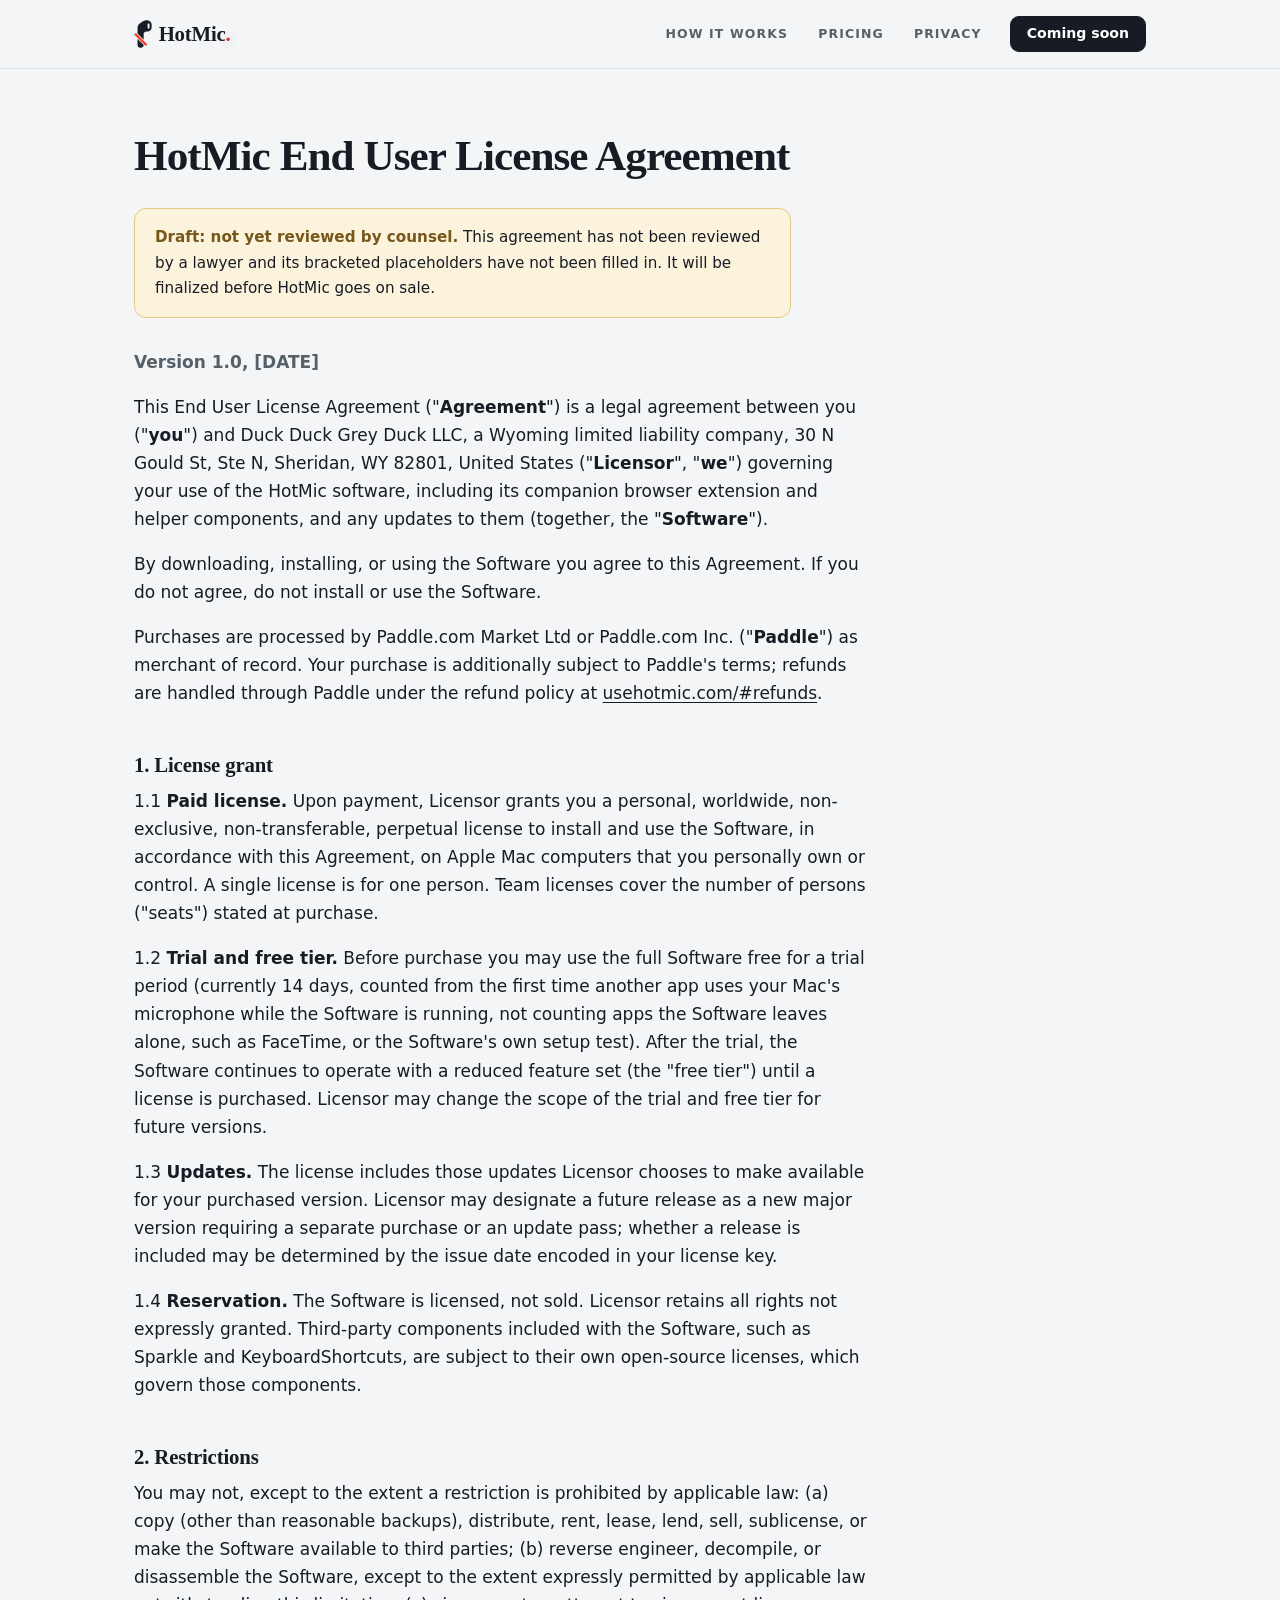
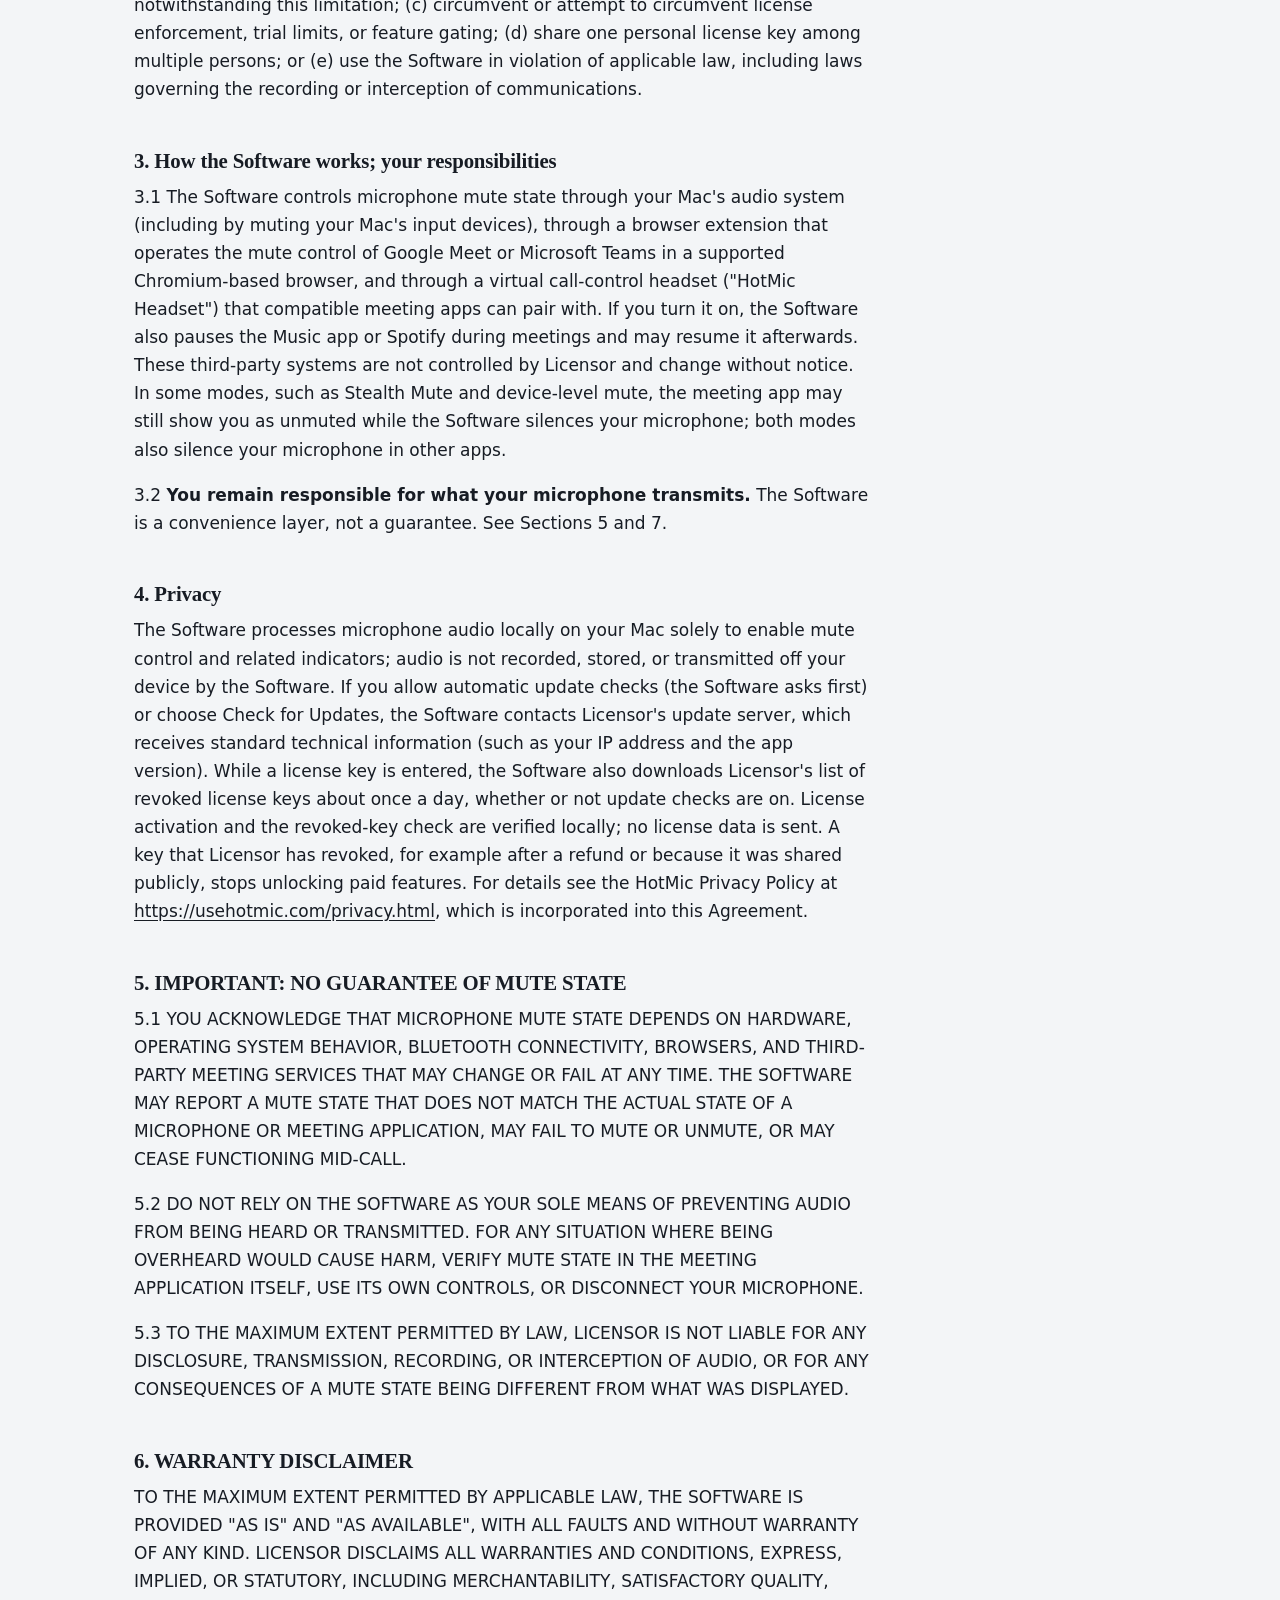
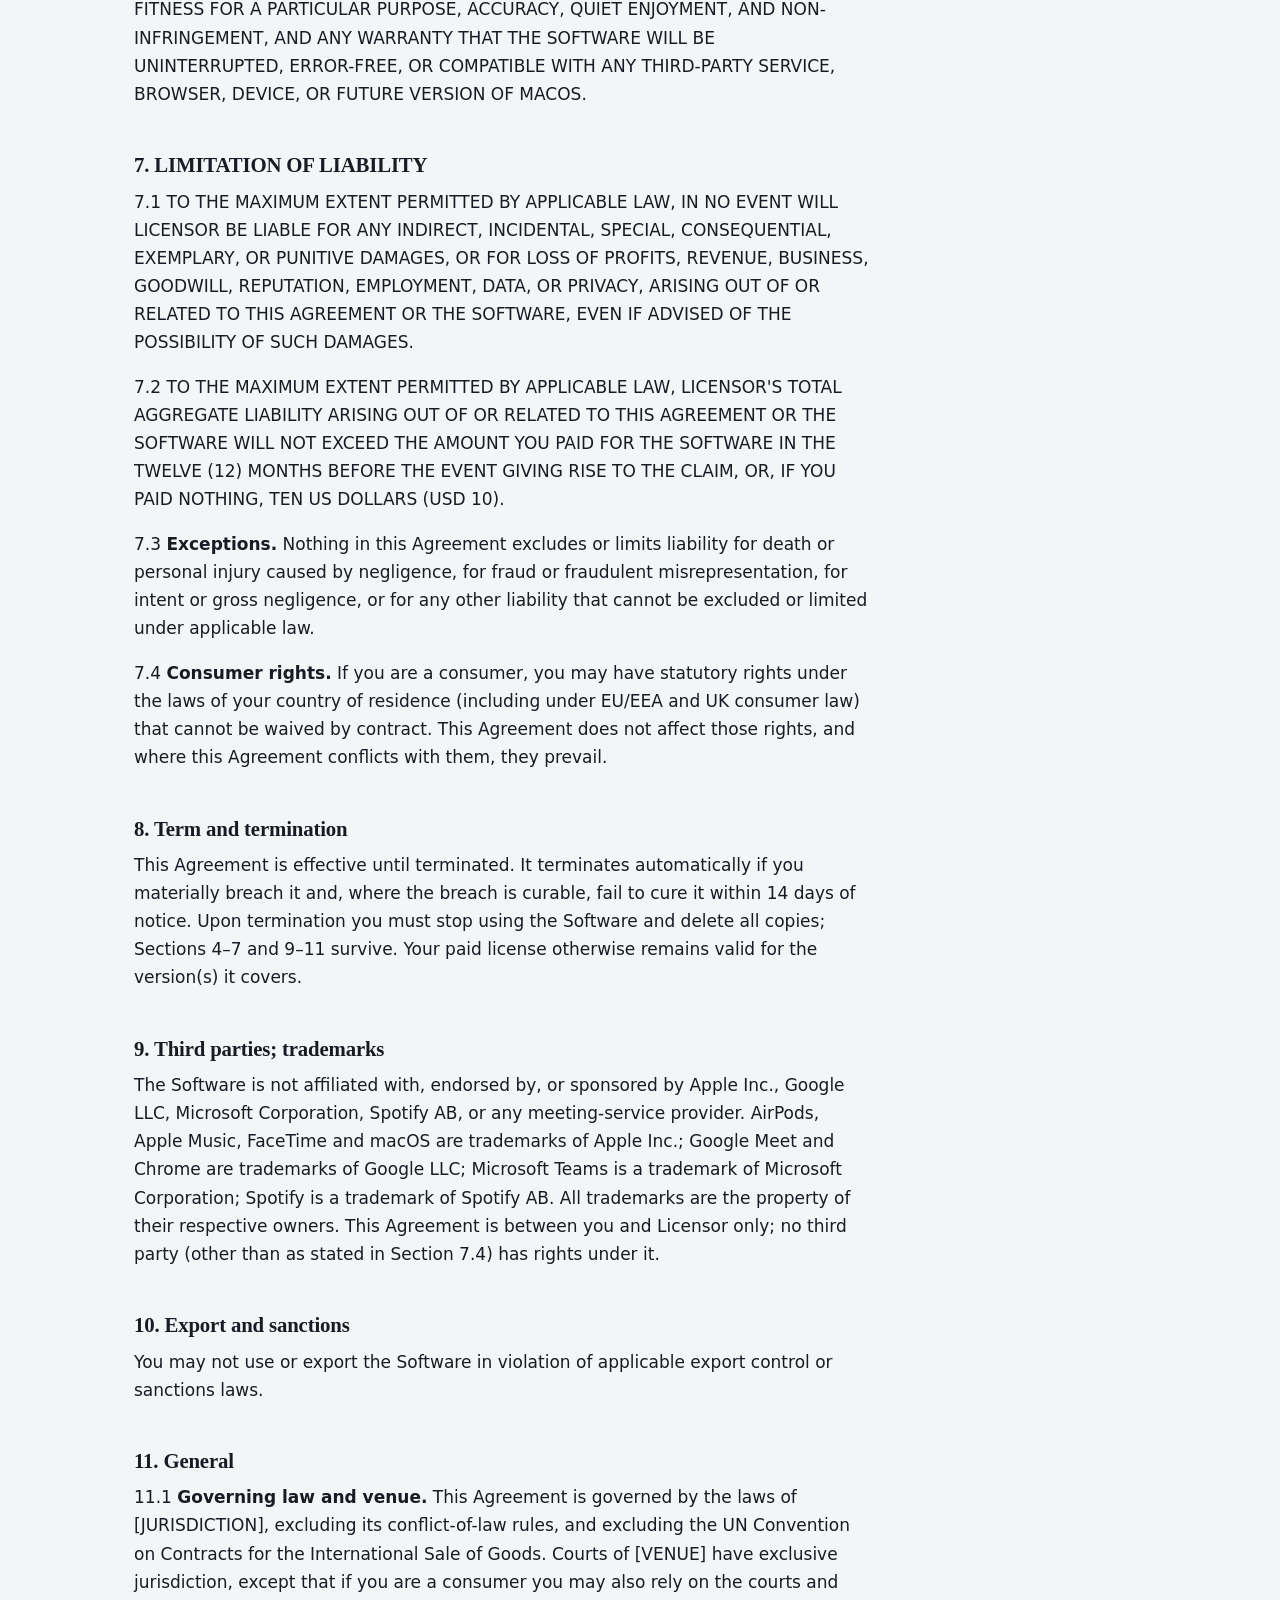
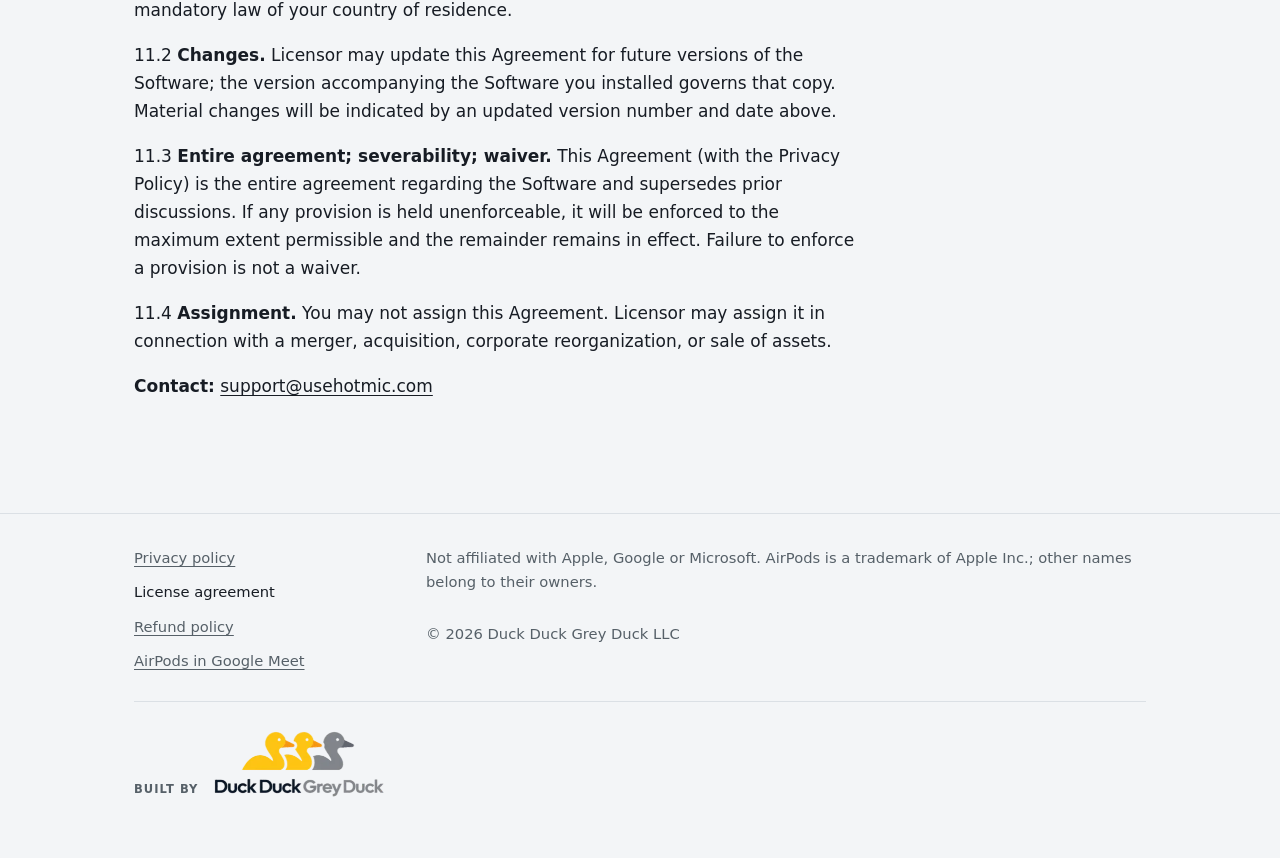
==== commit 12fed1e5: "Mark downloads as coming soon and remove private release link" ====
--- a/eula.html
+++ b/eula.html
@@ -38,7 +38,7 @@
       <a href="index.html#pricing">Pricing</a>
       <a href="index.html#privacy">Privacy</a>
     </nav>
-    <a class="btn head-cta" href="index.html#download">Download</a>
+    <a class="btn head-cta" href="index.html#download">Coming soon</a>
   </div>
 </header>
 
--- a/styles.css
+++ b/styles.css
@@ -2242,3 +2242,22 @@
   .guide .g-fix h2 { font-size: 1.5rem; }
   .guide .g-fix-cta .btn { width: 100%; text-align: center; }
 }
+
+/* pricing: the money-back guarantee, stated plainly under the plans */
+.mini .guarantee {
+  display: flex; align-items: center; gap: 14px;
+  max-width: 640px; margin: 28px auto 18px; padding: 16px 22px;
+  background: var(--card); border: 1px solid rgba(14, 143, 82, 0.35); border-radius: 14px;
+  text-align: left;
+}
+.mini .guarantee svg {
+  flex: none; width: 30px; height: 30px;
+  fill: none; stroke: var(--live-ink); stroke-width: 2; stroke-linecap: round; stroke-linejoin: round;
+}
+.mini .guarantee p { margin: 0; font-size: 0.98rem; line-height: 1.5; text-wrap: pretty; }
+.mini .guarantee strong { color: var(--ink); }
+.mini .guarantee a { text-underline-offset: 3px; }
+@media (max-width: 480px) {
+  .mini .guarantee { align-items: flex-start; padding: 14px 16px; gap: 12px; }
+  .mini .guarantee svg { width: 26px; height: 26px; margin-top: 2px; }
+}
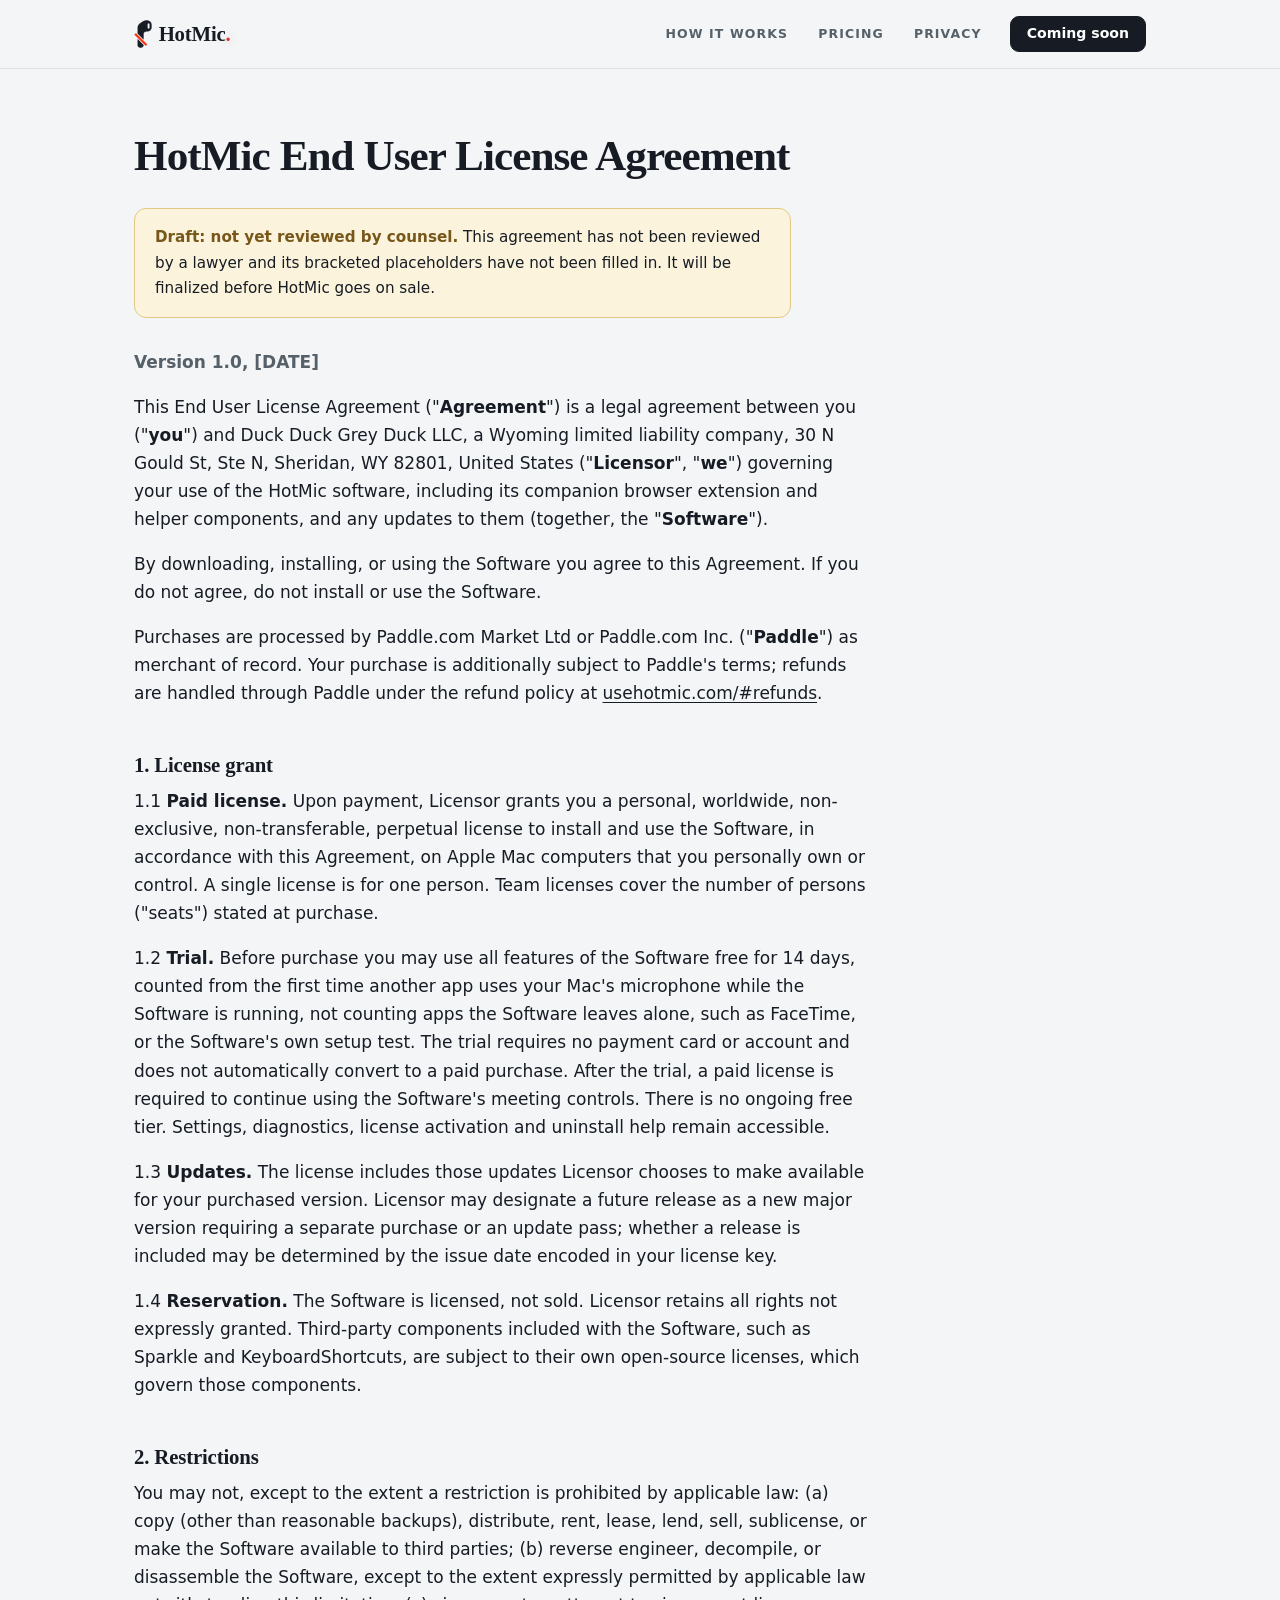
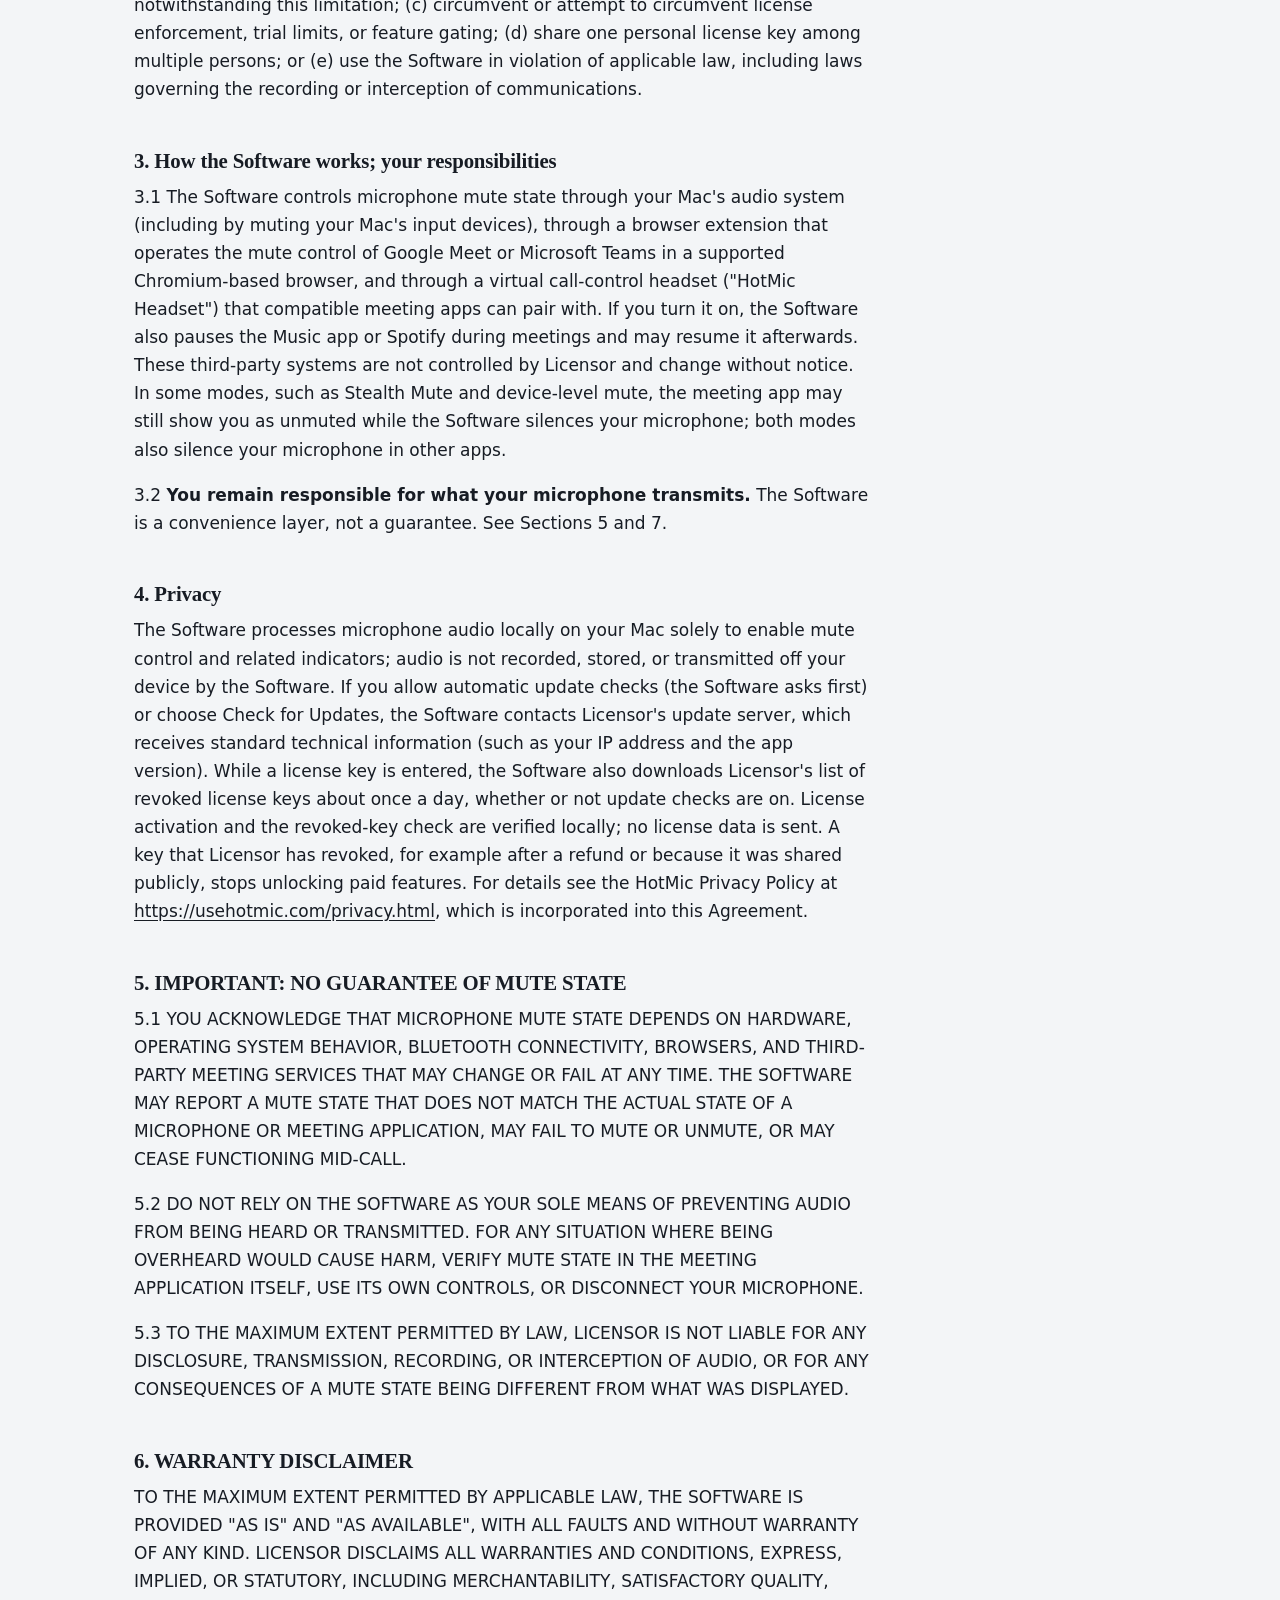
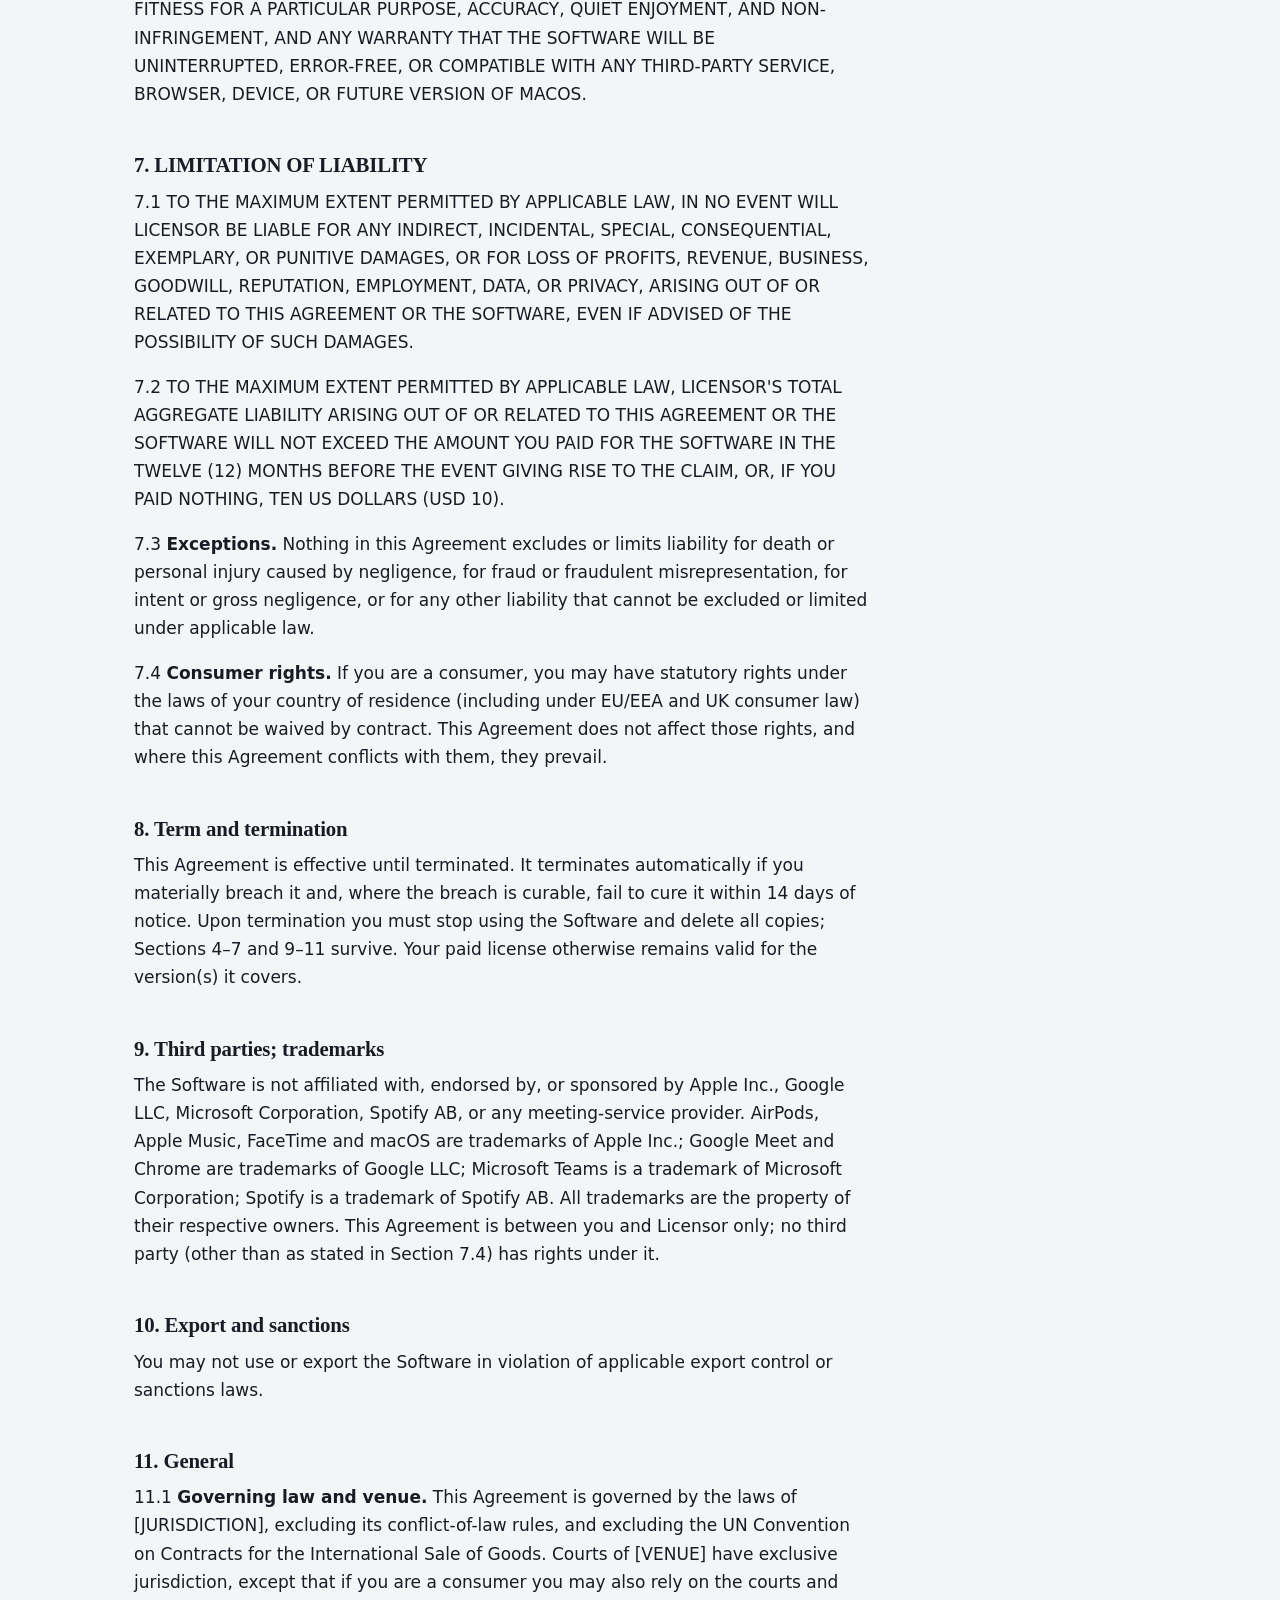
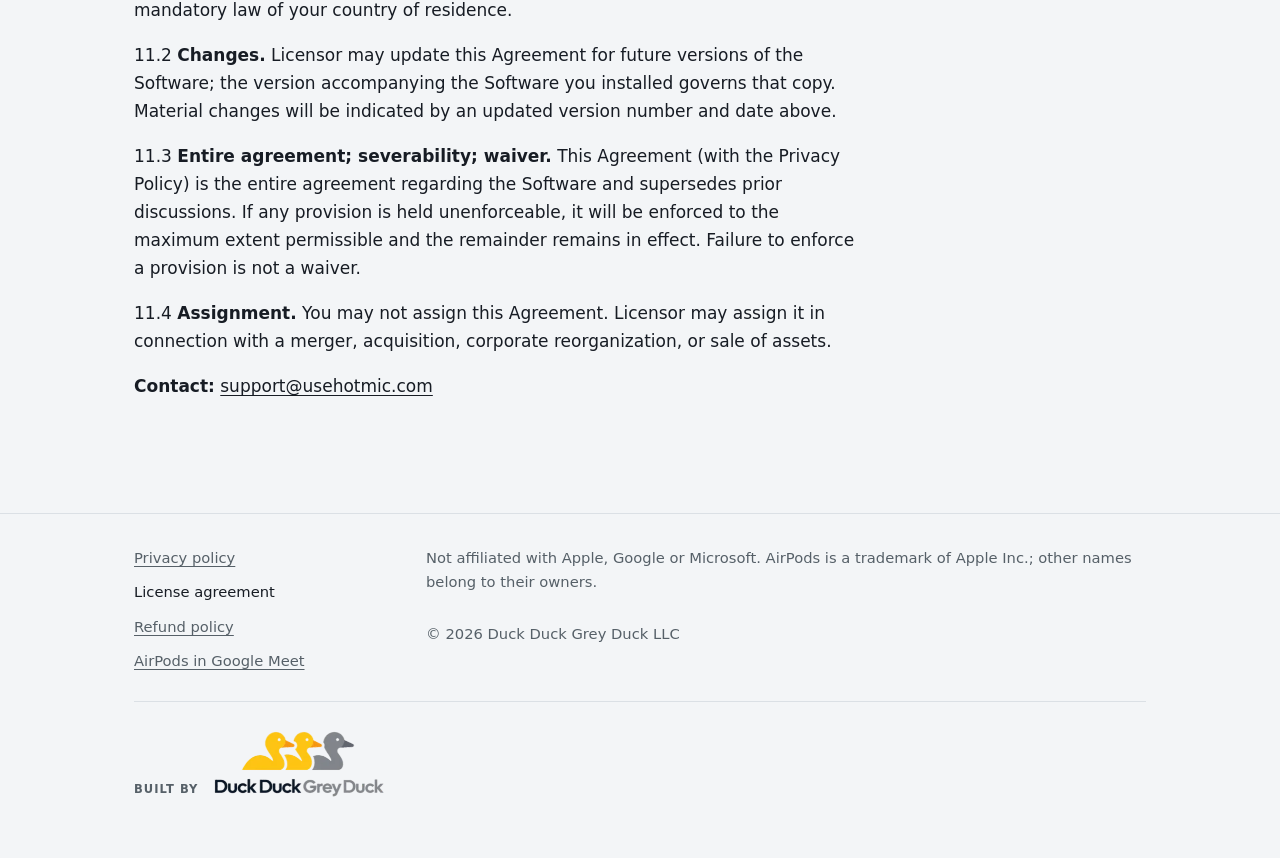
==== commit 741ab803: "Simplify site around paid license and full-feature trial" ====
--- a/eula.html
+++ b/eula.html
@@ -82,14 +82,15 @@
       single license is for one person. Team licenses cover the number of
       persons ("seats") stated at purchase.</p>
 
-      <p>1.2 <strong>Trial and free tier.</strong> Before purchase you may use
-      the full Software free for a trial period (currently 14 days, counted
-      from the first time another app uses your Mac's microphone while the
-      Software is running, not counting apps the Software leaves alone, such
-      as FaceTime, or the Software's own setup test). After the trial, the
-      Software continues to operate with a reduced feature set (the "free
-      tier") until a license is purchased. Licensor may change the scope
-      of the trial and free tier for future versions.</p>
+      <p>1.2 <strong>Trial.</strong> Before purchase you may use all
+      features of the Software free for 14 days, counted from the first time
+      another app uses your Mac's microphone while the Software is running,
+      not counting apps the Software leaves alone, such as FaceTime, or the
+      Software's own setup test. The trial requires no payment card or account
+      and does not automatically convert to a paid purchase. After the trial,
+      a paid license is required to continue using the Software's meeting
+      controls. There is no ongoing free tier. Settings, diagnostics, license
+      activation and uninstall help remain accessible.</p>
 
       <p>1.3 <strong>Updates.</strong> The license includes those updates
       Licensor chooses to make available for your purchased version. Licensor
